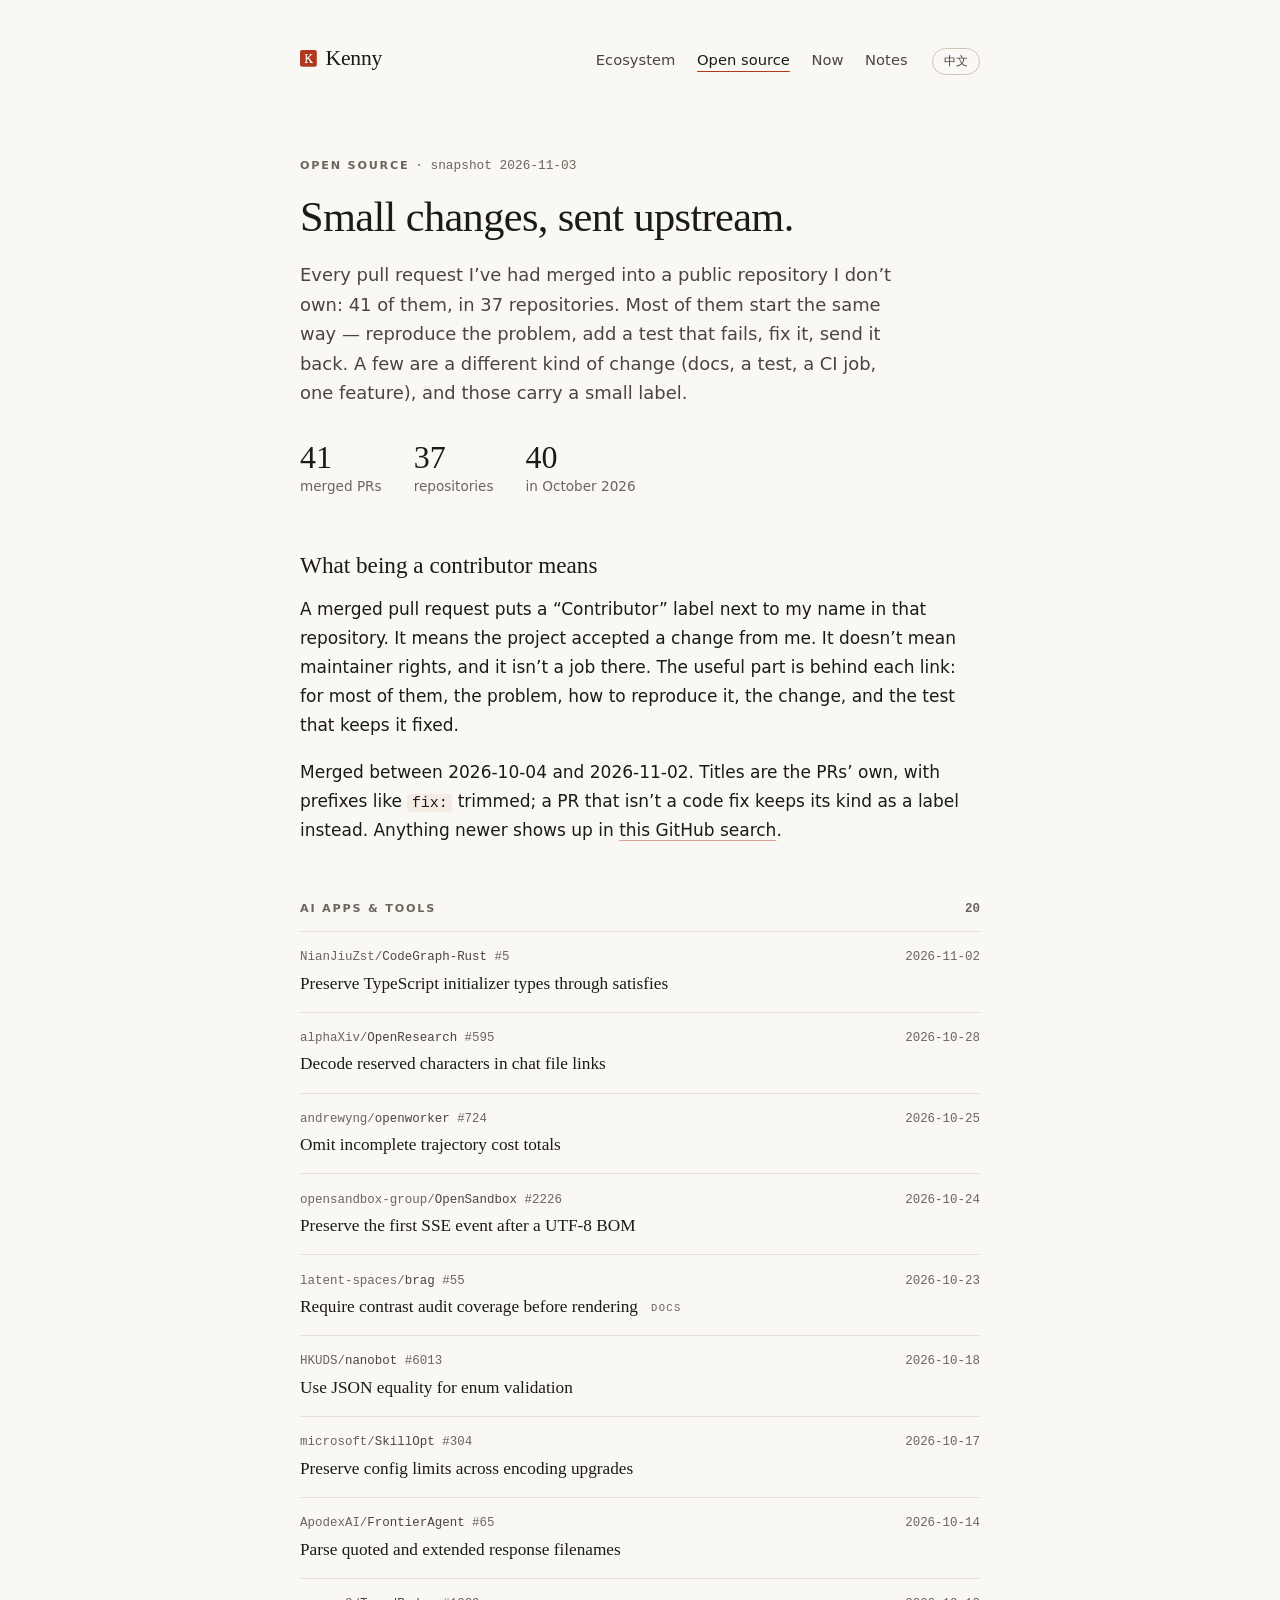
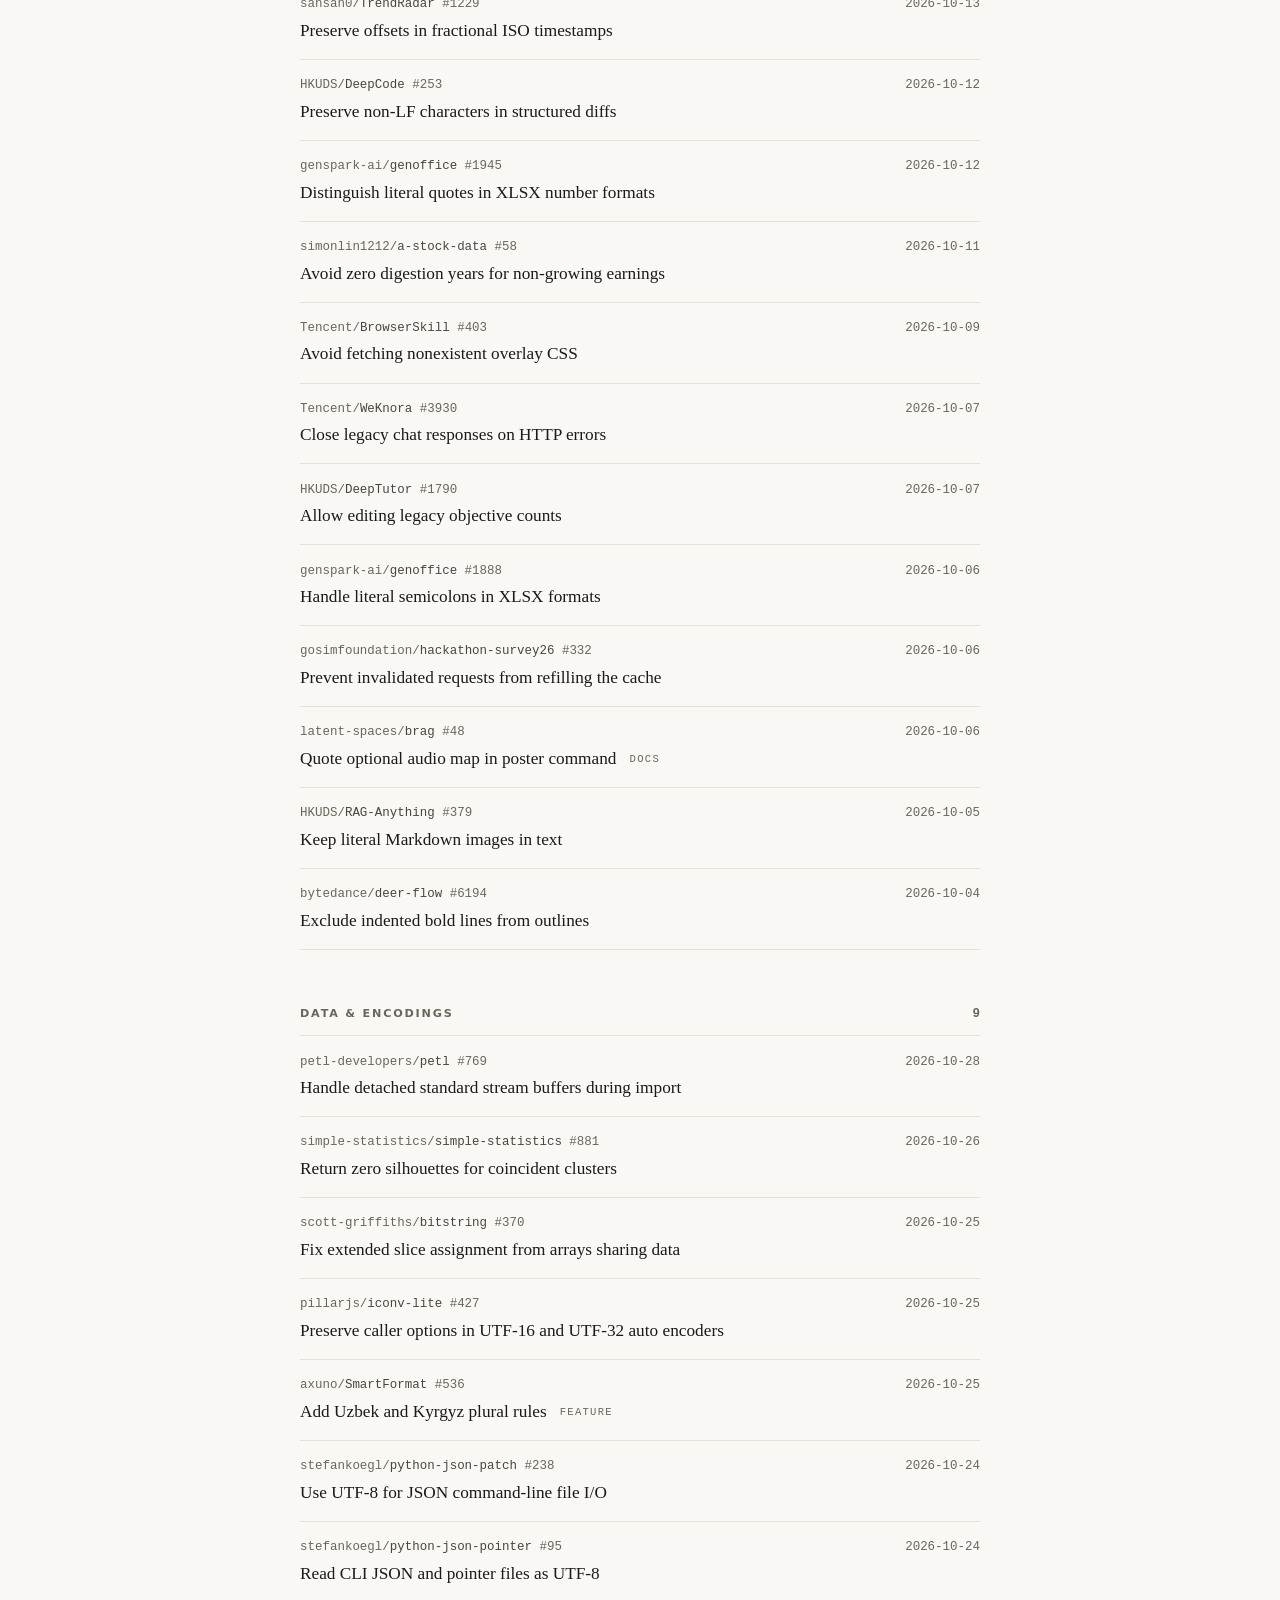
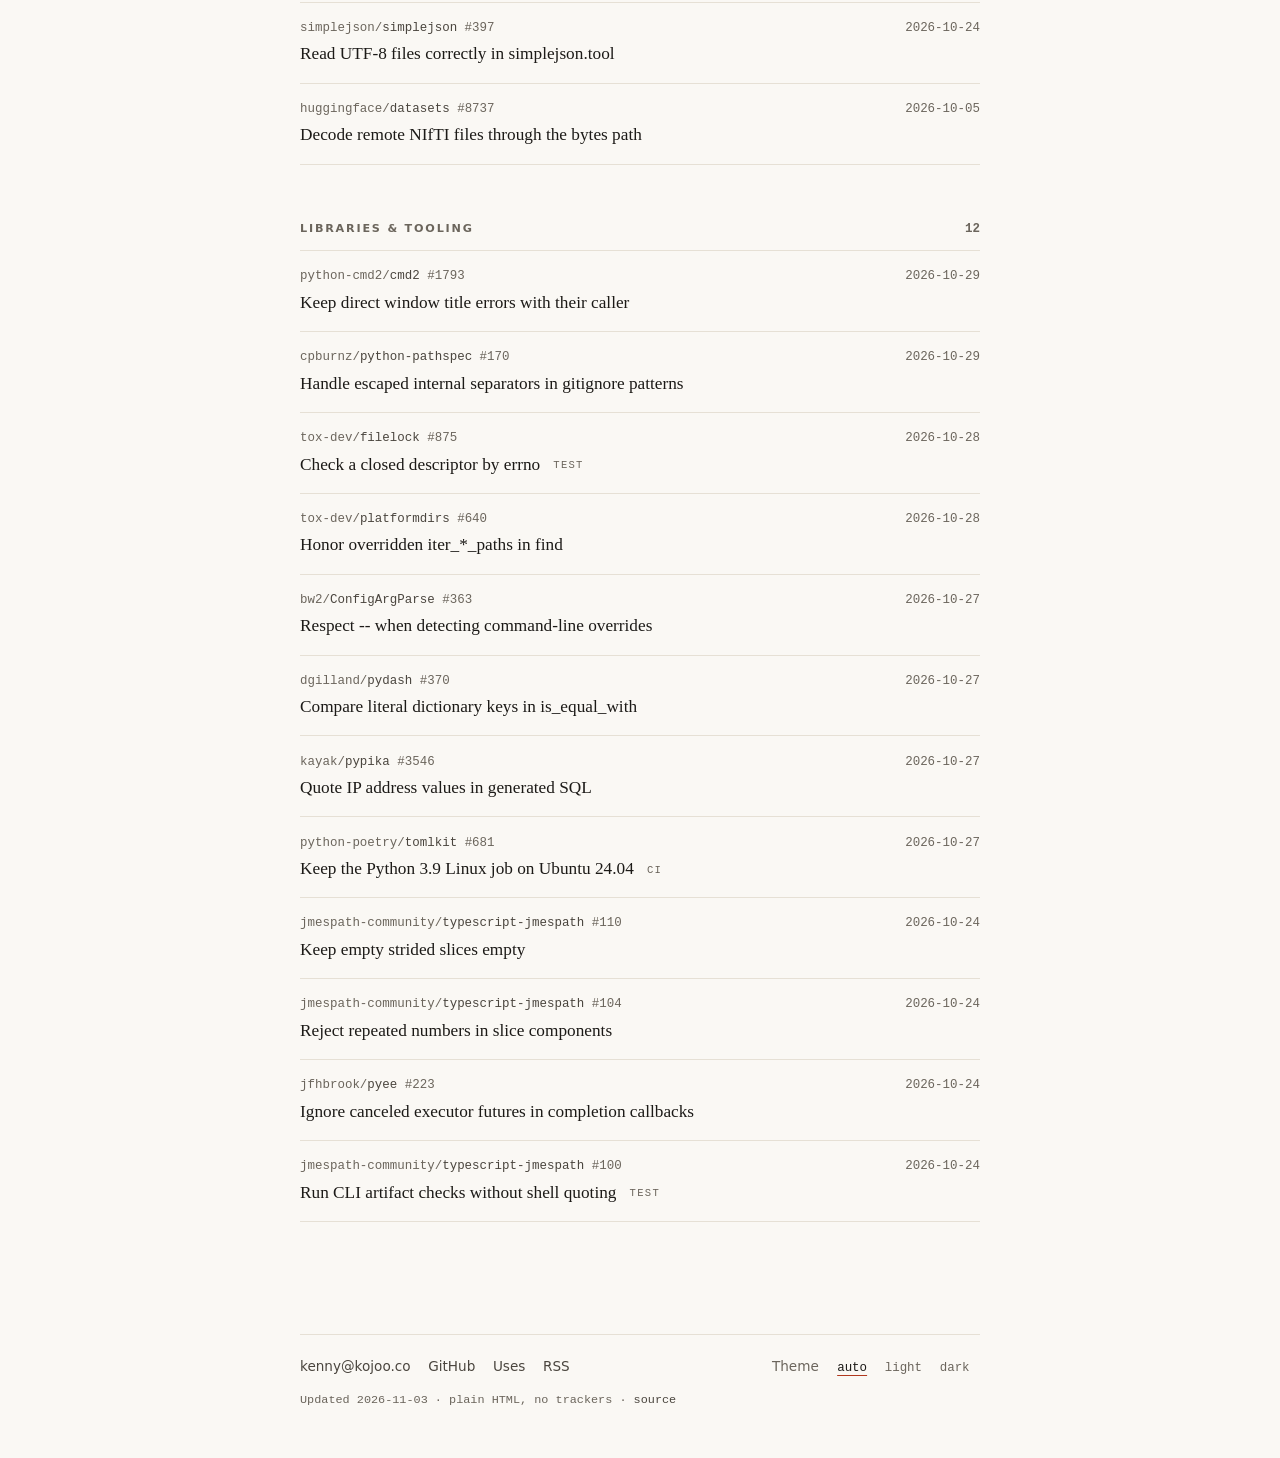
==== contributions/index.html @ fd272b8c "Say what the PRs are, keep the institution out of the day, forward live links - Contributions: "most" ====
<!doctype html>
<html lang="en" data-lang="en" data-title-en="Open source · Kenny" data-title-zh="开源 · Kenny">
<head>
  <meta charset="utf-8">
  <meta name="viewport" content="width=device-width, initial-scale=1">
  <title>Open source · Kenny</title>
  <meta name="description" content="Every merged upstream pull request: 41 across 37 public repositories, each checked against the GitHub API (snapshot 2026-11-03). 全部已合并的上游 PR。">
  <meta name="color-scheme" content="light dark">
  <meta name="theme-color" content="#faf8f4" media="(prefers-color-scheme: light)">
  <meta name="theme-color" content="#171513" media="(prefers-color-scheme: dark)">
  <link rel="canonical" href="https://kennymcsimpson.github.io/contributions/">
  <meta property="og:type" content="website">
  <meta property="og:title" content="Open source · Kenny">
  <meta property="og:description" content="Every merged upstream pull request: 41 across 37 public repositories, each checked against the GitHub API (snapshot 2026-11-03). 全部已合并的上游 PR。">
  <meta property="og:url" content="https://kennymcsimpson.github.io/contributions/">
  <link rel="icon" href="/assets/favicon.svg" type="image/svg+xml">
  <link rel="alternate" type="application/rss+xml" title="Kenny — Notes" href="/feed.xml">
  <script src="/prefs.js"></script>
  <link rel="stylesheet" href="/styles.css">
  <script src="/site.js" defer></script>
</head>
<body>
  <a class="skip" href="#main"><span data-l="en">Skip to content</span><span data-l="zh" lang="zh-CN">跳到正文</span></a>
  <header class="site-head col">
    <a class="wordmark" href="/"><svg class="seal" viewBox="4 4 56 56" aria-hidden="true"><rect x="4" y="4" width="56" height="56" rx="7"/><path d="M20 17h10v1.8l-3 .6v11.3l11.6-11.2-2.6-.7V17h10v1.8l-2.6.6-10.1 9.7 11 15.3 2.6.7V47H36.7v-1.8l2-.6-8.4-11.9-3.3 3.1v8.8l3 .6V47H20v-1.8l3-.6V19.4l-3-.6z"/></svg>Kenny</a>
    <nav class="site-nav" aria-label="Site">
      <a href="/ecosystem/">Ecosystem</a>
      <a href="/contributions/" aria-current="page"><span data-l="en">Open source</span><span data-l="zh" lang="zh-CN">开源</span></a>
      <a href="/now/"><span data-l="en">Now</span><span data-l="zh" lang="zh-CN">此刻</span></a>
      <a href="/notes/"><span data-l="en">Notes</span><span data-l="zh" lang="zh-CN">手记</span></a>
    </nav>
    <button class="lang" type="button" data-lang-toggle aria-label="切换到中文"><span data-l="en" lang="zh-CN">中文</span><span data-l="zh" lang="en">EN</span></button>
  </header>

  <main id="main" class="col">
    <header class="page-head">
      <p class="kicker"><span data-l="en">Open source</span><span data-l="zh" lang="zh-CN">开源</span> <span class="mono">· <span data-l="en">snapshot</span><span data-l="zh" lang="zh-CN">快照</span> 2026-11-03</span></p>
      <h1 class="title"><span data-l="en">Small changes, sent upstream.</span><span data-l="zh" lang="zh-CN">小改动，交回上游。</span></h1>
      <p class="lede" data-l="en">Every pull request I’ve had merged into a public repository I don’t own: 41 of them, in 37 repositories. Most of them start the same way — reproduce the problem, add a test that fails, fix it, send it back. A few are a different kind of change (docs, a test, a CI job, one feature), and those carry a small label.</p><p class="lede" data-l="zh" lang="zh-CN">合并进别人公开仓库的 PR，全部在这里：41 个，37 个仓库。大多数的做法都一样——先复现问题，补一个会失败的测试，修好，交回去。也有几个是别的改动（文档、测试、CI、一个新功能），条目旁边标了出来。</p>
      <ul class="facts">
        <li><strong>41</strong><span><span data-l="en">merged PRs</span><span data-l="zh" lang="zh-CN">已合并 PR</span></span></li>
        <li><strong>37</strong><span><span data-l="en">repositories</span><span data-l="zh" lang="zh-CN">个仓库</span></span></li>
        <li><strong>40</strong><span><span data-l="en">in October 2026</span><span data-l="zh" lang="zh-CN">在 2026 年 10 月</span></span></li>
      </ul>
    </header>

    <section class="part prose first" aria-labelledby="contrib-h">
      <h2 id="contrib-h"><span data-l="en">What being a contributor means</span><span data-l="zh" lang="zh-CN">“Contributor” 意味着什么</span></h2>
      <p data-l="en">A merged pull request puts a “Contributor” label next to my name in that repository. It means the project accepted a change from me. It doesn’t mean maintainer rights, and it isn’t a job there. The useful part is behind each link: for most of them, the problem, how to reproduce it, the change, and the test that keeps it fixed.</p><p data-l="zh" lang="zh-CN">PR 被合并后，我在那个仓库里会带上 “Contributor” 的标记。它说明项目接收了我的一次改动，不代表维护权限，也不是在那里任职。真正有用的在每条链接后面；大多数都写清了问题是什么、怎么复现、改了什么、哪个测试让它不再坏掉。</p>
      <p data-l="en">Merged between 2026-10-04 and 2026-11-02. Titles are the PRs’ own, with prefixes like <code>fix:</code> trimmed; a PR that isn’t a code fix keeps its kind as a label instead. Anything newer shows up in <a href="https://github.com/search?q=author%3AKennyMcSimpson+is%3Apr+is%3Amerged+is%3Apublic+-user%3AKennyMcSimpson&amp;type=pullrequests" rel="noopener">this GitHub search</a>.</p><p data-l="zh" lang="zh-CN">合并时间在 2026-10-04 到 2026-11-02 之间。标题沿用 PR 原文（英文），只去掉了 <code>fix:</code> 这类前缀；不是代码修复的 PR，用小标签注明类别。之后的新 PR 可以在 <a href="https://github.com/search?q=author%3AKennyMcSimpson+is%3Apr+is%3Amerged+is%3Apublic+-user%3AKennyMcSimpson&amp;type=pullrequests" rel="noopener">GitHub 检索</a>里看到。</p>
    </section>

    <section class="group" aria-labelledby="g-apps">
      <h2 class="label" id="g-apps"><span data-l="en">AI apps &amp; tools</span><span data-l="zh" lang="zh-CN">AI 应用与工具</span><span class="count">20</span></h2>
      <ol class="rows">
        <li><a class="row" href="https://github.com/NianJiuZst/CodeGraph-Rust/pull/5" rel="noopener">
          <span class="where">NianJiuZst/<b>CodeGraph-Rust</b> #5</span>
          <time datetime="2026-11-02">2026-11-02</time>
          <span class="what"><span lang="en">Preserve TypeScript initializer types through satisfies</span></span>
        </a></li>
        <li><a class="row" href="https://github.com/alphaXiv/OpenResearch/pull/595" rel="noopener">
          <span class="where">alphaXiv/<b>OpenResearch</b> #595</span>
          <time datetime="2026-10-28">2026-10-28</time>
          <span class="what"><span lang="en">Decode reserved characters in chat file links</span></span>
        </a></li>
        <li><a class="row" href="https://github.com/andrewyng/openworker/pull/724" rel="noopener">
          <span class="where">andrewyng/<b>openworker</b> #724</span>
          <time datetime="2026-10-25">2026-10-25</time>
          <span class="what"><span lang="en">Omit incomplete trajectory cost totals</span></span>
        </a></li>
        <li><a class="row" href="https://github.com/opensandbox-group/OpenSandbox/pull/2226" rel="noopener">
          <span class="where">opensandbox-group/<b>OpenSandbox</b> #2226</span>
          <time datetime="2026-10-24">2026-10-24</time>
          <span class="what"><span lang="en">Preserve the first SSE event after a UTF-8 BOM</span></span>
        </a></li>
        <li><a class="row" href="https://github.com/latent-spaces/brag/pull/55" rel="noopener">
          <span class="where">latent-spaces/<b>brag</b> #55</span>
          <time datetime="2026-10-23">2026-10-23</time>
          <span class="what"><span lang="en">Require contrast audit coverage before rendering</span> <span class="kind"><span data-l="en">docs</span><span data-l="zh" lang="zh-CN">文档</span></span></span>
        </a></li>
        <li><a class="row" href="https://github.com/HKUDS/nanobot/pull/6013" rel="noopener">
          <span class="where">HKUDS/<b>nanobot</b> #6013</span>
          <time datetime="2026-10-18">2026-10-18</time>
          <span class="what"><span lang="en">Use JSON equality for enum validation</span></span>
        </a></li>
        <li><a class="row" href="https://github.com/microsoft/SkillOpt/pull/304" rel="noopener">
          <span class="where">microsoft/<b>SkillOpt</b> #304</span>
          <time datetime="2026-10-17">2026-10-17</time>
          <span class="what"><span lang="en">Preserve config limits across encoding upgrades</span></span>
        </a></li>
        <li><a class="row" href="https://github.com/ApodexAI/FrontierAgent/pull/65" rel="noopener">
          <span class="where">ApodexAI/<b>FrontierAgent</b> #65</span>
          <time datetime="2026-10-14">2026-10-14</time>
          <span class="what"><span lang="en">Parse quoted and extended response filenames</span></span>
        </a></li>
        <li><a class="row" href="https://github.com/sansan0/TrendRadar/pull/1229" rel="noopener">
          <span class="where">sansan0/<b>TrendRadar</b> #1229</span>
          <time datetime="2026-10-13">2026-10-13</time>
          <span class="what"><span lang="en">Preserve offsets in fractional ISO timestamps</span></span>
        </a></li>
        <li><a class="row" href="https://github.com/HKUDS/DeepCode/pull/253" rel="noopener">
          <span class="where">HKUDS/<b>DeepCode</b> #253</span>
          <time datetime="2026-10-12">2026-10-12</time>
          <span class="what"><span lang="en">Preserve non-LF characters in structured diffs</span></span>
        </a></li>
        <li><a class="row" href="https://github.com/genspark-ai/genoffice/pull/1945" rel="noopener">
          <span class="where">genspark-ai/<b>genoffice</b> #1945</span>
          <time datetime="2026-10-12">2026-10-12</time>
          <span class="what"><span lang="en">Distinguish literal quotes in XLSX number formats</span></span>
        </a></li>
        <li><a class="row" href="https://github.com/simonlin1212/a-stock-data/pull/58" rel="noopener">
          <span class="where">simonlin1212/<b>a-stock-data</b> #58</span>
          <time datetime="2026-10-11">2026-10-11</time>
          <span class="what"><span lang="en">Avoid zero digestion years for non-growing earnings</span></span>
        </a></li>
        <li><a class="row" href="https://github.com/Tencent/BrowserSkill/pull/403" rel="noopener">
          <span class="where">Tencent/<b>BrowserSkill</b> #403</span>
          <time datetime="2026-10-09">2026-10-09</time>
          <span class="what"><span lang="en">Avoid fetching nonexistent overlay CSS</span></span>
        </a></li>
        <li><a class="row" href="https://github.com/Tencent/WeKnora/pull/3930" rel="noopener">
          <span class="where">Tencent/<b>WeKnora</b> #3930</span>
          <time datetime="2026-10-07">2026-10-07</time>
          <span class="what"><span lang="en">Close legacy chat responses on HTTP errors</span></span>
        </a></li>
        <li><a class="row" href="https://github.com/HKUDS/DeepTutor/pull/1790" rel="noopener">
          <span class="where">HKUDS/<b>DeepTutor</b> #1790</span>
          <time datetime="2026-10-07">2026-10-07</time>
          <span class="what"><span lang="en">Allow editing legacy objective counts</span></span>
        </a></li>
        <li><a class="row" href="https://github.com/genspark-ai/genoffice/pull/1888" rel="noopener">
          <span class="where">genspark-ai/<b>genoffice</b> #1888</span>
          <time datetime="2026-10-06">2026-10-06</time>
          <span class="what"><span lang="en">Handle literal semicolons in XLSX formats</span></span>
        </a></li>
        <li><a class="row" href="https://github.com/gosimfoundation/hackathon-survey26/pull/332" rel="noopener">
          <span class="where">gosimfoundation/<b>hackathon-survey26</b> #332</span>
          <time datetime="2026-10-06">2026-10-06</time>
          <span class="what"><span lang="en">Prevent invalidated requests from refilling the cache</span></span>
        </a></li>
        <li><a class="row" href="https://github.com/latent-spaces/brag/pull/48" rel="noopener">
          <span class="where">latent-spaces/<b>brag</b> #48</span>
          <time datetime="2026-10-06">2026-10-06</time>
          <span class="what"><span lang="en">Quote optional audio map in poster command</span> <span class="kind"><span data-l="en">docs</span><span data-l="zh" lang="zh-CN">文档</span></span></span>
        </a></li>
        <li><a class="row" href="https://github.com/HKUDS/RAG-Anything/pull/379" rel="noopener">
          <span class="where">HKUDS/<b>RAG-Anything</b> #379</span>
          <time datetime="2026-10-05">2026-10-05</time>
          <span class="what"><span lang="en">Keep literal Markdown images in text</span></span>
        </a></li>
        <li><a class="row" href="https://github.com/bytedance/deer-flow/pull/6194" rel="noopener">
          <span class="where">bytedance/<b>deer-flow</b> #6194</span>
          <time datetime="2026-10-04">2026-10-04</time>
          <span class="what"><span lang="en">Exclude indented bold lines from outlines</span></span>
        </a></li>
      </ol>
    </section>

    <section class="group" aria-labelledby="g-data">
      <h2 class="label" id="g-data"><span data-l="en">Data &amp; encodings</span><span data-l="zh" lang="zh-CN">数据与编码</span><span class="count">9</span></h2>
      <ol class="rows">
        <li><a class="row" href="https://github.com/petl-developers/petl/pull/769" rel="noopener">
          <span class="where">petl-developers/<b>petl</b> #769</span>
          <time datetime="2026-10-28">2026-10-28</time>
          <span class="what"><span lang="en">Handle detached standard stream buffers during import</span></span>
        </a></li>
        <li><a class="row" href="https://github.com/simple-statistics/simple-statistics/pull/881" rel="noopener">
          <span class="where">simple-statistics/<b>simple-statistics</b> #881</span>
          <time datetime="2026-10-26">2026-10-26</time>
          <span class="what"><span lang="en">Return zero silhouettes for coincident clusters</span></span>
        </a></li>
        <li><a class="row" href="https://github.com/scott-griffiths/bitstring/pull/370" rel="noopener">
          <span class="where">scott-griffiths/<b>bitstring</b> #370</span>
          <time datetime="2026-10-25">2026-10-25</time>
          <span class="what"><span lang="en">Fix extended slice assignment from arrays sharing data</span></span>
        </a></li>
        <li><a class="row" href="https://github.com/pillarjs/iconv-lite/pull/427" rel="noopener">
          <span class="where">pillarjs/<b>iconv-lite</b> #427</span>
          <time datetime="2026-10-25">2026-10-25</time>
          <span class="what"><span lang="en">Preserve caller options in UTF-16 and UTF-32 auto encoders</span></span>
        </a></li>
        <li><a class="row" href="https://github.com/axuno/SmartFormat/pull/536" rel="noopener">
          <span class="where">axuno/<b>SmartFormat</b> #536</span>
          <time datetime="2026-10-25">2026-10-25</time>
          <span class="what"><span lang="en">Add Uzbek and Kyrgyz plural rules</span> <span class="kind"><span data-l="en">feature</span><span data-l="zh" lang="zh-CN">新功能</span></span></span>
        </a></li>
        <li><a class="row" href="https://github.com/stefankoegl/python-json-patch/pull/238" rel="noopener">
          <span class="where">stefankoegl/<b>python-json-patch</b> #238</span>
          <time datetime="2026-10-24">2026-10-24</time>
          <span class="what"><span lang="en">Use UTF-8 for JSON command-line file I/O</span></span>
        </a></li>
        <li><a class="row" href="https://github.com/stefankoegl/python-json-pointer/pull/95" rel="noopener">
          <span class="where">stefankoegl/<b>python-json-pointer</b> #95</span>
          <time datetime="2026-10-24">2026-10-24</time>
          <span class="what"><span lang="en">Read CLI JSON and pointer files as UTF-8</span></span>
        </a></li>
        <li><a class="row" href="https://github.com/simplejson/simplejson/pull/397" rel="noopener">
          <span class="where">simplejson/<b>simplejson</b> #397</span>
          <time datetime="2026-10-24">2026-10-24</time>
          <span class="what"><span lang="en">Read UTF-8 files correctly in simplejson.tool</span></span>
        </a></li>
        <li><a class="row" href="https://github.com/huggingface/datasets/pull/8737" rel="noopener">
          <span class="where">huggingface/<b>datasets</b> #8737</span>
          <time datetime="2026-10-05">2026-10-05</time>
          <span class="what"><span lang="en">Decode remote NIfTI files through the bytes path</span></span>
        </a></li>
      </ol>
    </section>

    <section class="group" aria-labelledby="g-libs">
      <h2 class="label" id="g-libs"><span data-l="en">Libraries &amp; tooling</span><span data-l="zh" lang="zh-CN">库与开发工具</span><span class="count">12</span></h2>
      <ol class="rows">
        <li><a class="row" href="https://github.com/python-cmd2/cmd2/pull/1793" rel="noopener">
          <span class="where">python-cmd2/<b>cmd2</b> #1793</span>
          <time datetime="2026-10-29">2026-10-29</time>
          <span class="what"><span lang="en">Keep direct window title errors with their caller</span></span>
        </a></li>
        <li><a class="row" href="https://github.com/cpburnz/python-pathspec/pull/170" rel="noopener">
          <span class="where">cpburnz/<b>python-pathspec</b> #170</span>
          <time datetime="2026-10-29">2026-10-29</time>
          <span class="what"><span lang="en">Handle escaped internal separators in gitignore patterns</span></span>
        </a></li>
        <li><a class="row" href="https://github.com/tox-dev/filelock/pull/875" rel="noopener">
          <span class="where">tox-dev/<b>filelock</b> #875</span>
          <time datetime="2026-10-28">2026-10-28</time>
          <span class="what"><span lang="en">Check a closed descriptor by errno</span> <span class="kind"><span data-l="en">test</span><span data-l="zh" lang="zh-CN">测试</span></span></span>
        </a></li>
        <li><a class="row" href="https://github.com/tox-dev/platformdirs/pull/640" rel="noopener">
          <span class="where">tox-dev/<b>platformdirs</b> #640</span>
          <time datetime="2026-10-28">2026-10-28</time>
          <span class="what"><span lang="en">Honor overridden iter_*_paths in find</span></span>
        </a></li>
        <li><a class="row" href="https://github.com/bw2/ConfigArgParse/pull/363" rel="noopener">
          <span class="where">bw2/<b>ConfigArgParse</b> #363</span>
          <time datetime="2026-10-27">2026-10-27</time>
          <span class="what"><span lang="en">Respect -- when detecting command-line overrides</span></span>
        </a></li>
        <li><a class="row" href="https://github.com/dgilland/pydash/pull/370" rel="noopener">
          <span class="where">dgilland/<b>pydash</b> #370</span>
          <time datetime="2026-10-27">2026-10-27</time>
          <span class="what"><span lang="en">Compare literal dictionary keys in is_equal_with</span></span>
        </a></li>
        <li><a class="row" href="https://github.com/kayak/pypika/pull/3546" rel="noopener">
          <span class="where">kayak/<b>pypika</b> #3546</span>
          <time datetime="2026-10-27">2026-10-27</time>
          <span class="what"><span lang="en">Quote IP address values in generated SQL</span></span>
        </a></li>
        <li><a class="row" href="https://github.com/python-poetry/tomlkit/pull/681" rel="noopener">
          <span class="where">python-poetry/<b>tomlkit</b> #681</span>
          <time datetime="2026-10-27">2026-10-27</time>
          <span class="what"><span lang="en">Keep the Python 3.9 Linux job on Ubuntu 24.04</span> <span class="kind"><span data-l="en">CI</span><span data-l="zh" lang="zh-CN">CI</span></span></span>
        </a></li>
        <li><a class="row" href="https://github.com/jmespath-community/typescript-jmespath/pull/110" rel="noopener">
          <span class="where">jmespath-community/<b>typescript-jmespath</b> #110</span>
          <time datetime="2026-10-24">2026-10-24</time>
          <span class="what"><span lang="en">Keep empty strided slices empty</span></span>
        </a></li>
        <li><a class="row" href="https://github.com/jmespath-community/typescript-jmespath/pull/104" rel="noopener">
          <span class="where">jmespath-community/<b>typescript-jmespath</b> #104</span>
          <time datetime="2026-10-24">2026-10-24</time>
          <span class="what"><span lang="en">Reject repeated numbers in slice components</span></span>
        </a></li>
        <li><a class="row" href="https://github.com/jfhbrook/pyee/pull/223" rel="noopener">
          <span class="where">jfhbrook/<b>pyee</b> #223</span>
          <time datetime="2026-10-24">2026-10-24</time>
          <span class="what"><span lang="en">Ignore canceled executor futures in completion callbacks</span></span>
        </a></li>
        <li><a class="row" href="https://github.com/jmespath-community/typescript-jmespath/pull/100" rel="noopener">
          <span class="where">jmespath-community/<b>typescript-jmespath</b> #100</span>
          <time datetime="2026-10-24">2026-10-24</time>
          <span class="what"><span lang="en">Run CLI artifact checks without shell quoting</span> <span class="kind"><span data-l="en">test</span><span data-l="zh" lang="zh-CN">测试</span></span></span>
        </a></li>
      </ol>
    </section>
  </main>

  <footer class="site-foot col">
    <div class="inner">
      <nav aria-label="Elsewhere">
        <a href="mailto:kenny@kojoo.co">kenny@kojoo.co</a>
        <a href="https://github.com/KennyMcSimpson" rel="me noopener">GitHub</a>
        <a href="/uses/"><span data-l="en">Uses</span><span data-l="zh" lang="zh-CN">工具</span></a>
        <a href="/feed.xml">RSS</a>
      </nav>
      <div class="theme" role="group" aria-label="Theme">
        <span><span data-l="en">Theme</span><span data-l="zh" lang="zh-CN">主题</span></span>
        <button type="button" data-theme-set="auto" aria-pressed="true"><span data-l="en">auto</span><span data-l="zh" lang="zh-CN">自动</span></button>
        <button type="button" data-theme-set="light" aria-pressed="false"><span data-l="en">light</span><span data-l="zh" lang="zh-CN">浅色</span></button>
        <button type="button" data-theme-set="dark" aria-pressed="false"><span data-l="en">dark</span><span data-l="zh" lang="zh-CN">深色</span></button>
      </div>
      <p class="meta-line"><span data-l="en">Updated 2026-11-03 · plain HTML, no trackers · <a href="https://github.com/KennyMcSimpson/kennymcsimpson.github.io" rel="noopener">source</a></span><span data-l="zh" lang="zh-CN">更新于 2026-11-03 · 纯 HTML，无统计 · <a href="https://github.com/KennyMcSimpson/kennymcsimpson.github.io" rel="noopener">源码</a></span></p>
    </div>
  </footer>
</body>
</html>
---- styles.css ----
/* Kenny — one stylesheet.
   A single reading column on warm paper, serif headings, sans text, mono for dates.
   One accent (vermilion, like a seal), hairline rules, system fonts only. */

:root {
  color-scheme: light;
  --paper: #faf8f4;
  --ink: #1c1a17;
  --ink-2: #4a453e;
  --ink-3: #6b655c;
  --rule: #e6e0d5;
  --rule-2: #cdc5b6;
  --line: #8e877b; /* lines that carry meaning in a drawing: ≥ 3:1 on paper */
  --accent: #b1381e;
  --seal: #b1381e;
  --wash: rgb(177 56 30 / 0.07);

  --serif: ui-serif, "Iowan Old Style", "Sitka Text", Charter, Georgia, "Noto Serif SC", "Songti SC", "Source Han Serif SC", "Noto Serif CJK SC", serif;
  --sans: system-ui, -apple-system, "Segoe UI", "PingFang SC", "Hiragino Sans GB", "Microsoft YaHei", "Noto Sans SC", "Noto Sans CJK SC", sans-serif;
  --mono: ui-monospace, "SF Mono", "Cascadia Mono", "Cascadia Code", Consolas, Menlo, monospace;

  --measure: 42.5rem;
  --gutter: 20px;
}

@media (min-width: 640px) {
  :root { --gutter: 32px; }
}

@media (prefers-color-scheme: dark) {
  :root:not([data-theme="light"]) {
    color-scheme: dark;
    --paper: #171513;
    --ink: #ece6dc;
    --ink-2: #c2baad;
    --ink-3: #978f83;
    --rule: #2b2824;
    --rule-2: #46403a;
    --line: #756d63;
    --accent: #e8876b;
    --seal: #c4442a;
    --wash: rgb(232 135 107 / 0.09);
  }
}

:root[data-theme="dark"] {
  color-scheme: dark;
  --paper: #171513;
  --ink: #ece6dc;
  --ink-2: #c2baad;
  --ink-3: #978f83;
  --rule: #2b2824;
  --rule-2: #46403a;
  --line: #756d63;
  --accent: #e8876b;
  --seal: #c4442a;
  --wash: rgb(232 135 107 / 0.09);
}

/* Language: both halves live in the page; the one that doesn't match is hidden. */
html[data-lang="en"] [data-l="zh"],
html[data-lang="zh"] [data-l="en"] { display: none !important; }

*, *::before, *::after { box-sizing: border-box; }

html {
  -webkit-text-size-adjust: 100%;
  text-size-adjust: 100%;
  scroll-padding-top: 1.5rem;
}

body {
  margin: 0;
  background: var(--paper);
  color: var(--ink);
  font: 400 1.0625rem/1.7 var(--sans);
  -webkit-font-smoothing: antialiased;
  text-rendering: optimizeLegibility;
  font-kerning: normal;
}

html[data-lang="zh"] body { line-height: 1.8; }

::selection { background: var(--wash); color: inherit; }
@supports (color: color-mix(in srgb, red, blue)) {
  ::selection { background: color-mix(in srgb, var(--accent) 22%, transparent); }
}

img, svg { max-width: 100%; }

a {
  color: inherit;
  text-decoration-line: underline;
  text-decoration-thickness: 1px;
  text-underline-offset: 0.22em;
  text-decoration-color: var(--rule-2);
  transition: text-decoration-color 0.15s ease, color 0.15s ease;
}
a:hover { text-decoration-color: var(--accent); }

:focus-visible {
  outline: 2px solid var(--accent);
  outline-offset: 3px;
  border-radius: 2px;
}

.skip {
  position: absolute;
  left: var(--gutter);
  top: -4rem;
  z-index: 10;
  padding: 0.5rem 0.75rem;
  background: var(--ink);
  color: var(--paper);
  font-size: 0.9rem;
  text-decoration: none;
}
.skip:focus { top: 0.75rem; }

.col {
  width: 100%;
  max-width: calc(var(--measure) + 2 * var(--gutter));
  margin-inline: auto;
  padding-inline: var(--gutter);
}

/* ---------- Header ---------- */

.site-head {
  display: flex;
  flex-wrap: wrap;
  align-items: baseline;
  gap: 0.6rem 1.5rem;
  padding-top: 1.75rem;
}

.wordmark {
  margin-right: auto;
  font-family: var(--serif);
  font-size: 1.35rem;
  letter-spacing: -0.01em;
  color: var(--ink);
  text-decoration: none;
}
.wordmark .seal {
  width: 1.05rem;
  height: 1.05rem;
  margin-right: 0.55rem;
  vertical-align: -0.08em;
}
.wordmark .seal rect { fill: var(--seal); }
.wordmark .seal path { fill: #faf8f4; }
.wordmark:hover { color: var(--accent); }

.site-nav {
  order: 3;
  width: 100%;
  display: flex;
  flex-wrap: wrap;
  gap: 0.25rem 1.35rem;
  font-size: 0.92rem;
}
.site-nav a {
  color: var(--ink-2);
  text-decoration: none;
  padding-block: 0.15rem;
}
.site-nav a:hover { color: var(--ink); }
.site-nav a[aria-current="page"] {
  color: var(--ink);
  text-decoration: underline;
  text-decoration-color: var(--accent);
  text-decoration-thickness: 1px;
  text-underline-offset: 0.4em;
}

.lang {
  order: 2;
  font: 500 0.78rem/1 var(--sans);
  color: var(--ink-2);
  background: none;
  border: 1px solid var(--rule-2);
  border-radius: 999px;
  padding: 0.38rem 0.7rem;
  cursor: pointer;
  transition: border-color 0.15s ease, color 0.15s ease;
}
.lang:hover { border-color: var(--accent); color: var(--ink); }
html:not(.js) .lang,
html:not(.js) .theme { display: none; }

@media (min-width: 640px) {
  .site-head { padding-top: 2.5rem; }
  .site-nav { order: 2; width: auto; }
  .lang { order: 3; }
}

/* ---------- Main ---------- */

main {
  display: block;
  padding-top: 3.25rem;
  padding-bottom: 2rem;
}
@media (min-width: 640px) {
  main { padding-top: 5rem; }
}

h1, h2, h3 {
  font-family: var(--serif);
  font-weight: 400;
  color: var(--ink);
  margin: 0;
}

.title {
  font-size: clamp(1.95rem, 1.45rem + 2.2vw, 2.65rem);
  line-height: 1.22;
  letter-spacing: -0.015em;
  text-wrap: balance;
  margin-bottom: 1.1rem;
}
html[data-lang="zh"] .title {
  font-size: clamp(1.7rem, 1.2rem + 2.4vw, 2.5rem);
  line-height: 1.4;
  letter-spacing: 0.01em;
  text-wrap: pretty;
}
/* Chinese headings break after punctuation, not in the middle of a phrase. */
html[data-lang="zh"] :is(h1, h2, h3, .what) { word-break: keep-all; overflow-wrap: break-word; }

.lede {
  margin: 0;
  font-size: 1.12rem;
  line-height: 1.65;
  color: var(--ink-2);
  max-width: 37rem;
  text-wrap: pretty;
}
html[data-lang="zh"] .lede { line-height: 1.85; }

.kicker,
.label {
  font: 600 0.7rem/1.4 var(--sans);
  letter-spacing: 0.16em;
  text-transform: uppercase;
  color: var(--ink-3);
}
html[data-lang="zh"] .kicker,
html[data-lang="zh"] .label { letter-spacing: 0.22em; font-weight: 500; font-size: 0.74rem; }

.kicker { margin: 0 0 1rem; }
.kicker .mono, .label .mono {
  white-space: nowrap;
  font-family: var(--mono);
  font-weight: 400;
  letter-spacing: 0;
  text-transform: none;
}

.mono {
  font-family: var(--mono);
  font-size: 0.8rem;
  font-variant-numeric: tabular-nums;
  color: var(--ink-3);
}

/* A section on the home page: hairline, label, content. */
.sec {
  margin-top: 4rem;
  padding-top: 1rem;
  border-top: 1px solid var(--rule);
}
@media (min-width: 640px) {
  .sec { margin-top: 5rem; }
}
.sec > .label {
  display: flex;
  flex-wrap: wrap;
  justify-content: space-between;
  align-items: baseline;
  gap: 1rem;
  margin: 0 0 1.75rem;
}

.sec-title {
  font-size: 1.55rem;
  line-height: 1.3;
  margin-bottom: 0.75rem;
}

p { margin: 0 0 1.1em; }

.more {
  display: inline-flex;
  gap: 0.4rem;
  margin-top: 1.5rem;
  font-size: 0.92rem;
  color: var(--ink);
  text-decoration: none;
}
.more::after {
  content: "→";
  color: var(--accent);
  transition: transform 0.15s ease;
}
.more:hover { text-decoration: underline; text-decoration-color: var(--accent); text-underline-offset: 0.3em; }
.more:hover::after { transform: translateX(2px); }

/* Home intro */
.intro .title { max-width: 36rem; }
.status {
  display: flex;
  gap: 0.6rem;
  align-items: baseline;
  margin: 2rem 0 0;
  font-size: 0.9rem;
  color: var(--ink-2);
}
.status a { text-decoration-color: var(--rule-2); white-space: nowrap; }
.status a:hover { text-decoration-color: var(--accent); }
.dot {
  flex: none;
  width: 0.45rem;
  height: 0.45rem;
  border-radius: 50%;
  background: var(--accent);
  transform: translateY(-0.08em);
}

/* ---------- Index rows (definition style) ---------- */

.index {
  margin: 1.75rem 0 0;
  padding: 0;
  border-top: 1px solid var(--rule);
}
.index > div {
  display: grid;
  grid-template-columns: 1fr;
  gap: 0.1rem 1.5rem;
  padding: 0.7rem 0;
  border-bottom: 1px solid var(--rule);
}
.index dt {
  font-family: var(--serif);
  font-size: 1.05rem;
  color: var(--ink);
}
.index dd {
  margin: 0;
  color: var(--ink-2);
  font-size: 0.97rem;
}
.index .tag {
  font-family: var(--mono);
  font-size: 0.74rem;
  color: var(--accent);
  margin-left: 0.4rem;
  white-space: nowrap;
}
@media (min-width: 560px) {
  .index > div { grid-template-columns: 8.5rem 1fr; align-items: baseline; }
}

.note {
  margin-top: 1.5rem;
  font-size: 0.95rem;
  color: var(--ink-2);
}
.note strong { font-weight: 600; color: var(--ink); }

/* ---------- Rows (contributions, notes) ---------- */

.rows {
  list-style: none;
  margin: 0;
  padding: 0;
}
.rows > li { border-bottom: 1px solid var(--rule); }
.rows > li:first-child { border-top: 1px solid var(--rule); }
.sec > .rows > li:first-child { border-top: 0; }
.sec > .rows > li:first-child > a { padding-top: 0.25rem; }

.row {
  display: grid;
  grid-template-columns: 1fr auto;
  gap: 0.15rem 1.25rem;
  padding: 0.95rem 0;
  color: inherit;
  text-decoration: none;
}
.row .where {
  font-family: var(--mono);
  font-size: 0.78rem;
  color: var(--ink-3);
  min-width: 0;
  overflow-wrap: anywhere;
}
.row .where b { font-weight: 400; color: var(--ink-2); }
.row time {
  font-family: var(--mono);
  font-size: 0.78rem;
  color: var(--ink-3);
  font-variant-numeric: tabular-nums;
  white-space: nowrap;
}
.row .what {
  grid-column: 1 / -1;
  font-family: var(--serif);
  font-size: 1.08rem;
  line-height: 1.5;
  color: var(--ink);
  text-wrap: pretty;
}
.row .why {
  grid-column: 1 / -1;
  font-size: 0.95rem;
  color: var(--ink-2);
}
.row:hover .what {
  text-decoration: underline;
  text-decoration-thickness: 1px;
  text-underline-offset: 0.22em;
  text-decoration-color: var(--accent);
}
.row .kind {
  display: inline-block; /* keeps the hover underline off the label */
  margin-left: 0.55rem;
  font-family: var(--mono);
  font-size: 0.66rem;
  letter-spacing: 0.12em;
  text-transform: uppercase;
  color: var(--ink-3);
  vertical-align: 0.14em;
  white-space: nowrap;
}
.row .kind :lang(zh-CN) { font-family: var(--sans); font-size: 0.74rem; letter-spacing: 0.06em; }
.row:focus-visible { outline-offset: 2px; }

/* Notes rows: date in a left column on wide screens */
.rows.dated .row { grid-template-columns: 1fr; }
.rows.dated .row time { grid-row: 1; }
@media (min-width: 560px) {
  .rows.dated .row { grid-template-columns: 7.5rem 1fr; }
  .rows.dated .row time { grid-column: 1; padding-top: 0.32rem; }
  .rows.dated .row .what,
  .rows.dated .row .why { grid-column: 2; }
}

/* ---------- Now list (home) ---------- */

.items {
  list-style: none;
  margin: 0;
  padding: 0;
  display: grid;
  gap: 1.5rem;
}
.items h3 {
  font-size: 1.12rem;
  line-height: 1.4;
  margin-bottom: 0.3rem;
}
.items p { margin: 0; color: var(--ink-2); }

/* Elsewhere */
.links { margin: 0; }
.links > div {
  display: grid;
  grid-template-columns: 5.5rem 1fr;
  gap: 1rem;
  padding: 0.45rem 0;
  align-items: baseline;
}
.links dt { font-size: 0.85rem; color: var(--ink-3); }
.links dd { margin: 0; }

/* ---------- Inner pages ---------- */

.page-head { margin-bottom: 3.25rem; }
.page-head .meta { margin-top: 1.25rem; }

.sr-only {
  position: absolute;
  width: 1px;
  height: 1px;
  overflow: hidden;
  clip: rect(0 0 0 0);
  white-space: nowrap;
}

.part {
  margin-top: 3.5rem;
}
.part.first,
.part.first > h2 { margin-top: 0; }

.next { margin-top: 3.5rem; padding-top: 1rem; border-top: 1px solid var(--rule); }
.next .kicker { display: block; margin-bottom: 0.4rem; }
.next .more { margin-top: 0; font-family: var(--serif); font-size: 1.1rem; }
.part > h2 {
  font-size: 1.55rem;
  line-height: 1.3;
  margin-bottom: 1rem;
}
.part > .label { margin: 0 0 0.6rem; }

.prose { max-width: var(--measure); }
.prose p, .prose li { color: var(--ink); }
.prose h2 {
  font-size: 1.45rem;
  line-height: 1.35;
  margin: 2.75rem 0 0.85rem;
}
.prose h3 {
  font-size: 1.15rem;
  margin: 2rem 0 0.4rem;
}
.prose ul, .prose ol { padding-left: 1.2rem; margin: 0 0 1.2em; }
.prose li { margin-bottom: 0.35em; }
.prose li::marker { color: var(--ink-3); }
.prose a { text-decoration-color: color-mix(in srgb, var(--accent) 45%, transparent); }
.prose a:hover { text-decoration-color: var(--accent); }
.prose strong { font-weight: 600; }
.prose code {
  font-family: var(--mono);
  font-size: 0.88em;
  background: var(--wash);
  padding: 0.05em 0.3em;
  border-radius: 3px;
}

/* A part on the Ecosystem page */
.piece {
  padding: 1.6rem 0;
  border-bottom: 1px solid var(--rule);
}
.piece:first-of-type { border-top: 1px solid var(--rule); }
.piece h3 {
  display: flex;
  flex-wrap: wrap;
  align-items: baseline;
  gap: 0.25rem 0.75rem;
  font-size: 1.3rem;
  line-height: 1.35;
  margin-bottom: 0.5rem;
}
.piece h3 .state {
  font-family: var(--mono);
  font-size: 0.74rem;
  color: var(--ink-3);
}
.piece h3 .state.building { color: var(--accent); }
.piece p { color: var(--ink-2); margin-bottom: 0.6rem; }
.piece ul {
  margin: 0;
  padding-left: 1.1rem;
  color: var(--ink-2);
}
.piece li { margin-bottom: 0.2rem; }
.piece li::marker { color: var(--rule-2); }

/* A day */
.day {
  list-style: none;
  margin: 0;
  padding: 0;
  border-top: 1px solid var(--rule);
}
.day > li {
  display: grid;
  grid-template-columns: 1fr;
  gap: 0.2rem 1.5rem;
  padding: 1.15rem 0;
  border-bottom: 1px solid var(--rule);
}
.day .when {
  font-family: var(--mono);
  font-size: 0.74rem;
  letter-spacing: 0.08em;
  text-transform: uppercase;
  color: var(--ink-3);
  padding-top: 0.2rem;
}
.day h3 { font-size: 1.1rem; line-height: 1.4; margin-bottom: 0.25rem; }
.day p { margin: 0; color: var(--ink-2); }
@media (min-width: 560px) {
  .day > li { grid-template-columns: 8rem 1fr; }
}

/* Rules */
.rules {
  margin: 0;
  padding: 0;
  list-style: none;
  counter-reset: rule;
}
.rules li {
  counter-increment: rule;
  position: relative;
  padding-left: 2.25rem;
  margin-bottom: 1rem;
  color: var(--ink-2);
}
.rules li::before {
  content: counter(rule);
  position: absolute;
  left: 0;
  top: 0.05rem;
  font-family: var(--serif);
  font-size: 1.2rem;
  line-height: 1.5;
  color: var(--accent);
}
.rules strong { font-weight: 600; color: var(--ink); }

/* Public / not public */
.split { margin: 0; border-top: 1px solid var(--rule); }
.split > div {
  display: grid;
  grid-template-columns: 1fr;
  gap: 0.25rem 1.5rem;
  padding: 1rem 0;
  border-bottom: 1px solid var(--rule);
}
.split dt { font-family: var(--serif); font-size: 1.1rem; }
.split dd { margin: 0; color: var(--ink-2); }
.split dd p { margin: 0 0 0.5rem; }
.split dd p:last-child { margin: 0; }
@media (min-width: 560px) {
  .split > div { grid-template-columns: 8rem 1fr; }
}

/* ---------- The Ecosystem figure ---------- */

.fig {
  margin: 0 0 1rem;
}
.fig-wide { display: none; }
@media (min-width: 640px) {
  .fig-wide { display: block; }
  .fig-list { display: none; }
  .fig {
    margin-inline: calc((100% - min(50rem, 100vw - 2 * var(--gutter))) / 2);
  }
}

.eco {
  display: block;
  width: 100%;
  height: auto;
  overflow: visible;
}
.eco .ring {
  fill: none;
  stroke: var(--line);
  stroke-width: 2;
  stroke-dasharray: 0.01 6; /* round dots */
  stroke-linecap: round;
}
.eco .spoke {
  fill: none;
  stroke: var(--line);
  stroke-width: 1;
  stroke-linecap: round;
  transition: stroke 0.2s ease;
}
.eco .spoke.dashed { stroke-dasharray: 3 5; }
.eco .spoke.is-on { stroke: var(--accent); }
.eco .pen {
  fill: none;
  stroke: var(--ink);
  stroke-width: 1.2;
  stroke-linecap: round;
  stroke-linejoin: round;
  transition: stroke 0.2s ease;
}
.eco .pen.faint { stroke: var(--ink-3); stroke-width: 0.8; opacity: 0.6; }
.eco .fill { fill: var(--paper); transition: fill 0.2s ease; }
.eco text {
  fill: var(--ink);
  font-family: var(--serif);
  font-size: 17px;
  paint-order: stroke;
  stroke: var(--paper);
  stroke-width: 6px;
  stroke-linejoin: round;
  transition: fill 0.2s ease;
}
.eco text.core { font-size: 30px; letter-spacing: 0.02em; }
.eco text.role {
  font-family: var(--mono);
  font-size: 10px;
  letter-spacing: 0.12em;
  fill: var(--ink-3);
}
.eco text.role:lang(zh-CN) { font-family: var(--sans); font-size: 11px; letter-spacing: 0.06em; }
.eco text.role.tiny { font-size: 9px; letter-spacing: 0.1em; }
.eco .node { cursor: pointer; text-decoration: none; }
.eco .node:focus { outline: none; }
.eco .hit { fill: transparent; stroke: none; }
.eco .node:focus-visible .hit {
  stroke: var(--accent);
  stroke-width: 1.2;
  stroke-dasharray: 2 3;
}
.eco .node:hover text:not(.role) { fill: var(--accent); }
.eco .node.is-on .pen { stroke: var(--accent); }
.eco .node.is-on .fill.dotfill { fill: var(--accent); }
.eco .node.is-on text:not(.role) { fill: var(--accent); }

.caption {
  margin: 0.5rem auto 0;
  max-width: var(--measure);
  min-height: 9.5rem;
  padding-top: 1rem;
  border-top: 1px solid var(--rule);
}
.caption .fig-no {
  font-family: var(--mono);
  font-size: 0.74rem;
  color: var(--ink-3);
  margin: 0 0 0.6rem;
}
.caption h3 {
  display: flex;
  flex-wrap: wrap;
  align-items: baseline;
  gap: 0.25rem 0.75rem;
  font-size: 1.3rem;
  margin-bottom: 0.4rem;
}
.caption p { margin: 0 0 0.4rem; color: var(--ink-2); }
.caption .state { font-family: var(--mono); font-size: 0.74rem; color: var(--ink-3); }
.caption .state.building { color: var(--accent); }
.caption a { font-size: 0.88rem; color: var(--ink-3); }

/* Narrow screens: the drawing becomes a vertical list hanging from PI,
   one bead per part on a single thread; tap a part to read about it. */
.fig-list {
  --spine: 0.45rem;
  --indent: 1.9rem;
  margin: 0;
  padding: 0;
  list-style: none;
}
.fig-list > li { position: relative; padding-left: var(--indent); }
.fig-list > li::before {
  content: "";
  position: absolute;
  left: var(--spine);
  top: 0;
  bottom: 0;
  border-left: 1px solid var(--line);
}
.fig-list > li:last-child::before { bottom: auto; height: 1.5rem; }
.fig-list > li.outside::before { border-left-style: dashed; }
.fig-list > li.root { padding-left: 0; }
.fig-list > li.root::before { top: 2.6rem; }
.fig-list details { border-bottom: 1px solid var(--rule); }
.fig-list li.root details { border-bottom: 0; }
.fig-list summary {
  list-style: none;
  display: flex;
  align-items: baseline;
  flex-wrap: wrap;
  gap: 0.1rem 0.75rem;
  padding: 0.85rem 0;
  cursor: pointer;
  position: relative;
}
.fig-list summary::-webkit-details-marker { display: none; }
.fig-list .bead {
  position: absolute;
  left: calc(var(--spine) - var(--indent) - 0.3rem);
  top: 1.3rem;
  width: 0.65rem;
  height: 0.65rem;
  border: 1px solid var(--ink);
  border-radius: 50%;
  background: var(--paper);
}
.fig-list li.root .bead { display: none; }
.fig-list li.outside .bead { border-style: dashed; }
.fig-list details[open] .bead { background: var(--accent); border-color: var(--accent); }
.fig-list .n { font-family: var(--serif); font-size: 1.12rem; color: var(--ink); }
.fig-list li.root .n { font-size: 1.6rem; line-height: 1.2; }
.fig-list .r { font-family: var(--mono); font-size: 0.72rem; color: var(--ink-3); }
.fig-list .r.building { color: var(--accent); }
.fig-list summary::after {
  content: "+";
  margin-left: auto;
  font-family: var(--mono);
  color: var(--ink-3);
}
.fig-list details[open] > summary::after { content: "−"; }
.fig-list details[open] .n { color: var(--accent); }
.fig-list .d { padding: 0 0 1rem; color: var(--ink-2); font-size: 0.97rem; }
.fig-list li.root .d { padding-left: var(--indent); }
.fig-list .d p { margin: 0 0 0.4rem; }
.fig-list .d a { font-size: 0.88rem; color: var(--ink-3); }
.fig-hint { margin: 0 0 1rem; font-size: 0.85rem; color: var(--ink-3); }
@media (min-width: 640px) { .fig-hint { display: none; } }

/* ---------- Contributions page ---------- */

.facts {
  display: flex;
  flex-wrap: wrap;
  gap: 0.5rem 2rem;
  margin: 2rem 0 0;
  padding: 0;
  list-style: none;
}
.facts li { display: flex; flex-direction: column; }
.facts strong {
  font-family: var(--serif);
  font-weight: 400;
  font-size: 2rem;
  line-height: 1.1;
  color: var(--ink);
  font-variant-numeric: lining-nums;
}
.facts span { font-size: 0.85rem; color: var(--ink-3); }

.group { margin-top: 3.5rem; }
.group > h2 {
  display: flex;
  justify-content: space-between;
  align-items: baseline;
  gap: 1rem;
  margin: 0 0 0.75rem;
}
.group > h2 .count { font-family: var(--mono); font-size: 0.78rem; letter-spacing: 0; color: var(--ink-3); }

/* ---------- Footer ---------- */

.site-foot {
  margin-top: 5rem;
  padding-bottom: 3rem;
}
.site-foot .inner {
  border-top: 1px solid var(--rule);
  padding-top: 1.25rem;
  display: flex;
  flex-wrap: wrap;
  justify-content: space-between;
  gap: 0.75rem 2rem;
  font-size: 0.85rem;
  color: var(--ink-3);
}
.site-foot p { margin: 0; }
.site-foot nav { display: flex; flex-wrap: wrap; gap: 0.3rem 1.1rem; }
.site-foot a { color: var(--ink-2); text-decoration: none; }
.site-foot a:hover { color: var(--ink); text-decoration: underline; text-decoration-color: var(--accent); }
.site-foot .meta-line { width: 100%; font-family: var(--mono); font-size: 0.74rem; }
.theme { display: flex; gap: 0.15rem; align-items: baseline; }
.theme span { margin-right: 0.35rem; }
.theme button {
  font: 0.78rem/1 var(--mono);
  color: var(--ink-3);
  background: none;
  border: 0;
  padding: 0.25rem 0.3rem;
  cursor: pointer;
  border-radius: 2px;
}
.theme button:hover { color: var(--ink); }
.theme button[aria-pressed="true"] {
  color: var(--ink);
  text-decoration: underline;
  text-decoration-color: var(--accent);
  text-underline-offset: 0.3em;
}

/* Reading progress: a hairline at the top of long pages. */
.progress {
  position: fixed;
  inset: 0 0 auto 0;
  height: 2px;
  background: var(--accent);
  transform-origin: 0 50%;
  transform: scaleX(0);
  z-index: 5;
  pointer-events: none;
  opacity: 0.85;
}

@media (prefers-reduced-motion: reduce) {
  *, *::before, *::after {
    transition: none !important;
    animation: none !important;
    scroll-behavior: auto !important;
  }
}

@media print {
  .site-nav, .lang, .theme, .progress, .skip { display: none !important; }
  body { background: #fff; color: #000; }
}
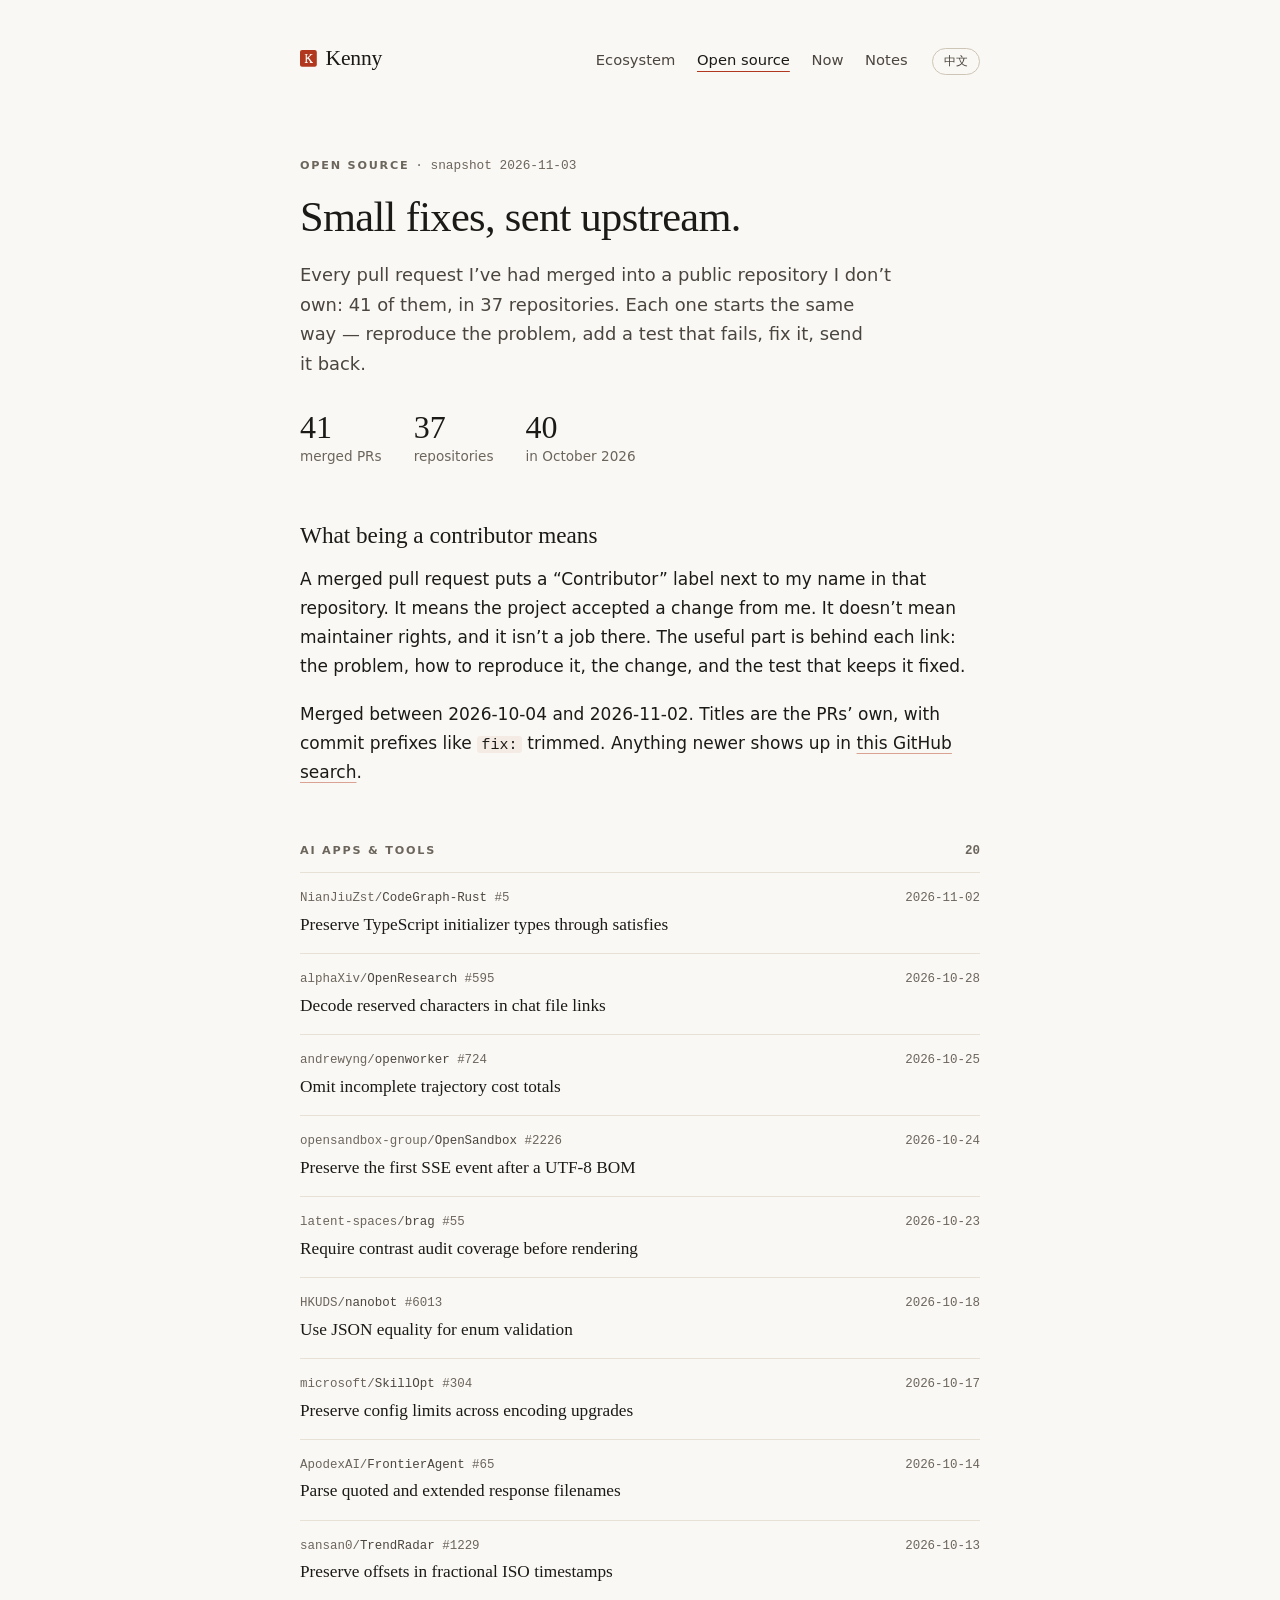
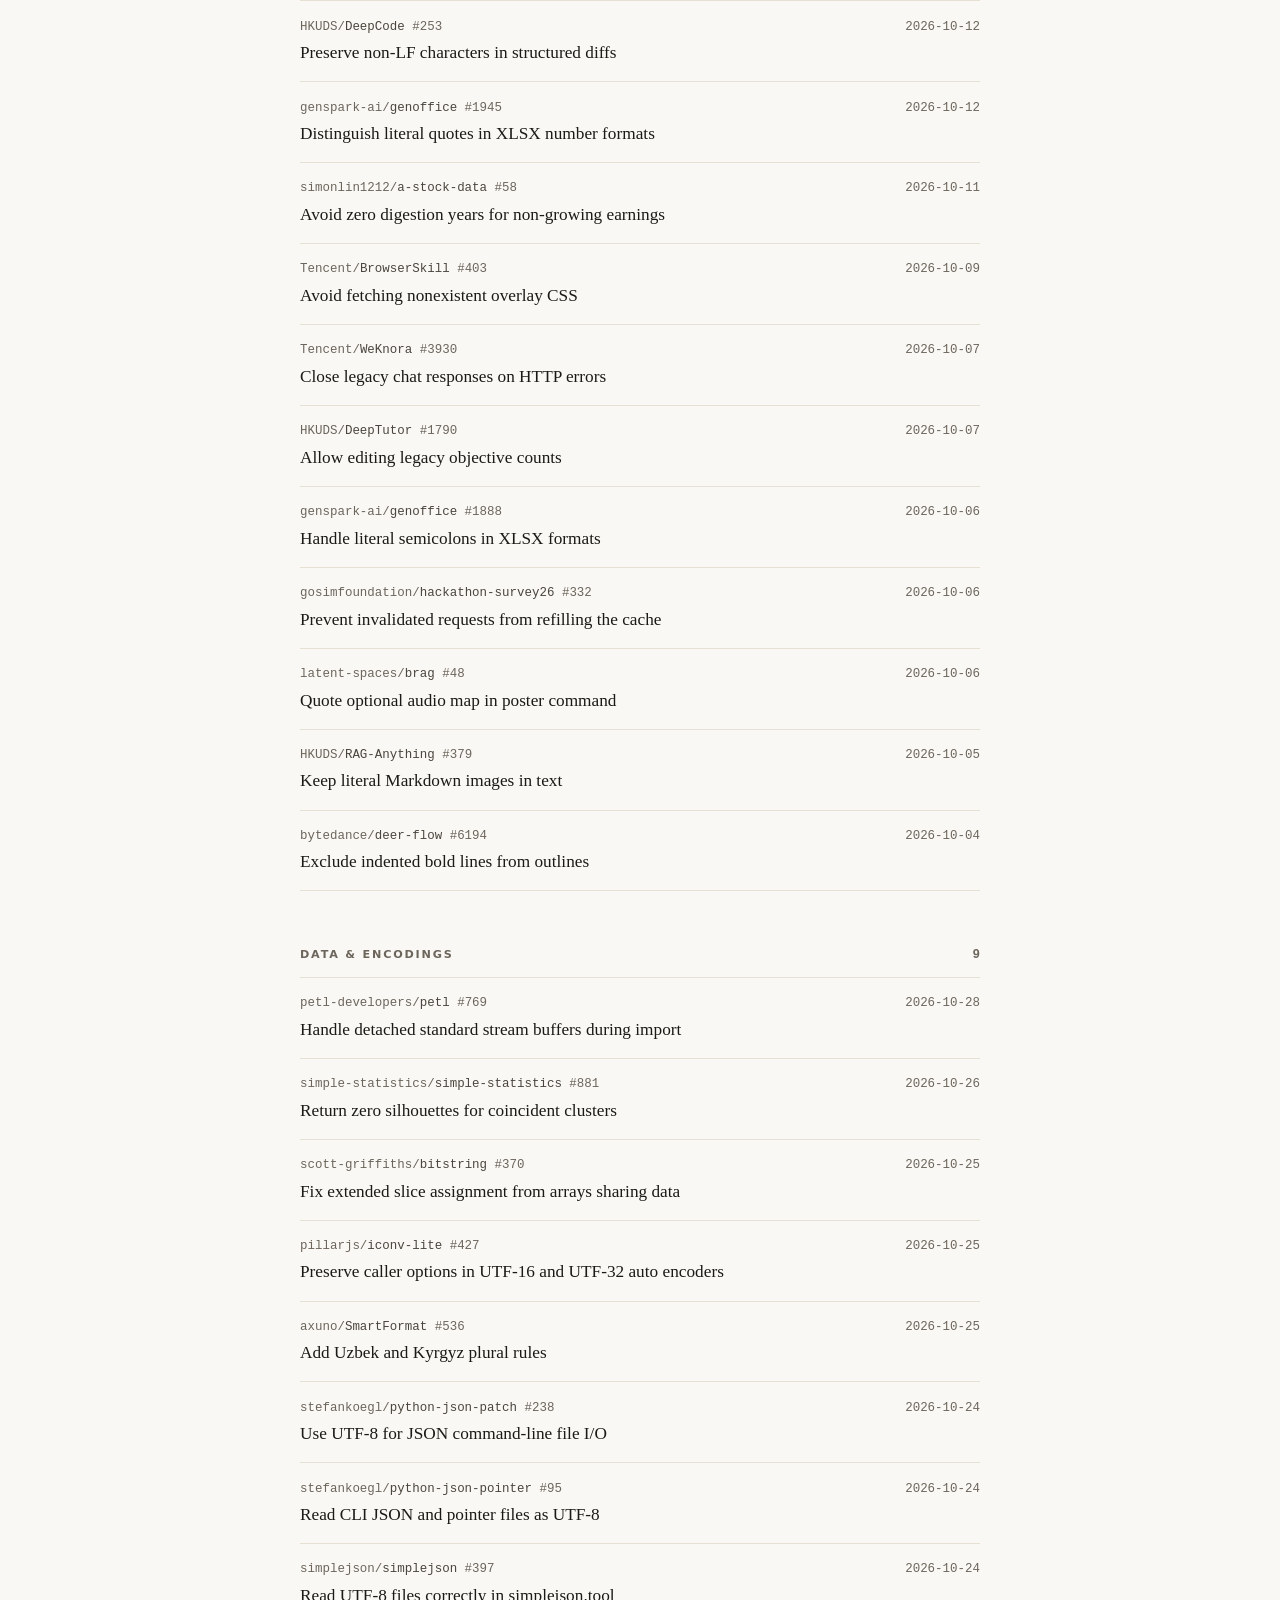
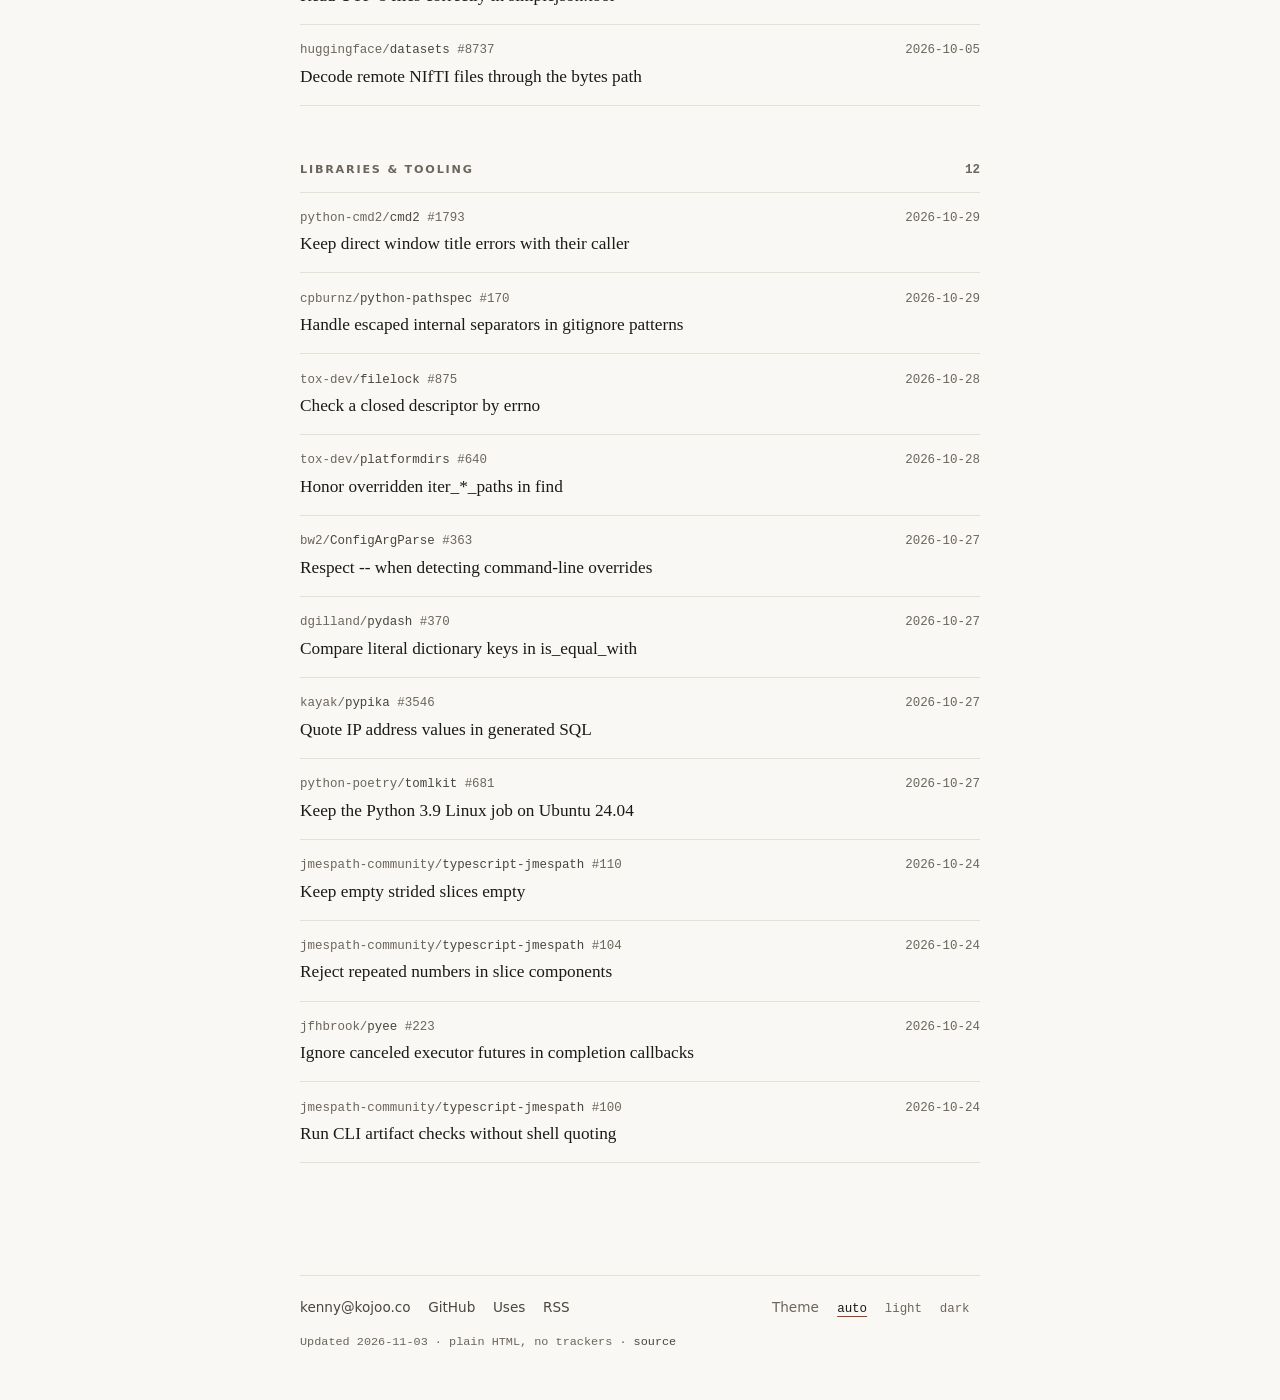
==== commit 651ae2dd: "Redesign the site as a quiet, typeset journal Rebuild the visual design from scratch; keep the verif" ====
--- a/contributions/index.html
+++ b/contributions/index.html
@@ -35,8 +35,8 @@
   <main id="main" class="col">
     <header class="page-head">
       <p class="kicker"><span data-l="en">Open source</span><span data-l="zh" lang="zh-CN">开源</span> <span class="mono">· <span data-l="en">snapshot</span><span data-l="zh" lang="zh-CN">快照</span> 2026-11-03</span></p>
-      <h1 class="title"><span data-l="en">Small changes, sent upstream.</span><span data-l="zh" lang="zh-CN">小改动，交回上游。</span></h1>
-      <p class="lede" data-l="en">Every pull request I’ve had merged into a public repository I don’t own: 41 of them, in 37 repositories. Most of them start the same way — reproduce the problem, add a test that fails, fix it, send it back. A few are a different kind of change (docs, a test, a CI job, one feature), and those carry a small label.</p><p class="lede" data-l="zh" lang="zh-CN">合并进别人公开仓库的 PR，全部在这里：41 个，37 个仓库。大多数的做法都一样——先复现问题，补一个会失败的测试，修好，交回去。也有几个是别的改动（文档、测试、CI、一个新功能），条目旁边标了出来。</p>
+      <h1 class="title"><span data-l="en">Small fixes, sent upstream.</span><span data-l="zh" lang="zh-CN">小修复，交回上游。</span></h1>
+      <p class="lede" data-l="en">Every pull request I’ve had merged into a public repository I don’t own: 41 of them, in 37 repositories. Each one starts the same way — reproduce the problem, add a test that fails, fix it, send it back.</p><p class="lede" data-l="zh" lang="zh-CN">合并进别人公开仓库的 PR，全部在这里：41 个，37 个仓库。每一个的做法都一样——先复现问题，补一个会失败的测试，修好，交回去。</p>
       <ul class="facts">
         <li><strong>41</strong><span><span data-l="en">merged PRs</span><span data-l="zh" lang="zh-CN">已合并 PR</span></span></li>
         <li><strong>37</strong><span><span data-l="en">repositories</span><span data-l="zh" lang="zh-CN">个仓库</span></span></li>
@@ -46,8 +46,8 @@
 
     <section class="part prose first" aria-labelledby="contrib-h">
       <h2 id="contrib-h"><span data-l="en">What being a contributor means</span><span data-l="zh" lang="zh-CN">“Contributor” 意味着什么</span></h2>
-      <p data-l="en">A merged pull request puts a “Contributor” label next to my name in that repository. It means the project accepted a change from me. It doesn’t mean maintainer rights, and it isn’t a job there. The useful part is behind each link: for most of them, the problem, how to reproduce it, the change, and the test that keeps it fixed.</p><p data-l="zh" lang="zh-CN">PR 被合并后，我在那个仓库里会带上 “Contributor” 的标记。它说明项目接收了我的一次改动，不代表维护权限，也不是在那里任职。真正有用的在每条链接后面；大多数都写清了问题是什么、怎么复现、改了什么、哪个测试让它不再坏掉。</p>
-      <p data-l="en">Merged between 2026-10-04 and 2026-11-02. Titles are the PRs’ own, with prefixes like <code>fix:</code> trimmed; a PR that isn’t a code fix keeps its kind as a label instead. Anything newer shows up in <a href="https://github.com/search?q=author%3AKennyMcSimpson+is%3Apr+is%3Amerged+is%3Apublic+-user%3AKennyMcSimpson&amp;type=pullrequests" rel="noopener">this GitHub search</a>.</p><p data-l="zh" lang="zh-CN">合并时间在 2026-10-04 到 2026-11-02 之间。标题沿用 PR 原文（英文），只去掉了 <code>fix:</code> 这类前缀；不是代码修复的 PR，用小标签注明类别。之后的新 PR 可以在 <a href="https://github.com/search?q=author%3AKennyMcSimpson+is%3Apr+is%3Amerged+is%3Apublic+-user%3AKennyMcSimpson&amp;type=pullrequests" rel="noopener">GitHub 检索</a>里看到。</p>
+      <p data-l="en">A merged pull request puts a “Contributor” label next to my name in that repository. It means the project accepted a change from me. It doesn’t mean maintainer rights, and it isn’t a job there. The useful part is behind each link: the problem, how to reproduce it, the change, and the test that keeps it fixed.</p><p data-l="zh" lang="zh-CN">PR 被合并后，我在那个仓库里会带上 “Contributor” 的标记。它说明项目接收了我的一次改动，不代表维护权限，也不是在那里任职。真正有用的在每条链接后面：问题是什么、怎么复现、改了什么、哪个测试让它不再坏掉。</p>
+      <p data-l="en">Merged between 2026-10-04 and 2026-11-02. Titles are the PRs’ own, with commit prefixes like <code>fix:</code> trimmed. Anything newer shows up in <a href="https://github.com/search?q=author%3AKennyMcSimpson+is%3Apr+is%3Amerged+is%3Apublic+-user%3AKennyMcSimpson&amp;type=pullrequests" rel="noopener">this GitHub search</a>.</p><p data-l="zh" lang="zh-CN">合并时间在 2026-10-04 到 2026-11-02 之间。标题沿用 PR 原文（英文），只去掉了 <code>fix:</code> 这类前缀。之后的新 PR 可以在 <a href="https://github.com/search?q=author%3AKennyMcSimpson+is%3Apr+is%3Amerged+is%3Apublic+-user%3AKennyMcSimpson&amp;type=pullrequests" rel="noopener">GitHub 检索</a>里看到。</p>
     </section>
 
     <section class="group" aria-labelledby="g-apps">
@@ -76,7 +76,7 @@
         <li><a class="row" href="https://github.com/latent-spaces/brag/pull/55" rel="noopener">
           <span class="where">latent-spaces/<b>brag</b> #55</span>
           <time datetime="2026-10-23">2026-10-23</time>
-          <span class="what"><span lang="en">Require contrast audit coverage before rendering</span> <span class="kind"><span data-l="en">docs</span><span data-l="zh" lang="zh-CN">文档</span></span></span>
+          <span class="what"><span lang="en">Require contrast audit coverage before rendering</span></span>
         </a></li>
         <li><a class="row" href="https://github.com/HKUDS/nanobot/pull/6013" rel="noopener">
           <span class="where">HKUDS/<b>nanobot</b> #6013</span>
@@ -141,7 +141,7 @@
         <li><a class="row" href="https://github.com/latent-spaces/brag/pull/48" rel="noopener">
           <span class="where">latent-spaces/<b>brag</b> #48</span>
           <time datetime="2026-10-06">2026-10-06</time>
-          <span class="what"><span lang="en">Quote optional audio map in poster command</span> <span class="kind"><span data-l="en">docs</span><span data-l="zh" lang="zh-CN">文档</span></span></span>
+          <span class="what"><span lang="en">Quote optional audio map in poster command</span></span>
         </a></li>
         <li><a class="row" href="https://github.com/HKUDS/RAG-Anything/pull/379" rel="noopener">
           <span class="where">HKUDS/<b>RAG-Anything</b> #379</span>
@@ -182,7 +182,7 @@
         <li><a class="row" href="https://github.com/axuno/SmartFormat/pull/536" rel="noopener">
           <span class="where">axuno/<b>SmartFormat</b> #536</span>
           <time datetime="2026-10-25">2026-10-25</time>
-          <span class="what"><span lang="en">Add Uzbek and Kyrgyz plural rules</span> <span class="kind"><span data-l="en">feature</span><span data-l="zh" lang="zh-CN">新功能</span></span></span>
+          <span class="what"><span lang="en">Add Uzbek and Kyrgyz plural rules</span></span>
         </a></li>
         <li><a class="row" href="https://github.com/stefankoegl/python-json-patch/pull/238" rel="noopener">
           <span class="where">stefankoegl/<b>python-json-patch</b> #238</span>
@@ -223,7 +223,7 @@
         <li><a class="row" href="https://github.com/tox-dev/filelock/pull/875" rel="noopener">
           <span class="where">tox-dev/<b>filelock</b> #875</span>
           <time datetime="2026-10-28">2026-10-28</time>
-          <span class="what"><span lang="en">Check a closed descriptor by errno</span> <span class="kind"><span data-l="en">test</span><span data-l="zh" lang="zh-CN">测试</span></span></span>
+          <span class="what"><span lang="en">Check a closed descriptor by errno</span></span>
         </a></li>
         <li><a class="row" href="https://github.com/tox-dev/platformdirs/pull/640" rel="noopener">
           <span class="where">tox-dev/<b>platformdirs</b> #640</span>
@@ -248,7 +248,7 @@
         <li><a class="row" href="https://github.com/python-poetry/tomlkit/pull/681" rel="noopener">
           <span class="where">python-poetry/<b>tomlkit</b> #681</span>
           <time datetime="2026-10-27">2026-10-27</time>
-          <span class="what"><span lang="en">Keep the Python 3.9 Linux job on Ubuntu 24.04</span> <span class="kind"><span data-l="en">CI</span><span data-l="zh" lang="zh-CN">CI</span></span></span>
+          <span class="what"><span lang="en">Keep the Python 3.9 Linux job on Ubuntu 24.04</span></span>
         </a></li>
         <li><a class="row" href="https://github.com/jmespath-community/typescript-jmespath/pull/110" rel="noopener">
           <span class="where">jmespath-community/<b>typescript-jmespath</b> #110</span>
@@ -268,7 +268,7 @@
         <li><a class="row" href="https://github.com/jmespath-community/typescript-jmespath/pull/100" rel="noopener">
           <span class="where">jmespath-community/<b>typescript-jmespath</b> #100</span>
           <time datetime="2026-10-24">2026-10-24</time>
-          <span class="what"><span lang="en">Run CLI artifact checks without shell quoting</span> <span class="kind"><span data-l="en">test</span><span data-l="zh" lang="zh-CN">测试</span></span></span>
+          <span class="what"><span lang="en">Run CLI artifact checks without shell quoting</span></span>
         </a></li>
       </ol>
     </section>
--- a/styles.css
+++ b/styles.css
@@ -10,7 +10,6 @@
   --ink-3: #6b655c;
   --rule: #e6e0d5;
   --rule-2: #cdc5b6;
-  --line: #8e877b; /* lines that carry meaning in a drawing: ≥ 3:1 on paper */
   --accent: #b1381e;
   --seal: #b1381e;
   --wash: rgb(177 56 30 / 0.07);
@@ -36,7 +35,6 @@
     --ink-3: #978f83;
     --rule: #2b2824;
     --rule-2: #46403a;
-    --line: #756d63;
     --accent: #e8876b;
     --seal: #c4442a;
     --wash: rgb(232 135 107 / 0.09);
@@ -51,7 +49,6 @@
   --ink-3: #978f83;
   --rule: #2b2824;
   --rule-2: #46403a;
-  --line: #756d63;
   --accent: #e8876b;
   --seal: #c4442a;
   --wash: rgb(232 135 107 / 0.09);
@@ -424,18 +421,6 @@
   text-underline-offset: 0.22em;
   text-decoration-color: var(--accent);
 }
-.row .kind {
-  display: inline-block; /* keeps the hover underline off the label */
-  margin-left: 0.55rem;
-  font-family: var(--mono);
-  font-size: 0.66rem;
-  letter-spacing: 0.12em;
-  text-transform: uppercase;
-  color: var(--ink-3);
-  vertical-align: 0.14em;
-  white-space: nowrap;
-}
-.row .kind :lang(zh-CN) { font-family: var(--sans); font-size: 0.74rem; letter-spacing: 0.06em; }
 .row:focus-visible { outline-offset: 2px; }
 
 /* Notes rows: date in a left column on wide screens */
@@ -654,20 +639,21 @@
 }
 .eco .ring {
   fill: none;
-  stroke: var(--line);
-  stroke-width: 2;
-  stroke-dasharray: 0.01 6; /* round dots */
+  stroke: var(--rule-2);
+  stroke-width: 1;
+  stroke-dasharray: 1.5 6;
   stroke-linecap: round;
 }
 .eco .spoke {
   fill: none;
-  stroke: var(--line);
+  stroke: var(--ink-3);
   stroke-width: 1;
   stroke-linecap: round;
-  transition: stroke 0.2s ease;
+  opacity: 0.55;
+  transition: stroke 0.2s ease, opacity 0.2s ease;
 }
 .eco .spoke.dashed { stroke-dasharray: 3 5; }
-.eco .spoke.is-on { stroke: var(--accent); }
+.eco .spoke.is-on { stroke: var(--accent); opacity: 1; }
 .eco .pen {
   fill: none;
   stroke: var(--ink);
@@ -752,7 +738,7 @@
   left: var(--spine);
   top: 0;
   bottom: 0;
-  border-left: 1px solid var(--line);
+  border-left: 1px solid var(--rule-2);
 }
 .fig-list > li:last-child::before { bottom: auto; height: 1.5rem; }
 .fig-list > li.outside::before { border-left-style: dashed; }
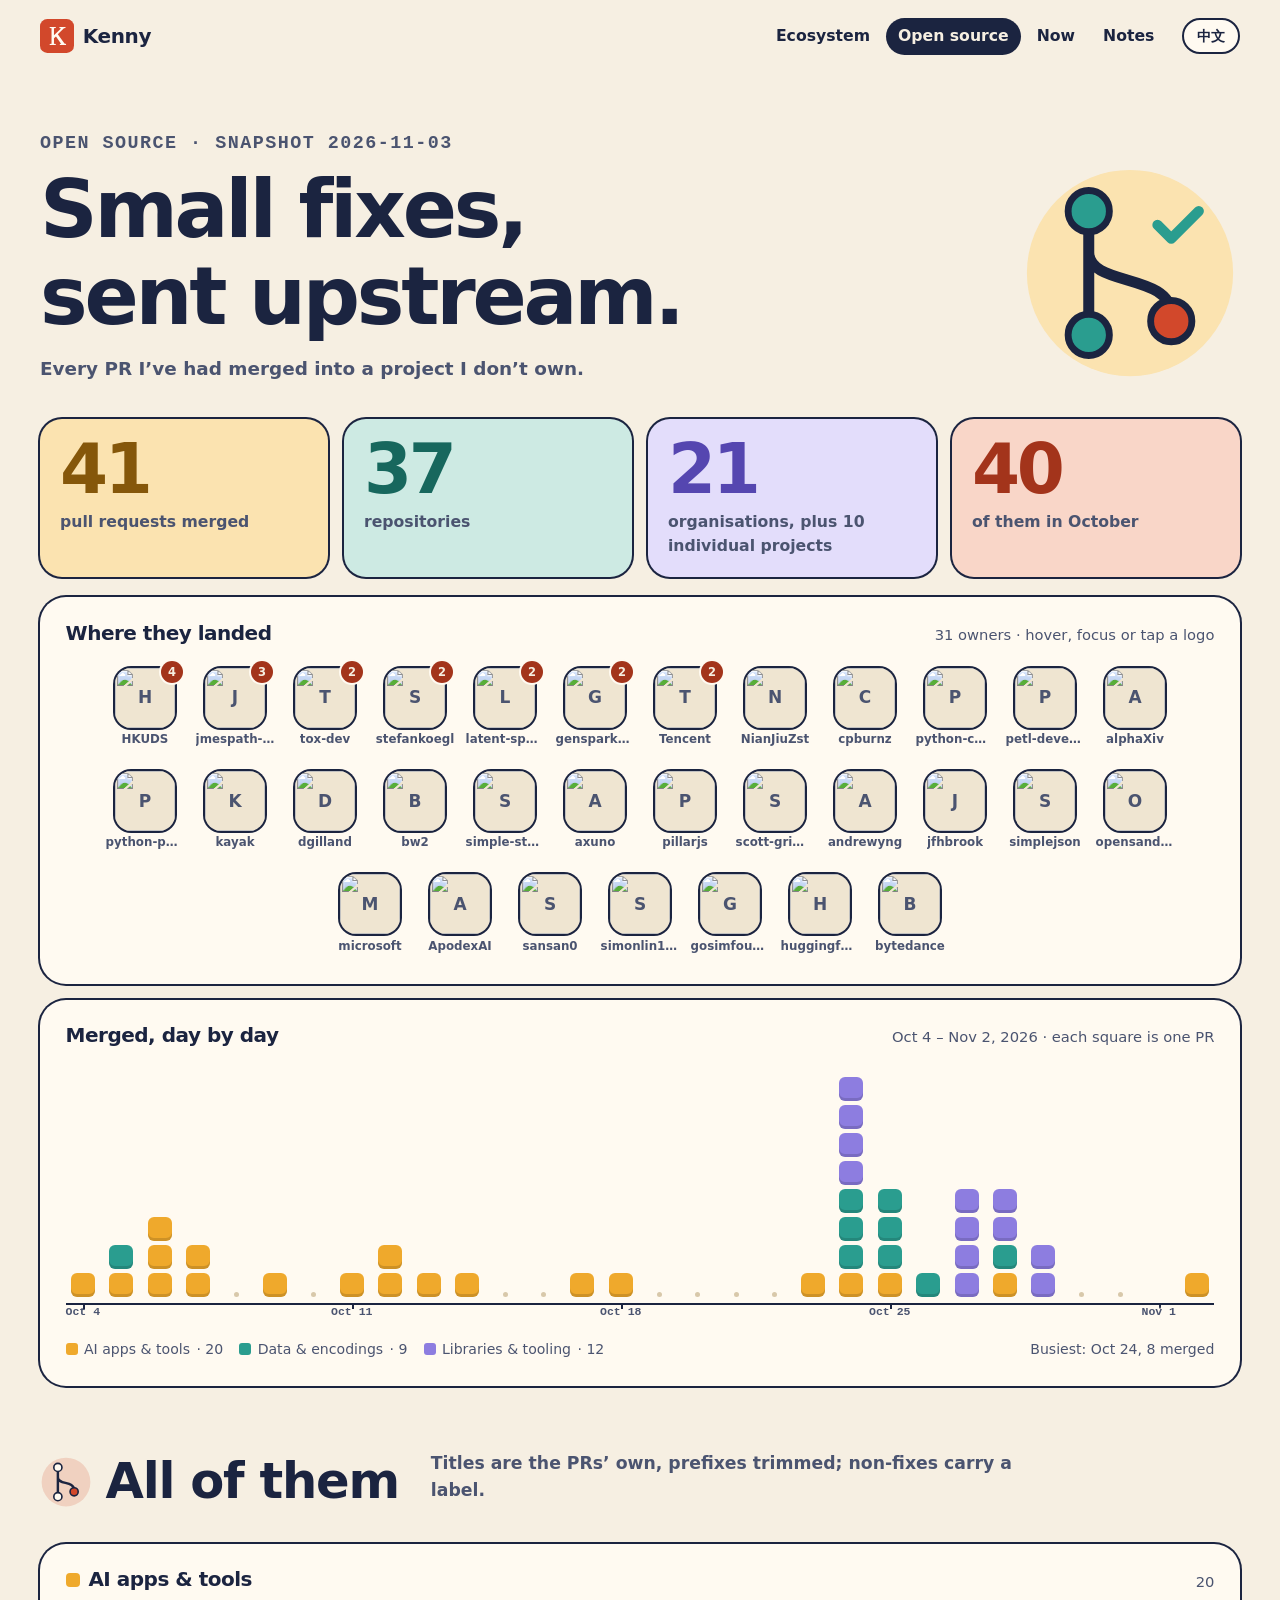
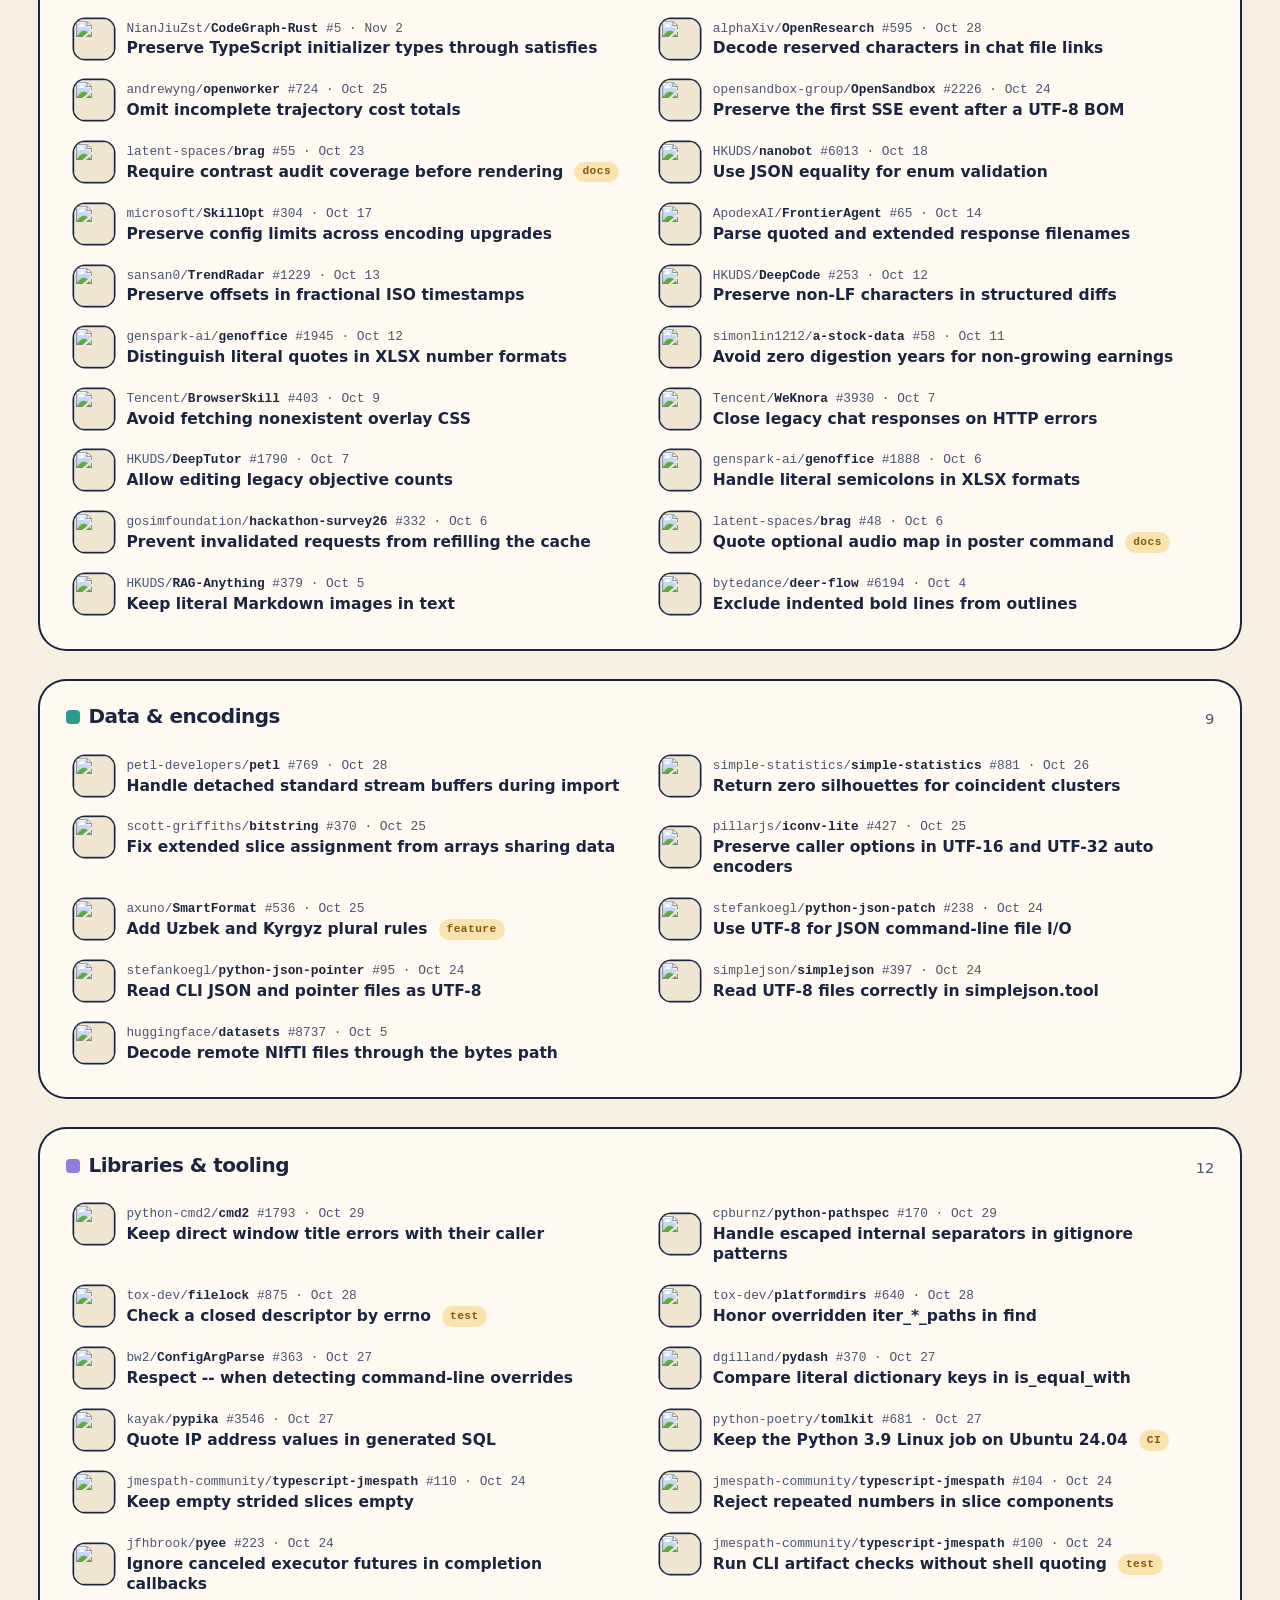
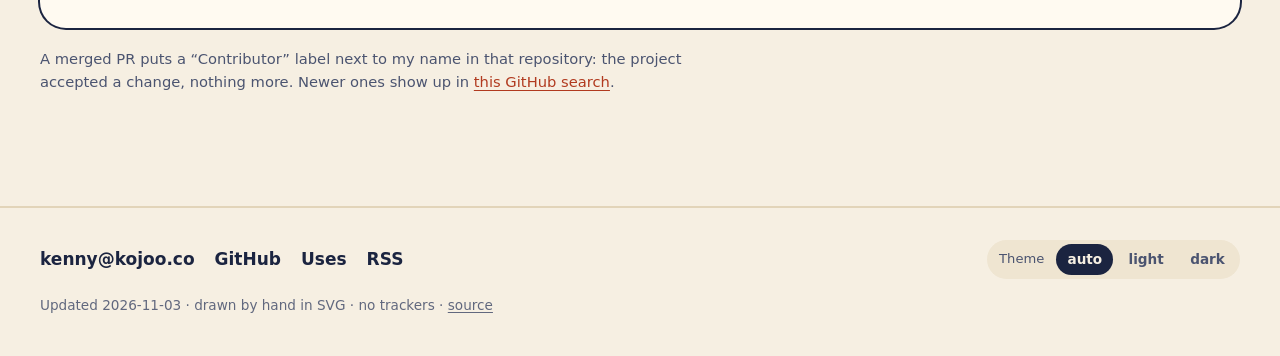
==== commit c2157b08: "Redraw the site as an illustrated workbench Co-Authored-By: Claude Opus 5.5 <noreply@anthropic.com>" ====
--- a/contributions/index.html
+++ b/contributions/index.html
@@ -4,14 +4,14 @@
   <meta charset="utf-8">
   <meta name="viewport" content="width=device-width, initial-scale=1">
   <title>Open source · Kenny</title>
-  <meta name="description" content="Every merged upstream pull request: 41 across 37 public repositories, each checked against the GitHub API (snapshot 2026-11-03). 全部已合并的上游 PR。">
+  <meta name="description" content="Every merged upstream pull request: 41 across 37 public repositories (snapshot 2026-11-03). 全部已合并的上游 PR。">
   <meta name="color-scheme" content="light dark">
-  <meta name="theme-color" content="#faf8f4" media="(prefers-color-scheme: light)">
-  <meta name="theme-color" content="#171513" media="(prefers-color-scheme: dark)">
+  <meta name="theme-color" content="#f6efe2" media="(prefers-color-scheme: light)">
+  <meta name="theme-color" content="#0d1628" media="(prefers-color-scheme: dark)">
   <link rel="canonical" href="https://kennymcsimpson.github.io/contributions/">
   <meta property="og:type" content="website">
   <meta property="og:title" content="Open source · Kenny">
-  <meta property="og:description" content="Every merged upstream pull request: 41 across 37 public repositories, each checked against the GitHub API (snapshot 2026-11-03). 全部已合并的上游 PR。">
+  <meta property="og:description" content="Every merged upstream pull request: 41 across 37 public repositories (snapshot 2026-11-03). 全部已合并的上游 PR。">
   <meta property="og:url" content="https://kennymcsimpson.github.io/contributions/">
   <link rel="icon" href="/assets/favicon.svg" type="image/svg+xml">
   <link rel="alternate" type="application/rss+xml" title="Kenny — Notes" href="/feed.xml">
@@ -21,8 +21,8 @@
 </head>
 <body>
   <a class="skip" href="#main"><span data-l="en">Skip to content</span><span data-l="zh" lang="zh-CN">跳到正文</span></a>
-  <header class="site-head col">
-    <a class="wordmark" href="/"><svg class="seal" viewBox="4 4 56 56" aria-hidden="true"><rect x="4" y="4" width="56" height="56" rx="7"/><path d="M20 17h10v1.8l-3 .6v11.3l11.6-11.2-2.6-.7V17h10v1.8l-2.6.6-10.1 9.7 11 15.3 2.6.7V47H36.7v-1.8l2-.6-8.4-11.9-3.3 3.1v8.8l3 .6V47H20v-1.8l3-.6V19.4l-3-.6z"/></svg>Kenny</a>
+  <header class="site-head wrap">
+    <a class="wordmark" href="/"><svg class="seal" viewBox="4 4 56 56" aria-hidden="true" focusable="false"><rect x="4" y="4" width="56" height="56" rx="12"/><path d="M20 17h10v1.8l-3 .6v11.3l11.6-11.2-2.6-.7V17h10v1.8l-2.6.6-10.1 9.7 11 15.3 2.6.7V47H36.7v-1.8l2-.6-8.4-11.9-3.3 3.1v8.8l3 .6V47H20v-1.8l3-.6V19.4l-3-.6z"/></svg>Kenny</a>
     <nav class="site-nav" aria-label="Site">
       <a href="/ecosystem/">Ecosystem</a>
       <a href="/contributions/" aria-current="page"><span data-l="en">Open source</span><span data-l="zh" lang="zh-CN">开源</span></a>
@@ -32,250 +32,227 @@
     <button class="lang" type="button" data-lang-toggle aria-label="切换到中文"><span data-l="en" lang="zh-CN">中文</span><span data-l="zh" lang="en">EN</span></button>
   </header>
 
-  <main id="main" class="col">
+  <main id="main" class="wrap">
     <header class="page-head">
-      <p class="kicker"><span data-l="en">Open source</span><span data-l="zh" lang="zh-CN">开源</span> <span class="mono">· <span data-l="en">snapshot</span><span data-l="zh" lang="zh-CN">快照</span> 2026-11-03</span></p>
-      <h1 class="title"><span data-l="en">Small fixes, sent upstream.</span><span data-l="zh" lang="zh-CN">小修复，交回上游。</span></h1>
-      <p class="lede" data-l="en">Every pull request I’ve had merged into a public repository I don’t own: 41 of them, in 37 repositories. Each one starts the same way — reproduce the problem, add a test that fails, fix it, send it back.</p><p class="lede" data-l="zh" lang="zh-CN">合并进别人公开仓库的 PR，全部在这里：41 个，37 个仓库。每一个的做法都一样——先复现问题，补一个会失败的测试，修好，交回去。</p>
-      <ul class="facts">
-        <li><strong>41</strong><span><span data-l="en">merged PRs</span><span data-l="zh" lang="zh-CN">已合并 PR</span></span></li>
-        <li><strong>37</strong><span><span data-l="en">repositories</span><span data-l="zh" lang="zh-CN">个仓库</span></span></li>
-        <li><strong>40</strong><span><span data-l="en">in October 2026</span><span data-l="zh" lang="zh-CN">在 2026 年 10 月</span></span></li>
+      <div>
+        <p class="kicker"><span data-l="en">Open source</span><span data-l="zh" lang="zh-CN">开源</span> · <span data-l="en">snapshot</span><span data-l="zh" lang="zh-CN">快照</span> 2026-11-03</p>
+        <h1><span data-l="en">Small fixes, sent upstream.</span><span data-l="zh" lang="zh-CN">小修复，交回上游。</span></h1>
+        <p data-l="en">Every PR I’ve had merged into a project I don’t own.</p><p data-l="zh" lang="zh-CN">合并进别人项目里的每一个 PR。</p>
+      </div>
+      <svg viewBox="0 0 64 64" class="art art" aria-hidden="true" focusable="false"><circle cx="32" cy="32" r="30" class="f-amber-soft"/><path d="M20 14v36M20 26c0 10 24 6 24 18" class="nf s-out" stroke-width="3.2" stroke-linecap="round"/><circle cx="20" cy="14" r="6" class="f-teal o2"/><circle cx="20" cy="50" r="6" class="f-teal o2"/><circle cx="44" cy="46" r="6" class="f-verm o2"/><path d="M40 18l4 4l8-8" class="nf s-teal" stroke-width="3" stroke-linecap="round" stroke-linejoin="round"/></svg>
+    </header>
+    <ul class="stats">
+        <li class="stat" style="--tone:var(--amber-soft);--tone-ink:var(--amber-ink)"><b>41</b><span><span data-l="en">pull requests merged</span><span data-l="zh" lang="zh-CN">个 PR 已合并</span></span></li>
+        <li class="stat" style="--tone:var(--teal-soft);--tone-ink:var(--teal-ink)"><b>37</b><span><span data-l="en">repositories</span><span data-l="zh" lang="zh-CN">个仓库</span></span></li>
+        <li class="stat" style="--tone:var(--lav-soft);--tone-ink:var(--lav-ink)"><b>21</b><span><span data-l="en">organisations, plus 10 individual projects</span><span data-l="zh" lang="zh-CN">个组织，另有 10 个个人项目</span></span></li>
+        <li class="stat" style="--tone:var(--verm-soft);--tone-ink:var(--verm-ink)"><b>40</b><span><span data-l="en">of them in October</span><span data-l="zh" lang="zh-CN">个在十月</span></span></li>
       </ul>
-    </header>
-
-    <section class="part prose first" aria-labelledby="contrib-h">
-      <h2 id="contrib-h"><span data-l="en">What being a contributor means</span><span data-l="zh" lang="zh-CN">“Contributor” 意味着什么</span></h2>
-      <p data-l="en">A merged pull request puts a “Contributor” label next to my name in that repository. It means the project accepted a change from me. It doesn’t mean maintainer rights, and it isn’t a job there. The useful part is behind each link: the problem, how to reproduce it, the change, and the test that keeps it fixed.</p><p data-l="zh" lang="zh-CN">PR 被合并后，我在那个仓库里会带上 “Contributor” 的标记。它说明项目接收了我的一次改动，不代表维护权限，也不是在那里任职。真正有用的在每条链接后面：问题是什么、怎么复现、改了什么、哪个测试让它不再坏掉。</p>
-      <p data-l="en">Merged between 2026-10-04 and 2026-11-02. Titles are the PRs’ own, with commit prefixes like <code>fix:</code> trimmed. Anything newer shows up in <a href="https://github.com/search?q=author%3AKennyMcSimpson+is%3Apr+is%3Amerged+is%3Apublic+-user%3AKennyMcSimpson&amp;type=pullrequests" rel="noopener">this GitHub search</a>.</p><p data-l="zh" lang="zh-CN">合并时间在 2026-10-04 到 2026-11-02 之间。标题沿用 PR 原文（英文），只去掉了 <code>fix:</code> 这类前缀。之后的新 PR 可以在 <a href="https://github.com/search?q=author%3AKennyMcSimpson+is%3Apr+is%3Amerged+is%3Apublic+-user%3AKennyMcSimpson&amp;type=pullrequests" rel="noopener">GitHub 检索</a>里看到。</p>
-    </section>
-
-    <section class="group" aria-labelledby="g-apps">
-      <h2 class="label" id="g-apps"><span data-l="en">AI apps &amp; tools</span><span data-l="zh" lang="zh-CN">AI 应用与工具</span><span class="count">20</span></h2>
-      <ol class="rows">
-        <li><a class="row" href="https://github.com/NianJiuZst/CodeGraph-Rust/pull/5" rel="noopener">
-          <span class="where">NianJiuZst/<b>CodeGraph-Rust</b> #5</span>
-          <time datetime="2026-11-02">2026-11-02</time>
-          <span class="what"><span lang="en">Preserve TypeScript initializer types through satisfies</span></span>
-        </a></li>
-        <li><a class="row" href="https://github.com/alphaXiv/OpenResearch/pull/595" rel="noopener">
-          <span class="where">alphaXiv/<b>OpenResearch</b> #595</span>
-          <time datetime="2026-10-28">2026-10-28</time>
-          <span class="what"><span lang="en">Decode reserved characters in chat file links</span></span>
-        </a></li>
-        <li><a class="row" href="https://github.com/andrewyng/openworker/pull/724" rel="noopener">
-          <span class="where">andrewyng/<b>openworker</b> #724</span>
-          <time datetime="2026-10-25">2026-10-25</time>
-          <span class="what"><span lang="en">Omit incomplete trajectory cost totals</span></span>
-        </a></li>
-        <li><a class="row" href="https://github.com/opensandbox-group/OpenSandbox/pull/2226" rel="noopener">
-          <span class="where">opensandbox-group/<b>OpenSandbox</b> #2226</span>
-          <time datetime="2026-10-24">2026-10-24</time>
-          <span class="what"><span lang="en">Preserve the first SSE event after a UTF-8 BOM</span></span>
-        </a></li>
-        <li><a class="row" href="https://github.com/latent-spaces/brag/pull/55" rel="noopener">
-          <span class="where">latent-spaces/<b>brag</b> #55</span>
-          <time datetime="2026-10-23">2026-10-23</time>
-          <span class="what"><span lang="en">Require contrast audit coverage before rendering</span></span>
-        </a></li>
-        <li><a class="row" href="https://github.com/HKUDS/nanobot/pull/6013" rel="noopener">
-          <span class="where">HKUDS/<b>nanobot</b> #6013</span>
-          <time datetime="2026-10-18">2026-10-18</time>
-          <span class="what"><span lang="en">Use JSON equality for enum validation</span></span>
-        </a></li>
-        <li><a class="row" href="https://github.com/microsoft/SkillOpt/pull/304" rel="noopener">
-          <span class="where">microsoft/<b>SkillOpt</b> #304</span>
-          <time datetime="2026-10-17">2026-10-17</time>
-          <span class="what"><span lang="en">Preserve config limits across encoding upgrades</span></span>
-        </a></li>
-        <li><a class="row" href="https://github.com/ApodexAI/FrontierAgent/pull/65" rel="noopener">
-          <span class="where">ApodexAI/<b>FrontierAgent</b> #65</span>
-          <time datetime="2026-10-14">2026-10-14</time>
-          <span class="what"><span lang="en">Parse quoted and extended response filenames</span></span>
-        </a></li>
-        <li><a class="row" href="https://github.com/sansan0/TrendRadar/pull/1229" rel="noopener">
-          <span class="where">sansan0/<b>TrendRadar</b> #1229</span>
-          <time datetime="2026-10-13">2026-10-13</time>
-          <span class="what"><span lang="en">Preserve offsets in fractional ISO timestamps</span></span>
-        </a></li>
-        <li><a class="row" href="https://github.com/HKUDS/DeepCode/pull/253" rel="noopener">
-          <span class="where">HKUDS/<b>DeepCode</b> #253</span>
-          <time datetime="2026-10-12">2026-10-12</time>
-          <span class="what"><span lang="en">Preserve non-LF characters in structured diffs</span></span>
-        </a></li>
-        <li><a class="row" href="https://github.com/genspark-ai/genoffice/pull/1945" rel="noopener">
-          <span class="where">genspark-ai/<b>genoffice</b> #1945</span>
-          <time datetime="2026-10-12">2026-10-12</time>
-          <span class="what"><span lang="en">Distinguish literal quotes in XLSX number formats</span></span>
-        </a></li>
-        <li><a class="row" href="https://github.com/simonlin1212/a-stock-data/pull/58" rel="noopener">
-          <span class="where">simonlin1212/<b>a-stock-data</b> #58</span>
-          <time datetime="2026-10-11">2026-10-11</time>
-          <span class="what"><span lang="en">Avoid zero digestion years for non-growing earnings</span></span>
-        </a></li>
-        <li><a class="row" href="https://github.com/Tencent/BrowserSkill/pull/403" rel="noopener">
-          <span class="where">Tencent/<b>BrowserSkill</b> #403</span>
-          <time datetime="2026-10-09">2026-10-09</time>
-          <span class="what"><span lang="en">Avoid fetching nonexistent overlay CSS</span></span>
-        </a></li>
-        <li><a class="row" href="https://github.com/Tencent/WeKnora/pull/3930" rel="noopener">
-          <span class="where">Tencent/<b>WeKnora</b> #3930</span>
-          <time datetime="2026-10-07">2026-10-07</time>
-          <span class="what"><span lang="en">Close legacy chat responses on HTTP errors</span></span>
-        </a></li>
-        <li><a class="row" href="https://github.com/HKUDS/DeepTutor/pull/1790" rel="noopener">
-          <span class="where">HKUDS/<b>DeepTutor</b> #1790</span>
-          <time datetime="2026-10-07">2026-10-07</time>
-          <span class="what"><span lang="en">Allow editing legacy objective counts</span></span>
-        </a></li>
-        <li><a class="row" href="https://github.com/genspark-ai/genoffice/pull/1888" rel="noopener">
-          <span class="where">genspark-ai/<b>genoffice</b> #1888</span>
-          <time datetime="2026-10-06">2026-10-06</time>
-          <span class="what"><span lang="en">Handle literal semicolons in XLSX formats</span></span>
-        </a></li>
-        <li><a class="row" href="https://github.com/gosimfoundation/hackathon-survey26/pull/332" rel="noopener">
-          <span class="where">gosimfoundation/<b>hackathon-survey26</b> #332</span>
-          <time datetime="2026-10-06">2026-10-06</time>
-          <span class="what"><span lang="en">Prevent invalidated requests from refilling the cache</span></span>
-        </a></li>
-        <li><a class="row" href="https://github.com/latent-spaces/brag/pull/48" rel="noopener">
-          <span class="where">latent-spaces/<b>brag</b> #48</span>
-          <time datetime="2026-10-06">2026-10-06</time>
-          <span class="what"><span lang="en">Quote optional audio map in poster command</span></span>
-        </a></li>
-        <li><a class="row" href="https://github.com/HKUDS/RAG-Anything/pull/379" rel="noopener">
-          <span class="where">HKUDS/<b>RAG-Anything</b> #379</span>
-          <time datetime="2026-10-05">2026-10-05</time>
-          <span class="what"><span lang="en">Keep literal Markdown images in text</span></span>
-        </a></li>
-        <li><a class="row" href="https://github.com/bytedance/deer-flow/pull/6194" rel="noopener">
-          <span class="where">bytedance/<b>deer-flow</b> #6194</span>
-          <time datetime="2026-10-04">2026-10-04</time>
-          <span class="what"><span lang="en">Exclude indented bold lines from outlines</span></span>
-        </a></li>
-      </ol>
-    </section>
-
-    <section class="group" aria-labelledby="g-data">
-      <h2 class="label" id="g-data"><span data-l="en">Data &amp; encodings</span><span data-l="zh" lang="zh-CN">数据与编码</span><span class="count">9</span></h2>
-      <ol class="rows">
-        <li><a class="row" href="https://github.com/petl-developers/petl/pull/769" rel="noopener">
-          <span class="where">petl-developers/<b>petl</b> #769</span>
-          <time datetime="2026-10-28">2026-10-28</time>
-          <span class="what"><span lang="en">Handle detached standard stream buffers during import</span></span>
-        </a></li>
-        <li><a class="row" href="https://github.com/simple-statistics/simple-statistics/pull/881" rel="noopener">
-          <span class="where">simple-statistics/<b>simple-statistics</b> #881</span>
-          <time datetime="2026-10-26">2026-10-26</time>
-          <span class="what"><span lang="en">Return zero silhouettes for coincident clusters</span></span>
-        </a></li>
-        <li><a class="row" href="https://github.com/scott-griffiths/bitstring/pull/370" rel="noopener">
-          <span class="where">scott-griffiths/<b>bitstring</b> #370</span>
-          <time datetime="2026-10-25">2026-10-25</time>
-          <span class="what"><span lang="en">Fix extended slice assignment from arrays sharing data</span></span>
-        </a></li>
-        <li><a class="row" href="https://github.com/pillarjs/iconv-lite/pull/427" rel="noopener">
-          <span class="where">pillarjs/<b>iconv-lite</b> #427</span>
-          <time datetime="2026-10-25">2026-10-25</time>
-          <span class="what"><span lang="en">Preserve caller options in UTF-16 and UTF-32 auto encoders</span></span>
-        </a></li>
-        <li><a class="row" href="https://github.com/axuno/SmartFormat/pull/536" rel="noopener">
-          <span class="where">axuno/<b>SmartFormat</b> #536</span>
-          <time datetime="2026-10-25">2026-10-25</time>
-          <span class="what"><span lang="en">Add Uzbek and Kyrgyz plural rules</span></span>
-        </a></li>
-        <li><a class="row" href="https://github.com/stefankoegl/python-json-patch/pull/238" rel="noopener">
-          <span class="where">stefankoegl/<b>python-json-patch</b> #238</span>
-          <time datetime="2026-10-24">2026-10-24</time>
-          <span class="what"><span lang="en">Use UTF-8 for JSON command-line file I/O</span></span>
-        </a></li>
-        <li><a class="row" href="https://github.com/stefankoegl/python-json-pointer/pull/95" rel="noopener">
-          <span class="where">stefankoegl/<b>python-json-pointer</b> #95</span>
-          <time datetime="2026-10-24">2026-10-24</time>
-          <span class="what"><span lang="en">Read CLI JSON and pointer files as UTF-8</span></span>
-        </a></li>
-        <li><a class="row" href="https://github.com/simplejson/simplejson/pull/397" rel="noopener">
-          <span class="where">simplejson/<b>simplejson</b> #397</span>
-          <time datetime="2026-10-24">2026-10-24</time>
-          <span class="what"><span lang="en">Read UTF-8 files correctly in simplejson.tool</span></span>
-        </a></li>
-        <li><a class="row" href="https://github.com/huggingface/datasets/pull/8737" rel="noopener">
-          <span class="where">huggingface/<b>datasets</b> #8737</span>
-          <time datetime="2026-10-05">2026-10-05</time>
-          <span class="what"><span lang="en">Decode remote NIfTI files through the bytes path</span></span>
-        </a></li>
-      </ol>
-    </section>
-
-    <section class="group" aria-labelledby="g-libs">
-      <h2 class="label" id="g-libs"><span data-l="en">Libraries &amp; tooling</span><span data-l="zh" lang="zh-CN">库与开发工具</span><span class="count">12</span></h2>
-      <ol class="rows">
-        <li><a class="row" href="https://github.com/python-cmd2/cmd2/pull/1793" rel="noopener">
-          <span class="where">python-cmd2/<b>cmd2</b> #1793</span>
-          <time datetime="2026-10-29">2026-10-29</time>
-          <span class="what"><span lang="en">Keep direct window title errors with their caller</span></span>
-        </a></li>
-        <li><a class="row" href="https://github.com/cpburnz/python-pathspec/pull/170" rel="noopener">
-          <span class="where">cpburnz/<b>python-pathspec</b> #170</span>
-          <time datetime="2026-10-29">2026-10-29</time>
-          <span class="what"><span lang="en">Handle escaped internal separators in gitignore patterns</span></span>
-        </a></li>
-        <li><a class="row" href="https://github.com/tox-dev/filelock/pull/875" rel="noopener">
-          <span class="where">tox-dev/<b>filelock</b> #875</span>
-          <time datetime="2026-10-28">2026-10-28</time>
-          <span class="what"><span lang="en">Check a closed descriptor by errno</span></span>
-        </a></li>
-        <li><a class="row" href="https://github.com/tox-dev/platformdirs/pull/640" rel="noopener">
-          <span class="where">tox-dev/<b>platformdirs</b> #640</span>
-          <time datetime="2026-10-28">2026-10-28</time>
-          <span class="what"><span lang="en">Honor overridden iter_*_paths in find</span></span>
-        </a></li>
-        <li><a class="row" href="https://github.com/bw2/ConfigArgParse/pull/363" rel="noopener">
-          <span class="where">bw2/<b>ConfigArgParse</b> #363</span>
-          <time datetime="2026-10-27">2026-10-27</time>
-          <span class="what"><span lang="en">Respect -- when detecting command-line overrides</span></span>
-        </a></li>
-        <li><a class="row" href="https://github.com/dgilland/pydash/pull/370" rel="noopener">
-          <span class="where">dgilland/<b>pydash</b> #370</span>
-          <time datetime="2026-10-27">2026-10-27</time>
-          <span class="what"><span lang="en">Compare literal dictionary keys in is_equal_with</span></span>
-        </a></li>
-        <li><a class="row" href="https://github.com/kayak/pypika/pull/3546" rel="noopener">
-          <span class="where">kayak/<b>pypika</b> #3546</span>
-          <time datetime="2026-10-27">2026-10-27</time>
-          <span class="what"><span lang="en">Quote IP address values in generated SQL</span></span>
-        </a></li>
-        <li><a class="row" href="https://github.com/python-poetry/tomlkit/pull/681" rel="noopener">
-          <span class="where">python-poetry/<b>tomlkit</b> #681</span>
-          <time datetime="2026-10-27">2026-10-27</time>
-          <span class="what"><span lang="en">Keep the Python 3.9 Linux job on Ubuntu 24.04</span></span>
-        </a></li>
-        <li><a class="row" href="https://github.com/jmespath-community/typescript-jmespath/pull/110" rel="noopener">
-          <span class="where">jmespath-community/<b>typescript-jmespath</b> #110</span>
-          <time datetime="2026-10-24">2026-10-24</time>
-          <span class="what"><span lang="en">Keep empty strided slices empty</span></span>
-        </a></li>
-        <li><a class="row" href="https://github.com/jmespath-community/typescript-jmespath/pull/104" rel="noopener">
-          <span class="where">jmespath-community/<b>typescript-jmespath</b> #104</span>
-          <time datetime="2026-10-24">2026-10-24</time>
-          <span class="what"><span lang="en">Reject repeated numbers in slice components</span></span>
-        </a></li>
-        <li><a class="row" href="https://github.com/jfhbrook/pyee/pull/223" rel="noopener">
-          <span class="where">jfhbrook/<b>pyee</b> #223</span>
-          <time datetime="2026-10-24">2026-10-24</time>
-          <span class="what"><span lang="en">Ignore canceled executor futures in completion callbacks</span></span>
-        </a></li>
-        <li><a class="row" href="https://github.com/jmespath-community/typescript-jmespath/pull/100" rel="noopener">
-          <span class="where">jmespath-community/<b>typescript-jmespath</b> #100</span>
-          <time datetime="2026-10-24">2026-10-24</time>
-          <span class="what"><span lang="en">Run CLI artifact checks without shell quoting</span></span>
-        </a></li>
-      </ol>
+    <div class="board">
+        <div class="board-head"><h3><span data-l="en">Where they landed</span><span data-l="zh" lang="zh-CN">落在了哪里</span></h3><p data-l="en">31 owners · hover, focus or tap a logo</p><p data-l="zh" lang="zh-CN">31 个所有者 · 悬停、聚焦或点按头像</p></div>
+        <ul class="wall">
+        <li class="logo">
+          <button type="button" aria-expanded="false"><span class="n" aria-hidden="true">4</span><span class="av" aria-hidden="true">H<img src="https://avatars.githubusercontent.com/u/118165258?s=120&v=4" alt="" width="60" height="60" decoding="async" style="position:absolute;inset:0"></span><span class="who">HKUDS</span><span class="sr-only"><span data-l="en">, 4 merged pull requests</span><span data-l="zh" lang="zh-CN">，4 个已合并 PR</span></span></button>
+          <div class="pop"><strong>HKUDS · Data Intelligence Lab@HKU</strong><ul><li><a href="https://github.com/HKUDS/nanobot/pull/6013" rel="noopener"><b>nanobot #6013</b><span>Use JSON equality for enum validation</span></a></li><li><a href="https://github.com/HKUDS/DeepCode/pull/253" rel="noopener"><b>DeepCode #253</b><span>Preserve non-LF characters in structured diffs</span></a></li><li><a href="https://github.com/HKUDS/DeepTutor/pull/1790" rel="noopener"><b>DeepTutor #1790</b><span>Allow editing legacy objective counts</span></a></li><li><a href="https://github.com/HKUDS/RAG-Anything/pull/379" rel="noopener"><b>RAG-Anything #379</b><span>Keep literal Markdown images in text</span></a></li></ul></div>
+        </li>
+        <li class="logo">
+          <button type="button" aria-expanded="false"><span class="n" aria-hidden="true">3</span><span class="av" aria-hidden="true">J<img src="https://avatars.githubusercontent.com/u/99960777?s=120&v=4" alt="" width="60" height="60" decoding="async" style="position:absolute;inset:0"></span><span class="who">jmespath-community</span><span class="sr-only"><span data-l="en">, 3 merged pull requests</span><span data-l="zh" lang="zh-CN">，3 个已合并 PR</span></span></button>
+          <div class="pop"><strong>jmespath-community</strong><ul><li><a href="https://github.com/jmespath-community/typescript-jmespath/pull/110" rel="noopener"><b>typescript-jmespath #110</b><span>Keep empty strided slices empty</span></a></li><li><a href="https://github.com/jmespath-community/typescript-jmespath/pull/104" rel="noopener"><b>typescript-jmespath #104</b><span>Reject repeated numbers in slice components</span></a></li><li><a href="https://github.com/jmespath-community/typescript-jmespath/pull/100" rel="noopener"><b>typescript-jmespath #100</b><span>Run CLI artifact checks without shell quoting</span></a></li></ul></div>
+        </li>
+        <li class="logo">
+          <button type="button" aria-expanded="false"><span class="n" aria-hidden="true">2</span><span class="av" aria-hidden="true">T<img src="https://avatars.githubusercontent.com/u/20345659?s=120&v=4" alt="" width="60" height="60" decoding="async" style="position:absolute;inset:0"></span><span class="who">tox-dev</span><span class="sr-only"><span data-l="en">, 2 merged pull requests</span><span data-l="zh" lang="zh-CN">，2 个已合并 PR</span></span></button>
+          <div class="pop"><strong>tox-dev · tox development team</strong><ul><li><a href="https://github.com/tox-dev/filelock/pull/875" rel="noopener"><b>filelock #875</b><span>Check a closed descriptor by errno</span></a></li><li><a href="https://github.com/tox-dev/platformdirs/pull/640" rel="noopener"><b>platformdirs #640</b><span>Honor overridden iter_*_paths in find</span></a></li></ul></div>
+        </li>
+        <li class="logo">
+          <button type="button" aria-expanded="false"><span class="n" aria-hidden="true">2</span><span class="av" aria-hidden="true">S<img src="https://avatars.githubusercontent.com/u/184196?s=120&v=4" alt="" width="60" height="60" decoding="async" style="position:absolute;inset:0"></span><span class="who">stefankoegl</span><span class="sr-only"><span data-l="en">, 2 merged pull requests</span><span data-l="zh" lang="zh-CN">，2 个已合并 PR</span></span></button>
+          <div class="pop"><strong>stefankoegl · Stefan Kögl</strong><ul><li><a href="https://github.com/stefankoegl/python-json-patch/pull/238" rel="noopener"><b>python-json-patch #238</b><span>Use UTF-8 for JSON command-line file I/O</span></a></li><li><a href="https://github.com/stefankoegl/python-json-pointer/pull/95" rel="noopener"><b>python-json-pointer #95</b><span>Read CLI JSON and pointer files as UTF-8</span></a></li></ul></div>
+        </li>
+        <li class="logo">
+          <button type="button" aria-expanded="false"><span class="n" aria-hidden="true">2</span><span class="av" aria-hidden="true">L<img src="https://avatars.githubusercontent.com/u/292754346?s=120&v=4" alt="" width="60" height="60" decoding="async" style="position:absolute;inset:0"></span><span class="who">latent-spaces</span><span class="sr-only"><span data-l="en">, 2 merged pull requests</span><span data-l="zh" lang="zh-CN">，2 个已合并 PR</span></span></button>
+          <div class="pop"><strong>latent-spaces · Latent Spaces</strong><ul><li><a href="https://github.com/latent-spaces/brag/pull/55" rel="noopener"><b>brag #55</b><span>Require contrast audit coverage before rendering</span></a></li><li><a href="https://github.com/latent-spaces/brag/pull/48" rel="noopener"><b>brag #48</b><span>Quote optional audio map in poster command</span></a></li></ul></div>
+        </li>
+        <li class="logo">
+          <button type="button" aria-expanded="false"><span class="n" aria-hidden="true">2</span><span class="av" aria-hidden="true">G<img src="https://avatars.githubusercontent.com/u/242390443?s=120&v=4" alt="" width="60" height="60" decoding="async" style="position:absolute;inset:0"></span><span class="who">genspark-ai</span><span class="sr-only"><span data-l="en">, 2 merged pull requests</span><span data-l="zh" lang="zh-CN">，2 个已合并 PR</span></span></button>
+          <div class="pop"><strong>genspark-ai</strong><ul><li><a href="https://github.com/genspark-ai/genoffice/pull/1945" rel="noopener"><b>genoffice #1945</b><span>Distinguish literal quotes in XLSX number formats</span></a></li><li><a href="https://github.com/genspark-ai/genoffice/pull/1888" rel="noopener"><b>genoffice #1888</b><span>Handle literal semicolons in XLSX formats</span></a></li></ul></div>
+        </li>
+        <li class="logo">
+          <button type="button" aria-expanded="false"><span class="n" aria-hidden="true">2</span><span class="av" aria-hidden="true">T<img src="https://avatars.githubusercontent.com/u/18461506?s=120&v=4" alt="" width="60" height="60" decoding="async" style="position:absolute;inset:0"></span><span class="who">Tencent</span><span class="sr-only"><span data-l="en">, 2 merged pull requests</span><span data-l="zh" lang="zh-CN">，2 个已合并 PR</span></span></button>
+          <div class="pop"><strong>Tencent</strong><ul><li><a href="https://github.com/Tencent/BrowserSkill/pull/403" rel="noopener"><b>BrowserSkill #403</b><span>Avoid fetching nonexistent overlay CSS</span></a></li><li><a href="https://github.com/Tencent/WeKnora/pull/3930" rel="noopener"><b>WeKnora #3930</b><span>Close legacy chat responses on HTTP errors</span></a></li></ul></div>
+        </li>
+        <li class="logo">
+          <button type="button" aria-expanded="false"><span class="av" aria-hidden="true">N<img src="https://avatars.githubusercontent.com/u/180004567?s=120&v=4" alt="" width="60" height="60" decoding="async" style="position:absolute;inset:0"></span><span class="who">NianJiuZst</span><span class="sr-only"><span data-l="en">, 1 merged pull request</span><span data-l="zh" lang="zh-CN">，1 个已合并 PR</span></span></button>
+          <div class="pop"><strong>NianJiuZst · NianJiu</strong><ul><li><a href="https://github.com/NianJiuZst/CodeGraph-Rust/pull/5" rel="noopener"><b>CodeGraph-Rust #5</b><span>Preserve TypeScript initializer types through satisfies</span></a></li></ul></div>
+        </li>
+        <li class="logo">
+          <button type="button" aria-expanded="false"><span class="av" aria-hidden="true">C<img src="https://avatars.githubusercontent.com/u/2126043?s=120&v=4" alt="" width="60" height="60" decoding="async" style="position:absolute;inset:0"></span><span class="who">cpburnz</span><span class="sr-only"><span data-l="en">, 1 merged pull request</span><span data-l="zh" lang="zh-CN">，1 个已合并 PR</span></span></button>
+          <div class="pop"><strong>cpburnz · Caleb P. Burns</strong><ul><li><a href="https://github.com/cpburnz/python-pathspec/pull/170" rel="noopener"><b>python-pathspec #170</b><span>Handle escaped internal separators in gitignore patterns</span></a></li></ul></div>
+        </li>
+        <li class="logo">
+          <button type="button" aria-expanded="false"><span class="av" aria-hidden="true">P<img src="https://avatars.githubusercontent.com/u/17161025?s=120&v=4" alt="" width="60" height="60" decoding="async" style="position:absolute;inset:0"></span><span class="who">python-cmd2</span><span class="sr-only"><span data-l="en">, 1 merged pull request</span><span data-l="zh" lang="zh-CN">，1 个已合并 PR</span></span></button>
+          <div class="pop"><strong>python-cmd2</strong><ul><li><a href="https://github.com/python-cmd2/cmd2/pull/1793" rel="noopener"><b>cmd2 #1793</b><span>Keep direct window title errors with their caller</span></a></li></ul></div>
+        </li>
+        <li class="logo">
+          <button type="button" aria-expanded="false"><span class="av" aria-hidden="true">P<img src="https://avatars.githubusercontent.com/u/41684996?s=120&v=4" alt="" width="60" height="60" decoding="async" style="position:absolute;inset:0"></span><span class="who">petl-developers</span><span class="sr-only"><span data-l="en">, 1 merged pull request</span><span data-l="zh" lang="zh-CN">，1 个已合并 PR</span></span></button>
+          <div class="pop"><strong>petl-developers · PETL developers</strong><ul><li><a href="https://github.com/petl-developers/petl/pull/769" rel="noopener"><b>petl #769</b><span>Handle detached standard stream buffers during import</span></a></li></ul></div>
+        </li>
+        <li class="logo">
+          <button type="button" aria-expanded="false"><span class="av" aria-hidden="true">A<img src="https://avatars.githubusercontent.com/u/153782766?s=120&v=4" alt="" width="60" height="60" decoding="async" style="position:absolute;inset:0"></span><span class="who">alphaXiv</span><span class="sr-only"><span data-l="en">, 1 merged pull request</span><span data-l="zh" lang="zh-CN">，1 个已合并 PR</span></span></button>
+          <div class="pop"><strong>alphaXiv</strong><ul><li><a href="https://github.com/alphaXiv/OpenResearch/pull/595" rel="noopener"><b>OpenResearch #595</b><span>Decode reserved characters in chat file links</span></a></li></ul></div>
+        </li>
+        <li class="logo">
+          <button type="button" aria-expanded="false"><span class="av" aria-hidden="true">P<img src="https://avatars.githubusercontent.com/u/48722593?s=120&v=4" alt="" width="60" height="60" decoding="async" style="position:absolute;inset:0"></span><span class="who">python-poetry</span><span class="sr-only"><span data-l="en">, 1 merged pull request</span><span data-l="zh" lang="zh-CN">，1 个已合并 PR</span></span></button>
+          <div class="pop"><strong>python-poetry · Poetry</strong><ul><li><a href="https://github.com/python-poetry/tomlkit/pull/681" rel="noopener"><b>tomlkit #681</b><span>Keep the Python 3.9 Linux job on Ubuntu 24.04</span></a></li></ul></div>
+        </li>
+        <li class="logo">
+          <button type="button" aria-expanded="false"><span class="av" aria-hidden="true">K<img src="https://avatars.githubusercontent.com/u/521891?s=120&v=4" alt="" width="60" height="60" decoding="async" style="position:absolute;inset:0"></span><span class="who">kayak</span><span class="sr-only"><span data-l="en">, 1 merged pull request</span><span data-l="zh" lang="zh-CN">，1 个已合并 PR</span></span></button>
+          <div class="pop"><strong>kayak · KAYAK</strong><ul><li><a href="https://github.com/kayak/pypika/pull/3546" rel="noopener"><b>pypika #3546</b><span>Quote IP address values in generated SQL</span></a></li></ul></div>
+        </li>
+        <li class="logo">
+          <button type="button" aria-expanded="false"><span class="av" aria-hidden="true">D<img src="https://avatars.githubusercontent.com/u/1251349?s=120&v=4" alt="" width="60" height="60" decoding="async" style="position:absolute;inset:0"></span><span class="who">dgilland</span><span class="sr-only"><span data-l="en">, 1 merged pull request</span><span data-l="zh" lang="zh-CN">，1 个已合并 PR</span></span></button>
+          <div class="pop"><strong>dgilland · Derrick Gilland</strong><ul><li><a href="https://github.com/dgilland/pydash/pull/370" rel="noopener"><b>pydash #370</b><span>Compare literal dictionary keys in is_equal_with</span></a></li></ul></div>
+        </li>
+        <li class="logo">
+          <button type="button" aria-expanded="false"><span class="av" aria-hidden="true">B<img src="https://avatars.githubusercontent.com/u/6240170?s=120&v=4" alt="" width="60" height="60" decoding="async" style="position:absolute;inset:0"></span><span class="who">bw2</span><span class="sr-only"><span data-l="en">, 1 merged pull request</span><span data-l="zh" lang="zh-CN">，1 个已合并 PR</span></span></button>
+          <div class="pop"><strong>bw2 · Ben Weisburd</strong><ul><li><a href="https://github.com/bw2/ConfigArgParse/pull/363" rel="noopener"><b>ConfigArgParse #363</b><span>Respect -- when detecting command-line overrides</span></a></li></ul></div>
+        </li>
+        <li class="logo">
+          <button type="button" aria-expanded="false"><span class="av" aria-hidden="true">S<img src="https://avatars.githubusercontent.com/u/13306152?s=120&v=4" alt="" width="60" height="60" decoding="async" style="position:absolute;inset:0"></span><span class="who">simple-statistics</span><span class="sr-only"><span data-l="en">, 1 merged pull request</span><span data-l="zh" lang="zh-CN">，1 个已合并 PR</span></span></button>
+          <div class="pop"><strong>simple-statistics · simple statistics</strong><ul><li><a href="https://github.com/simple-statistics/simple-statistics/pull/881" rel="noopener"><b>simple-statistics #881</b><span>Return zero silhouettes for coincident clusters</span></a></li></ul></div>
+        </li>
+        <li class="logo">
+          <button type="button" aria-expanded="false"><span class="av" aria-hidden="true">A<img src="https://avatars.githubusercontent.com/u/18664166?s=120&v=4" alt="" width="60" height="60" decoding="async" style="position:absolute;inset:0"></span><span class="who">axuno</span><span class="sr-only"><span data-l="en">, 1 merged pull request</span><span data-l="zh" lang="zh-CN">，1 个已合并 PR</span></span></button>
+          <div class="pop"><strong>axuno</strong><ul><li><a href="https://github.com/axuno/SmartFormat/pull/536" rel="noopener"><b>SmartFormat #536</b><span>Add Uzbek and Kyrgyz plural rules</span></a></li></ul></div>
+        </li>
+        <li class="logo">
+          <button type="button" aria-expanded="false"><span class="av" aria-hidden="true">P<img src="https://avatars.githubusercontent.com/u/8441312?s=120&v=4" alt="" width="60" height="60" decoding="async" style="position:absolute;inset:0"></span><span class="who">pillarjs</span><span class="sr-only"><span data-l="en">, 1 merged pull request</span><span data-l="zh" lang="zh-CN">，1 个已合并 PR</span></span></button>
+          <div class="pop"><strong>pillarjs</strong><ul><li><a href="https://github.com/pillarjs/iconv-lite/pull/427" rel="noopener"><b>iconv-lite #427</b><span>Preserve caller options in UTF-16 and UTF-32 auto encoders</span></a></li></ul></div>
+        </li>
+        <li class="logo">
+          <button type="button" aria-expanded="false"><span class="av" aria-hidden="true">S<img src="https://avatars.githubusercontent.com/u/11528142?s=120&v=4" alt="" width="60" height="60" decoding="async" style="position:absolute;inset:0"></span><span class="who">scott-griffiths</span><span class="sr-only"><span data-l="en">, 1 merged pull request</span><span data-l="zh" lang="zh-CN">，1 个已合并 PR</span></span></button>
+          <div class="pop"><strong>scott-griffiths · Scott Griffiths</strong><ul><li><a href="https://github.com/scott-griffiths/bitstring/pull/370" rel="noopener"><b>bitstring #370</b><span>Fix extended slice assignment from arrays sharing data</span></a></li></ul></div>
+        </li>
+        <li class="logo">
+          <button type="button" aria-expanded="false"><span class="av" aria-hidden="true">A<img src="https://avatars.githubusercontent.com/u/3710007?s=120&v=4" alt="" width="60" height="60" decoding="async" style="position:absolute;inset:0"></span><span class="who">andrewyng</span><span class="sr-only"><span data-l="en">, 1 merged pull request</span><span data-l="zh" lang="zh-CN">，1 个已合并 PR</span></span></button>
+          <div class="pop"><strong>andrewyng · Andrew Ng</strong><ul><li><a href="https://github.com/andrewyng/openworker/pull/724" rel="noopener"><b>openworker #724</b><span>Omit incomplete trajectory cost totals</span></a></li></ul></div>
+        </li>
+        <li class="logo">
+          <button type="button" aria-expanded="false"><span class="av" aria-hidden="true">J<img src="https://avatars.githubusercontent.com/u/57536?s=120&v=4" alt="" width="60" height="60" decoding="async" style="position:absolute;inset:0"></span><span class="who">jfhbrook</span><span class="sr-only"><span data-l="en">, 1 merged pull request</span><span data-l="zh" lang="zh-CN">，1 个已合并 PR</span></span></button>
+          <div class="pop"><strong>jfhbrook · Josh Holbrook</strong><ul><li><a href="https://github.com/jfhbrook/pyee/pull/223" rel="noopener"><b>pyee #223</b><span>Ignore canceled executor futures in completion callbacks</span></a></li></ul></div>
+        </li>
+        <li class="logo">
+          <button type="button" aria-expanded="false"><span class="av" aria-hidden="true">S<img src="https://avatars.githubusercontent.com/u/602889?s=120&v=4" alt="" width="60" height="60" decoding="async" style="position:absolute;inset:0"></span><span class="who">simplejson</span><span class="sr-only"><span data-l="en">, 1 merged pull request</span><span data-l="zh" lang="zh-CN">，1 个已合并 PR</span></span></button>
+          <div class="pop"><strong>simplejson</strong><ul><li><a href="https://github.com/simplejson/simplejson/pull/397" rel="noopener"><b>simplejson #397</b><span>Read UTF-8 files correctly in simplejson.tool</span></a></li></ul></div>
+        </li>
+        <li class="logo">
+          <button type="button" aria-expanded="false"><span class="av" aria-hidden="true">O<img src="https://avatars.githubusercontent.com/u/290567599?s=120&v=4" alt="" width="60" height="60" decoding="async" style="position:absolute;inset:0"></span><span class="who">opensandbox-group</span><span class="sr-only"><span data-l="en">, 1 merged pull request</span><span data-l="zh" lang="zh-CN">，1 个已合并 PR</span></span></button>
+          <div class="pop"><strong>opensandbox-group</strong><ul><li><a href="https://github.com/opensandbox-group/OpenSandbox/pull/2226" rel="noopener"><b>OpenSandbox #2226</b><span>Preserve the first SSE event after a UTF-8 BOM</span></a></li></ul></div>
+        </li>
+        <li class="logo">
+          <button type="button" aria-expanded="false"><span class="av" aria-hidden="true">M<img src="https://avatars.githubusercontent.com/u/6154722?s=120&v=4" alt="" width="60" height="60" decoding="async" style="position:absolute;inset:0"></span><span class="who">microsoft</span><span class="sr-only"><span data-l="en">, 1 merged pull request</span><span data-l="zh" lang="zh-CN">，1 个已合并 PR</span></span></button>
+          <div class="pop"><strong>microsoft · Microsoft</strong><ul><li><a href="https://github.com/microsoft/SkillOpt/pull/304" rel="noopener"><b>SkillOpt #304</b><span>Preserve config limits across encoding upgrades</span></a></li></ul></div>
+        </li>
+        <li class="logo">
+          <button type="button" aria-expanded="false"><span class="av" aria-hidden="true">A<img src="https://avatars.githubusercontent.com/u/276468590?s=120&v=4" alt="" width="60" height="60" decoding="async" style="position:absolute;inset:0"></span><span class="who">ApodexAI</span><span class="sr-only"><span data-l="en">, 1 merged pull request</span><span data-l="zh" lang="zh-CN">，1 个已合并 PR</span></span></button>
+          <div class="pop"><strong>ApodexAI · Apodex</strong><ul><li><a href="https://github.com/ApodexAI/FrontierAgent/pull/65" rel="noopener"><b>FrontierAgent #65</b><span>Parse quoted and extended response filenames</span></a></li></ul></div>
+        </li>
+        <li class="logo">
+          <button type="button" aria-expanded="false"><span class="av" aria-hidden="true">S<img src="https://avatars.githubusercontent.com/u/77180927?s=120&v=4" alt="" width="60" height="60" decoding="async" style="position:absolute;inset:0"></span><span class="who">sansan0</span><span class="sr-only"><span data-l="en">, 1 merged pull request</span><span data-l="zh" lang="zh-CN">，1 个已合并 PR</span></span></button>
+          <div class="pop"><strong>sansan0 · sansan</strong><ul><li><a href="https://github.com/sansan0/TrendRadar/pull/1229" rel="noopener"><b>TrendRadar #1229</b><span>Preserve offsets in fractional ISO timestamps</span></a></li></ul></div>
+        </li>
+        <li class="logo">
+          <button type="button" aria-expanded="false"><span class="av" aria-hidden="true">S<img src="https://avatars.githubusercontent.com/u/166034225?s=120&v=4" alt="" width="60" height="60" decoding="async" style="position:absolute;inset:0"></span><span class="who">simonlin1212</span><span class="sr-only"><span data-l="en">, 1 merged pull request</span><span data-l="zh" lang="zh-CN">，1 个已合并 PR</span></span></button>
+          <div class="pop"><strong>simonlin1212 · Simon Lin</strong><ul><li><a href="https://github.com/simonlin1212/a-stock-data/pull/58" rel="noopener"><b>a-stock-data #58</b><span>Avoid zero digestion years for non-growing earnings</span></a></li></ul></div>
+        </li>
+        <li class="logo">
+          <button type="button" aria-expanded="false"><span class="av" aria-hidden="true">G<img src="https://avatars.githubusercontent.com/u/169361500?s=120&v=4" alt="" width="60" height="60" decoding="async" style="position:absolute;inset:0"></span><span class="who">gosimfoundation</span><span class="sr-only"><span data-l="en">, 1 merged pull request</span><span data-l="zh" lang="zh-CN">，1 个已合并 PR</span></span></button>
+          <div class="pop"><strong>gosimfoundation · GOSIM Foundation</strong><ul><li><a href="https://github.com/gosimfoundation/hackathon-survey26/pull/332" rel="noopener"><b>hackathon-survey26 #332</b><span>Prevent invalidated requests from refilling the cache</span></a></li></ul></div>
+        </li>
+        <li class="logo">
+          <button type="button" aria-expanded="false"><span class="av" aria-hidden="true">H<img src="https://avatars.githubusercontent.com/u/25720743?s=120&v=4" alt="" width="60" height="60" decoding="async" style="position:absolute;inset:0"></span><span class="who">huggingface</span><span class="sr-only"><span data-l="en">, 1 merged pull request</span><span data-l="zh" lang="zh-CN">，1 个已合并 PR</span></span></button>
+          <div class="pop"><strong>huggingface · Hugging Face</strong><ul><li><a href="https://github.com/huggingface/datasets/pull/8737" rel="noopener"><b>datasets #8737</b><span>Decode remote NIfTI files through the bytes path</span></a></li></ul></div>
+        </li>
+        <li class="logo">
+          <button type="button" aria-expanded="false"><span class="av" aria-hidden="true">B<img src="https://avatars.githubusercontent.com/u/4158466?s=120&v=4" alt="" width="60" height="60" decoding="async" style="position:absolute;inset:0"></span><span class="who">bytedance</span><span class="sr-only"><span data-l="en">, 1 merged pull request</span><span data-l="zh" lang="zh-CN">，1 个已合并 PR</span></span></button>
+          <div class="pop"><strong>bytedance · Bytedance Inc.</strong><ul><li><a href="https://github.com/bytedance/deer-flow/pull/6194" rel="noopener"><b>deer-flow #6194</b><span>Exclude indented bold lines from outlines</span></a></li></ul></div>
+        </li>
+        </ul>
+      </div>
+    <div class="board">
+        <div class="board-head"><h3><span data-l="en">Merged, day by day</span><span data-l="zh" lang="zh-CN">按天合并</span></h3><p data-l="en">Oct 4 – Nov 2, 2026 · each square is one PR</p><p data-l="zh" lang="zh-CN">2026 年 10月4日 – 11月2日 · 一格一个 PR</p></div>
+        <p class="sr-only"><span data-l="en">41 pull requests merged between Oct 4 and Nov 2; the busiest day was Oct 24, with 8.</span><span data-l="zh" lang="zh-CN">10月4日 到 11月2日 合并了 41 个 PR；最多的一天是 10月24日，8 个。</span></p>
+        <ol class="tl" style="--days:30" aria-hidden="true"><li class="wk" data-en="Oct 4" data-zh="10月4日"><i style="--c:var(--amber)" title="bytedance/deer-flow #6194"></i></li><li><i style="--c:var(--amber)" title="HKUDS/RAG-Anything #379"></i><i style="--c:var(--teal)" title="huggingface/datasets #8737"></i></li><li><i style="--c:var(--amber)" title="genspark-ai/genoffice #1888"></i><i style="--c:var(--amber)" title="gosimfoundation/hackathon-survey26 #332"></i><i style="--c:var(--amber)" title="latent-spaces/brag #48"></i></li><li><i style="--c:var(--amber)" title="Tencent/WeKnora #3930"></i><i style="--c:var(--amber)" title="HKUDS/DeepTutor #1790"></i></li><li></li><li><i style="--c:var(--amber)" title="Tencent/BrowserSkill #403"></i></li><li></li><li class="wk" data-en="Oct 11" data-zh="10月11日"><i style="--c:var(--amber)" title="simonlin1212/a-stock-data #58"></i></li><li><i style="--c:var(--amber)" title="HKUDS/DeepCode #253"></i><i style="--c:var(--amber)" title="genspark-ai/genoffice #1945"></i></li><li><i style="--c:var(--amber)" title="sansan0/TrendRadar #1229"></i></li><li><i style="--c:var(--amber)" title="ApodexAI/FrontierAgent #65"></i></li><li></li><li></li><li><i style="--c:var(--amber)" title="microsoft/SkillOpt #304"></i></li><li class="wk" data-en="Oct 18" data-zh="10月18日"><i style="--c:var(--amber)" title="HKUDS/nanobot #6013"></i></li><li></li><li></li><li></li><li></li><li><i style="--c:var(--amber)" title="latent-spaces/brag #55"></i></li><li><i style="--c:var(--amber)" title="opensandbox-group/OpenSandbox #2226"></i><i style="--c:var(--teal)" title="stefankoegl/python-json-patch #238"></i><i style="--c:var(--teal)" title="stefankoegl/python-json-pointer #95"></i><i style="--c:var(--teal)" title="simplejson/simplejson #397"></i><i style="--c:var(--lav)" title="jmespath-community/typescript-jmespath #110"></i><i style="--c:var(--lav)" title="jmespath-community/typescript-jmespath #104"></i><i style="--c:var(--lav)" title="jfhbrook/pyee #223"></i><i style="--c:var(--lav)" title="jmespath-community/typescript-jmespath #100"></i></li><li class="wk" data-en="Oct 25" data-zh="10月25日"><i style="--c:var(--amber)" title="andrewyng/openworker #724"></i><i style="--c:var(--teal)" title="scott-griffiths/bitstring #370"></i><i style="--c:var(--teal)" title="pillarjs/iconv-lite #427"></i><i style="--c:var(--teal)" title="axuno/SmartFormat #536"></i></li><li><i style="--c:var(--teal)" title="simple-statistics/simple-statistics #881"></i></li><li><i style="--c:var(--lav)" title="bw2/ConfigArgParse #363"></i><i style="--c:var(--lav)" title="dgilland/pydash #370"></i><i style="--c:var(--lav)" title="kayak/pypika #3546"></i><i style="--c:var(--lav)" title="python-poetry/tomlkit #681"></i></li><li><i style="--c:var(--amber)" title="alphaXiv/OpenResearch #595"></i><i style="--c:var(--teal)" title="petl-developers/petl #769"></i><i style="--c:var(--lav)" title="tox-dev/filelock #875"></i><i style="--c:var(--lav)" title="tox-dev/platformdirs #640"></i></li><li><i style="--c:var(--lav)" title="python-cmd2/cmd2 #1793"></i><i style="--c:var(--lav)" title="cpburnz/python-pathspec #170"></i></li><li></li><li></li><li class="wk" data-en="Nov 1" data-zh="11月1日"></li><li><i style="--c:var(--amber)" title="NianJiuZst/CodeGraph-Rust #5"></i></li></ol>
+        <div class="tl-foot"><ul class="keys"><li style="--c:var(--amber)"><span data-l="en">AI apps &amp; tools</span><span data-l="zh" lang="zh-CN">AI 应用与工具</span> · 20</li><li style="--c:var(--teal)"><span data-l="en">Data &amp; encodings</span><span data-l="zh" lang="zh-CN">数据与编码</span> · 9</li><li style="--c:var(--lav)"><span data-l="en">Libraries &amp; tooling</span><span data-l="zh" lang="zh-CN">库与开发工具</span> · 12</li></ul><span><span data-l="en">Busiest: Oct 24, 8 merged</span><span data-l="zh" lang="zh-CN">最多的一天：10月24日，8 个</span></span></div>
+      </div>
+    <section class="sec" aria-labelledby="all-h" style="padding-top:clamp(2.5rem,6vw,4rem)">
+
+      <div class="sec-head">
+        <div class="t"><svg viewBox="0 0 64 64" class="art sticker" aria-hidden="true" focusable="false"><circle cx="32" cy="32" r="30" class="f-verm" opacity=".18"/><path d="M22 14v36M22 26c0 10 20 4 20 16" class="nf s-out" stroke-width="3" stroke-linecap="round"/><circle cx="22" cy="14" r="5" class="f-card o2"/><circle cx="22" cy="50" r="5" class="f-card o2"/><circle cx="42" cy="44" r="5" class="f-verm o2"/></svg><h2 id="all-h"><span data-l="en">All of them</span><span data-l="zh" lang="zh-CN">全部</span></h2></div>
+        <p data-l="en">Titles are the PRs’ own, prefixes trimmed; non-fixes carry a label.</p><p data-l="zh" lang="zh-CN">标题是 PR 自己的（去掉了 fix: 之类的前缀）；不是修 bug 的会带标签。</p>
+
+      </div>
+      <div class="groups">
+      <section class="board" id="g-apps" aria-labelledby="g-apps-h">
+        <div class="board-head"><h3 id="g-apps-h" style="display:flex;align-items:center;gap:.55rem"><span style="width:14px;height:14px;border-radius:4px;background:var(--amber);display:inline-block"></span><span data-l="en">AI apps &amp; tools</span><span data-l="zh" lang="zh-CN">AI 应用与工具</span></h3><p>20</p></div>
+        <ul class="prs">
+          <li><a class="pr" href="https://github.com/NianJiuZst/CodeGraph-Rust/pull/5" rel="noopener"><img src="https://avatars.githubusercontent.com/u/180004567?s=80&v=4" alt="" width="40" height="40" loading="lazy" decoding="async"><span class="r">NianJiuZst/<b>CodeGraph-Rust</b> #5 · <time datetime="2026-11-02"><span data-l="en">Nov 2</span><span data-l="zh" lang="zh-CN">11月2日</span></time></span><span class="ti" lang="en">Preserve TypeScript initializer types through satisfies</span></a></li>
+          <li><a class="pr" href="https://github.com/alphaXiv/OpenResearch/pull/595" rel="noopener"><img src="https://avatars.githubusercontent.com/u/153782766?s=80&v=4" alt="" width="40" height="40" loading="lazy" decoding="async"><span class="r">alphaXiv/<b>OpenResearch</b> #595 · <time datetime="2026-10-28"><span data-l="en">Oct 28</span><span data-l="zh" lang="zh-CN">10月28日</span></time></span><span class="ti" lang="en">Decode reserved characters in chat file links</span></a></li>
+          <li><a class="pr" href="https://github.com/andrewyng/openworker/pull/724" rel="noopener"><img src="https://avatars.githubusercontent.com/u/3710007?s=80&v=4" alt="" width="40" height="40" loading="lazy" decoding="async"><span class="r">andrewyng/<b>openworker</b> #724 · <time datetime="2026-10-25"><span data-l="en">Oct 25</span><span data-l="zh" lang="zh-CN">10月25日</span></time></span><span class="ti" lang="en">Omit incomplete trajectory cost totals</span></a></li>
+          <li><a class="pr" href="https://github.com/opensandbox-group/OpenSandbox/pull/2226" rel="noopener"><img src="https://avatars.githubusercontent.com/u/290567599?s=80&v=4" alt="" width="40" height="40" loading="lazy" decoding="async"><span class="r">opensandbox-group/<b>OpenSandbox</b> #2226 · <time datetime="2026-10-24"><span data-l="en">Oct 24</span><span data-l="zh" lang="zh-CN">10月24日</span></time></span><span class="ti" lang="en">Preserve the first SSE event after a UTF-8 BOM</span></a></li>
+          <li><a class="pr" href="https://github.com/latent-spaces/brag/pull/55" rel="noopener"><img src="https://avatars.githubusercontent.com/u/292754346?s=80&v=4" alt="" width="40" height="40" loading="lazy" decoding="async"><span class="r">latent-spaces/<b>brag</b> #55 · <time datetime="2026-10-23"><span data-l="en">Oct 23</span><span data-l="zh" lang="zh-CN">10月23日</span></time></span><span class="ti" lang="en">Require contrast audit coverage before rendering <span class="chip k"><span data-l="en">docs</span><span data-l="zh" lang="zh-CN">文档</span></span></span></a></li>
+          <li><a class="pr" href="https://github.com/HKUDS/nanobot/pull/6013" rel="noopener"><img src="https://avatars.githubusercontent.com/u/118165258?s=80&v=4" alt="" width="40" height="40" loading="lazy" decoding="async"><span class="r">HKUDS/<b>nanobot</b> #6013 · <time datetime="2026-10-18"><span data-l="en">Oct 18</span><span data-l="zh" lang="zh-CN">10月18日</span></time></span><span class="ti" lang="en">Use JSON equality for enum validation</span></a></li>
+          <li><a class="pr" href="https://github.com/microsoft/SkillOpt/pull/304" rel="noopener"><img src="https://avatars.githubusercontent.com/u/6154722?s=80&v=4" alt="" width="40" height="40" loading="lazy" decoding="async"><span class="r">microsoft/<b>SkillOpt</b> #304 · <time datetime="2026-10-17"><span data-l="en">Oct 17</span><span data-l="zh" lang="zh-CN">10月17日</span></time></span><span class="ti" lang="en">Preserve config limits across encoding upgrades</span></a></li>
+          <li><a class="pr" href="https://github.com/ApodexAI/FrontierAgent/pull/65" rel="noopener"><img src="https://avatars.githubusercontent.com/u/276468590?s=80&v=4" alt="" width="40" height="40" loading="lazy" decoding="async"><span class="r">ApodexAI/<b>FrontierAgent</b> #65 · <time datetime="2026-10-14"><span data-l="en">Oct 14</span><span data-l="zh" lang="zh-CN">10月14日</span></time></span><span class="ti" lang="en">Parse quoted and extended response filenames</span></a></li>
+          <li><a class="pr" href="https://github.com/sansan0/TrendRadar/pull/1229" rel="noopener"><img src="https://avatars.githubusercontent.com/u/77180927?s=80&v=4" alt="" width="40" height="40" loading="lazy" decoding="async"><span class="r">sansan0/<b>TrendRadar</b> #1229 · <time datetime="2026-10-13"><span data-l="en">Oct 13</span><span data-l="zh" lang="zh-CN">10月13日</span></time></span><span class="ti" lang="en">Preserve offsets in fractional ISO timestamps</span></a></li>
+          <li><a class="pr" href="https://github.com/HKUDS/DeepCode/pull/253" rel="noopener"><img src="https://avatars.githubusercontent.com/u/118165258?s=80&v=4" alt="" width="40" height="40" loading="lazy" decoding="async"><span class="r">HKUDS/<b>DeepCode</b> #253 · <time datetime="2026-10-12"><span data-l="en">Oct 12</span><span data-l="zh" lang="zh-CN">10月12日</span></time></span><span class="ti" lang="en">Preserve non-LF characters in structured diffs</span></a></li>
+          <li><a class="pr" href="https://github.com/genspark-ai/genoffice/pull/1945" rel="noopener"><img src="https://avatars.githubusercontent.com/u/242390443?s=80&v=4" alt="" width="40" height="40" loading="lazy" decoding="async"><span class="r">genspark-ai/<b>genoffice</b> #1945 · <time datetime="2026-10-12"><span data-l="en">Oct 12</span><span data-l="zh" lang="zh-CN">10月12日</span></time></span><span class="ti" lang="en">Distinguish literal quotes in XLSX number formats</span></a></li>
+          <li><a class="pr" href="https://github.com/simonlin1212/a-stock-data/pull/58" rel="noopener"><img src="https://avatars.githubusercontent.com/u/166034225?s=80&v=4" alt="" width="40" height="40" loading="lazy" decoding="async"><span class="r">simonlin1212/<b>a-stock-data</b> #58 · <time datetime="2026-10-11"><span data-l="en">Oct 11</span><span data-l="zh" lang="zh-CN">10月11日</span></time></span><span class="ti" lang="en">Avoid zero digestion years for non-growing earnings</span></a></li>
+          <li><a class="pr" href="https://github.com/Tencent/BrowserSkill/pull/403" rel="noopener"><img src="https://avatars.githubusercontent.com/u/18461506?s=80&v=4" alt="" width="40" height="40" loading="lazy" decoding="async"><span class="r">Tencent/<b>BrowserSkill</b> #403 · <time datetime="2026-10-09"><span data-l="en">Oct 9</span><span data-l="zh" lang="zh-CN">10月9日</span></time></span><span class="ti" lang="en">Avoid fetching nonexistent overlay CSS</span></a></li>
+          <li><a class="pr" href="https://github.com/Tencent/WeKnora/pull/3930" rel="noopener"><img src="https://avatars.githubusercontent.com/u/18461506?s=80&v=4" alt="" width="40" height="40" loading="lazy" decoding="async"><span class="r">Tencent/<b>WeKnora</b> #3930 · <time datetime="2026-10-07"><span data-l="en">Oct 7</span><span data-l="zh" lang="zh-CN">10月7日</span></time></span><span class="ti" lang="en">Close legacy chat responses on HTTP errors</span></a></li>
+          <li><a class="pr" href="https://github.com/HKUDS/DeepTutor/pull/1790" rel="noopener"><img src="https://avatars.githubusercontent.com/u/118165258?s=80&v=4" alt="" width="40" height="40" loading="lazy" decoding="async"><span class="r">HKUDS/<b>DeepTutor</b> #1790 · <time datetime="2026-10-07"><span data-l="en">Oct 7</span><span data-l="zh" lang="zh-CN">10月7日</span></time></span><span class="ti" lang="en">Allow editing legacy objective counts</span></a></li>
+          <li><a class="pr" href="https://github.com/genspark-ai/genoffice/pull/1888" rel="noopener"><img src="https://avatars.githubusercontent.com/u/242390443?s=80&v=4" alt="" width="40" height="40" loading="lazy" decoding="async"><span class="r">genspark-ai/<b>genoffice</b> #1888 · <time datetime="2026-10-06"><span data-l="en">Oct 6</span><span data-l="zh" lang="zh-CN">10月6日</span></time></span><span class="ti" lang="en">Handle literal semicolons in XLSX formats</span></a></li>
+          <li><a class="pr" href="https://github.com/gosimfoundation/hackathon-survey26/pull/332" rel="noopener"><img src="https://avatars.githubusercontent.com/u/169361500?s=80&v=4" alt="" width="40" height="40" loading="lazy" decoding="async"><span class="r">gosimfoundation/<b>hackathon-survey26</b> #332 · <time datetime="2026-10-06"><span data-l="en">Oct 6</span><span data-l="zh" lang="zh-CN">10月6日</span></time></span><span class="ti" lang="en">Prevent invalidated requests from refilling the cache</span></a></li>
+          <li><a class="pr" href="https://github.com/latent-spaces/brag/pull/48" rel="noopener"><img src="https://avatars.githubusercontent.com/u/292754346?s=80&v=4" alt="" width="40" height="40" loading="lazy" decoding="async"><span class="r">latent-spaces/<b>brag</b> #48 · <time datetime="2026-10-06"><span data-l="en">Oct 6</span><span data-l="zh" lang="zh-CN">10月6日</span></time></span><span class="ti" lang="en">Quote optional audio map in poster command <span class="chip k"><span data-l="en">docs</span><span data-l="zh" lang="zh-CN">文档</span></span></span></a></li>
+          <li><a class="pr" href="https://github.com/HKUDS/RAG-Anything/pull/379" rel="noopener"><img src="https://avatars.githubusercontent.com/u/118165258?s=80&v=4" alt="" width="40" height="40" loading="lazy" decoding="async"><span class="r">HKUDS/<b>RAG-Anything</b> #379 · <time datetime="2026-10-05"><span data-l="en">Oct 5</span><span data-l="zh" lang="zh-CN">10月5日</span></time></span><span class="ti" lang="en">Keep literal Markdown images in text</span></a></li>
+          <li><a class="pr" href="https://github.com/bytedance/deer-flow/pull/6194" rel="noopener"><img src="https://avatars.githubusercontent.com/u/4158466?s=80&v=4" alt="" width="40" height="40" loading="lazy" decoding="async"><span class="r">bytedance/<b>deer-flow</b> #6194 · <time datetime="2026-10-04"><span data-l="en">Oct 4</span><span data-l="zh" lang="zh-CN">10月4日</span></time></span><span class="ti" lang="en">Exclude indented bold lines from outlines</span></a></li>
+        </ul>
+      </section>
+      <section class="board" id="g-data" aria-labelledby="g-data-h">
+        <div class="board-head"><h3 id="g-data-h" style="display:flex;align-items:center;gap:.55rem"><span style="width:14px;height:14px;border-radius:4px;background:var(--teal);display:inline-block"></span><span data-l="en">Data &amp; encodings</span><span data-l="zh" lang="zh-CN">数据与编码</span></h3><p>9</p></div>
+        <ul class="prs">
+          <li><a class="pr" href="https://github.com/petl-developers/petl/pull/769" rel="noopener"><img src="https://avatars.githubusercontent.com/u/41684996?s=80&v=4" alt="" width="40" height="40" loading="lazy" decoding="async"><span class="r">petl-developers/<b>petl</b> #769 · <time datetime="2026-10-28"><span data-l="en">Oct 28</span><span data-l="zh" lang="zh-CN">10月28日</span></time></span><span class="ti" lang="en">Handle detached standard stream buffers during import</span></a></li>
+          <li><a class="pr" href="https://github.com/simple-statistics/simple-statistics/pull/881" rel="noopener"><img src="https://avatars.githubusercontent.com/u/13306152?s=80&v=4" alt="" width="40" height="40" loading="lazy" decoding="async"><span class="r">simple-statistics/<b>simple-statistics</b> #881 · <time datetime="2026-10-26"><span data-l="en">Oct 26</span><span data-l="zh" lang="zh-CN">10月26日</span></time></span><span class="ti" lang="en">Return zero silhouettes for coincident clusters</span></a></li>
+          <li><a class="pr" href="https://github.com/scott-griffiths/bitstring/pull/370" rel="noopener"><img src="https://avatars.githubusercontent.com/u/11528142?s=80&v=4" alt="" width="40" height="40" loading="lazy" decoding="async"><span class="r">scott-griffiths/<b>bitstring</b> #370 · <time datetime="2026-10-25"><span data-l="en">Oct 25</span><span data-l="zh" lang="zh-CN">10月25日</span></time></span><span class="ti" lang="en">Fix extended slice assignment from arrays sharing data</span></a></li>
+          <li><a class="pr" href="https://github.com/pillarjs/iconv-lite/pull/427" rel="noopener"><img src="https://avatars.githubusercontent.com/u/8441312?s=80&v=4" alt="" width="40" height="40" loading="lazy" decoding="async"><span class="r">pillarjs/<b>iconv-lite</b> #427 · <time datetime="2026-10-25"><span data-l="en">Oct 25</span><span data-l="zh" lang="zh-CN">10月25日</span></time></span><span class="ti" lang="en">Preserve caller options in UTF-16 and UTF-32 auto encoders</span></a></li>
+          <li><a class="pr" href="https://github.com/axuno/SmartFormat/pull/536" rel="noopener"><img src="https://avatars.githubusercontent.com/u/18664166?s=80&v=4" alt="" width="40" height="40" loading="lazy" decoding="async"><span class="r">axuno/<b>SmartFormat</b> #536 · <time datetime="2026-10-25"><span data-l="en">Oct 25</span><span data-l="zh" lang="zh-CN">10月25日</span></time></span><span class="ti" lang="en">Add Uzbek and Kyrgyz plural rules <span class="chip k"><span data-l="en">feature</span><span data-l="zh" lang="zh-CN">新功能</span></span></span></a></li>
+          <li><a class="pr" href="https://github.com/stefankoegl/python-json-patch/pull/238" rel="noopener"><img src="https://avatars.githubusercontent.com/u/184196?s=80&v=4" alt="" width="40" height="40" loading="lazy" decoding="async"><span class="r">stefankoegl/<b>python-json-patch</b> #238 · <time datetime="2026-10-24"><span data-l="en">Oct 24</span><span data-l="zh" lang="zh-CN">10月24日</span></time></span><span class="ti" lang="en">Use UTF-8 for JSON command-line file I/O</span></a></li>
+          <li><a class="pr" href="https://github.com/stefankoegl/python-json-pointer/pull/95" rel="noopener"><img src="https://avatars.githubusercontent.com/u/184196?s=80&v=4" alt="" width="40" height="40" loading="lazy" decoding="async"><span class="r">stefankoegl/<b>python-json-pointer</b> #95 · <time datetime="2026-10-24"><span data-l="en">Oct 24</span><span data-l="zh" lang="zh-CN">10月24日</span></time></span><span class="ti" lang="en">Read CLI JSON and pointer files as UTF-8</span></a></li>
+          <li><a class="pr" href="https://github.com/simplejson/simplejson/pull/397" rel="noopener"><img src="https://avatars.githubusercontent.com/u/602889?s=80&v=4" alt="" width="40" height="40" loading="lazy" decoding="async"><span class="r">simplejson/<b>simplejson</b> #397 · <time datetime="2026-10-24"><span data-l="en">Oct 24</span><span data-l="zh" lang="zh-CN">10月24日</span></time></span><span class="ti" lang="en">Read UTF-8 files correctly in simplejson.tool</span></a></li>
+          <li><a class="pr" href="https://github.com/huggingface/datasets/pull/8737" rel="noopener"><img src="https://avatars.githubusercontent.com/u/25720743?s=80&v=4" alt="" width="40" height="40" loading="lazy" decoding="async"><span class="r">huggingface/<b>datasets</b> #8737 · <time datetime="2026-10-05"><span data-l="en">Oct 5</span><span data-l="zh" lang="zh-CN">10月5日</span></time></span><span class="ti" lang="en">Decode remote NIfTI files through the bytes path</span></a></li>
+        </ul>
+      </section>
+      <section class="board" id="g-libs" aria-labelledby="g-libs-h">
+        <div class="board-head"><h3 id="g-libs-h" style="display:flex;align-items:center;gap:.55rem"><span style="width:14px;height:14px;border-radius:4px;background:var(--lav);display:inline-block"></span><span data-l="en">Libraries &amp; tooling</span><span data-l="zh" lang="zh-CN">库与开发工具</span></h3><p>12</p></div>
+        <ul class="prs">
+          <li><a class="pr" href="https://github.com/python-cmd2/cmd2/pull/1793" rel="noopener"><img src="https://avatars.githubusercontent.com/u/17161025?s=80&v=4" alt="" width="40" height="40" loading="lazy" decoding="async"><span class="r">python-cmd2/<b>cmd2</b> #1793 · <time datetime="2026-10-29"><span data-l="en">Oct 29</span><span data-l="zh" lang="zh-CN">10月29日</span></time></span><span class="ti" lang="en">Keep direct window title errors with their caller</span></a></li>
+          <li><a class="pr" href="https://github.com/cpburnz/python-pathspec/pull/170" rel="noopener"><img src="https://avatars.githubusercontent.com/u/2126043?s=80&v=4" alt="" width="40" height="40" loading="lazy" decoding="async"><span class="r">cpburnz/<b>python-pathspec</b> #170 · <time datetime="2026-10-29"><span data-l="en">Oct 29</span><span data-l="zh" lang="zh-CN">10月29日</span></time></span><span class="ti" lang="en">Handle escaped internal separators in gitignore patterns</span></a></li>
+          <li><a class="pr" href="https://github.com/tox-dev/filelock/pull/875" rel="noopener"><img src="https://avatars.githubusercontent.com/u/20345659?s=80&v=4" alt="" width="40" height="40" loading="lazy" decoding="async"><span class="r">tox-dev/<b>filelock</b> #875 · <time datetime="2026-10-28"><span data-l="en">Oct 28</span><span data-l="zh" lang="zh-CN">10月28日</span></time></span><span class="ti" lang="en">Check a closed descriptor by errno <span class="chip k"><span data-l="en">test</span><span data-l="zh" lang="zh-CN">测试</span></span></span></a></li>
+          <li><a class="pr" href="https://github.com/tox-dev/platformdirs/pull/640" rel="noopener"><img src="https://avatars.githubusercontent.com/u/20345659?s=80&v=4" alt="" width="40" height="40" loading="lazy" decoding="async"><span class="r">tox-dev/<b>platformdirs</b> #640 · <time datetime="2026-10-28"><span data-l="en">Oct 28</span><span data-l="zh" lang="zh-CN">10月28日</span></time></span><span class="ti" lang="en">Honor overridden iter_*_paths in find</span></a></li>
+          <li><a class="pr" href="https://github.com/bw2/ConfigArgParse/pull/363" rel="noopener"><img src="https://avatars.githubusercontent.com/u/6240170?s=80&v=4" alt="" width="40" height="40" loading="lazy" decoding="async"><span class="r">bw2/<b>ConfigArgParse</b> #363 · <time datetime="2026-10-27"><span data-l="en">Oct 27</span><span data-l="zh" lang="zh-CN">10月27日</span></time></span><span class="ti" lang="en">Respect -- when detecting command-line overrides</span></a></li>
+          <li><a class="pr" href="https://github.com/dgilland/pydash/pull/370" rel="noopener"><img src="https://avatars.githubusercontent.com/u/1251349?s=80&v=4" alt="" width="40" height="40" loading="lazy" decoding="async"><span class="r">dgilland/<b>pydash</b> #370 · <time datetime="2026-10-27"><span data-l="en">Oct 27</span><span data-l="zh" lang="zh-CN">10月27日</span></time></span><span class="ti" lang="en">Compare literal dictionary keys in is_equal_with</span></a></li>
+          <li><a class="pr" href="https://github.com/kayak/pypika/pull/3546" rel="noopener"><img src="https://avatars.githubusercontent.com/u/521891?s=80&v=4" alt="" width="40" height="40" loading="lazy" decoding="async"><span class="r">kayak/<b>pypika</b> #3546 · <time datetime="2026-10-27"><span data-l="en">Oct 27</span><span data-l="zh" lang="zh-CN">10月27日</span></time></span><span class="ti" lang="en">Quote IP address values in generated SQL</span></a></li>
+          <li><a class="pr" href="https://github.com/python-poetry/tomlkit/pull/681" rel="noopener"><img src="https://avatars.githubusercontent.com/u/48722593?s=80&v=4" alt="" width="40" height="40" loading="lazy" decoding="async"><span class="r">python-poetry/<b>tomlkit</b> #681 · <time datetime="2026-10-27"><span data-l="en">Oct 27</span><span data-l="zh" lang="zh-CN">10月27日</span></time></span><span class="ti" lang="en">Keep the Python 3.9 Linux job on Ubuntu 24.04 <span class="chip k"><span data-l="en">CI</span><span data-l="zh" lang="zh-CN">CI</span></span></span></a></li>
+          <li><a class="pr" href="https://github.com/jmespath-community/typescript-jmespath/pull/110" rel="noopener"><img src="https://avatars.githubusercontent.com/u/99960777?s=80&v=4" alt="" width="40" height="40" loading="lazy" decoding="async"><span class="r">jmespath-community/<b>typescript-jmespath</b> #110 · <time datetime="2026-10-24"><span data-l="en">Oct 24</span><span data-l="zh" lang="zh-CN">10月24日</span></time></span><span class="ti" lang="en">Keep empty strided slices empty</span></a></li>
+          <li><a class="pr" href="https://github.com/jmespath-community/typescript-jmespath/pull/104" rel="noopener"><img src="https://avatars.githubusercontent.com/u/99960777?s=80&v=4" alt="" width="40" height="40" loading="lazy" decoding="async"><span class="r">jmespath-community/<b>typescript-jmespath</b> #104 · <time datetime="2026-10-24"><span data-l="en">Oct 24</span><span data-l="zh" lang="zh-CN">10月24日</span></time></span><span class="ti" lang="en">Reject repeated numbers in slice components</span></a></li>
+          <li><a class="pr" href="https://github.com/jfhbrook/pyee/pull/223" rel="noopener"><img src="https://avatars.githubusercontent.com/u/57536?s=80&v=4" alt="" width="40" height="40" loading="lazy" decoding="async"><span class="r">jfhbrook/<b>pyee</b> #223 · <time datetime="2026-10-24"><span data-l="en">Oct 24</span><span data-l="zh" lang="zh-CN">10月24日</span></time></span><span class="ti" lang="en">Ignore canceled executor futures in completion callbacks</span></a></li>
+          <li><a class="pr" href="https://github.com/jmespath-community/typescript-jmespath/pull/100" rel="noopener"><img src="https://avatars.githubusercontent.com/u/99960777?s=80&v=4" alt="" width="40" height="40" loading="lazy" decoding="async"><span class="r">jmespath-community/<b>typescript-jmespath</b> #100 · <time datetime="2026-10-24"><span data-l="en">Oct 24</span><span data-l="zh" lang="zh-CN">10月24日</span></time></span><span class="ti" lang="en">Run CLI artifact checks without shell quoting <span class="chip k"><span data-l="en">test</span><span data-l="zh" lang="zh-CN">测试</span></span></span></a></li>
+        </ul>
+      </section>
+      </div>
+      <p class="foot-note" data-l="en">A merged PR puts a “Contributor” label next to my name in that repository: the project accepted a change, nothing more. Newer ones show up in <a href="https://github.com/search?q=author%3AKennyMcSimpson+is%3Apr+is%3Amerged&amp;type=pullrequests" rel="noopener">this GitHub search</a>.</p><p class="foot-note" data-l="zh" lang="zh-CN">PR 合并后，我在那个仓库的名字旁会有 “Contributor” 标签：意思是项目接受了一个改动，仅此而已。更新的 PR 见<a href="https://github.com/search?q=author%3AKennyMcSimpson+is%3Apr+is%3Amerged&amp;type=pullrequests" rel="noopener">这个 GitHub 搜索</a>。</p>
     </section>
   </main>
 
-  <footer class="site-foot col">
-    <div class="inner">
+  <footer class="site-foot">
+    <div class="inner wrap">
       <nav aria-label="Elsewhere">
         <a href="mailto:kenny@kojoo.co">kenny@kojoo.co</a>
         <a href="https://github.com/KennyMcSimpson" rel="me noopener">GitHub</a>
@@ -288,7 +265,7 @@
         <button type="button" data-theme-set="light" aria-pressed="false"><span data-l="en">light</span><span data-l="zh" lang="zh-CN">浅色</span></button>
         <button type="button" data-theme-set="dark" aria-pressed="false"><span data-l="en">dark</span><span data-l="zh" lang="zh-CN">深色</span></button>
       </div>
-      <p class="meta-line"><span data-l="en">Updated 2026-11-03 · plain HTML, no trackers · <a href="https://github.com/KennyMcSimpson/kennymcsimpson.github.io" rel="noopener">source</a></span><span data-l="zh" lang="zh-CN">更新于 2026-11-03 · 纯 HTML，无统计 · <a href="https://github.com/KennyMcSimpson/kennymcsimpson.github.io" rel="noopener">源码</a></span></p>
+      <p class="meta-line"><span data-l="en">Updated 2026-11-03 · drawn by hand in SVG · no trackers · <a href="https://github.com/KennyMcSimpson/kennymcsimpson.github.io" rel="noopener">source</a></span><span data-l="zh" lang="zh-CN">更新于 2026-11-03 · SVG 手绘 · 无统计 · <a href="https://github.com/KennyMcSimpson/kennymcsimpson.github.io" rel="noopener">源码</a></span></p>
     </div>
   </footer>
 </body>
--- a/styles.css
+++ b/styles.css
@@ -1,887 +1,614 @@
-/* Kenny — one stylesheet.
-   A single reading column on warm paper, serif headings, sans text, mono for dates.
-   One accent (vermilion, like a seal), hairline rules, system fonts only. */
+/* Kenny — an illustrated workbench.
+   Hand-drawn inline SVG, system fonts, no dependencies.
+   Day: warm paper and navy ink. Night: deep night blue and cream.
+   Accents: amber, vermilion, teal; lavender belongs to Lyra. */
 
 :root {
   color-scheme: light;
-  --paper: #faf8f4;
-  --ink: #1c1a17;
-  --ink-2: #4a453e;
-  --ink-3: #6b655c;
-  --rule: #e6e0d5;
-  --rule-2: #cdc5b6;
-  --accent: #b1381e;
-  --seal: #b1381e;
-  --wash: rgb(177 56 30 / 0.07);
-
-  --serif: ui-serif, "Iowan Old Style", "Sitka Text", Charter, Georgia, "Noto Serif SC", "Songti SC", "Source Han Serif SC", "Noto Serif CJK SC", serif;
-  --sans: system-ui, -apple-system, "Segoe UI", "PingFang SC", "Hiragino Sans GB", "Microsoft YaHei", "Noto Sans SC", "Noto Sans CJK SC", sans-serif;
-  --mono: ui-monospace, "SF Mono", "Cascadia Mono", "Cascadia Code", Consolas, Menlo, monospace;
-
-  --measure: 42.5rem;
-  --gutter: 20px;
-}
-
-@media (min-width: 640px) {
-  :root { --gutter: 32px; }
+  --bg: #f6efe2;
+  --bg-2: #efe5d1;
+  --paper: #fffaf1;
+  --ink: #1b2440;
+  --ink-2: #4b5470;
+  --ink-3: #61687e;
+  --line: #e2d4b9;
+  --edge: #1b2440;
+  --edge-soft: #d8c8aa;
+  --verm: #d2482b;
+  --verm-ink: #a3341b;
+  --amber: #efa92c;
+  --amber-soft: #fbe3b0;
+  --amber-ink: #85570a;
+  --teal: #2a9d8f;
+  --teal-soft: #cdeae3;
+  --teal-ink: #17675d;
+  --lav: #8d7de0;
+  --lav-soft: #e3ddfb;
+  --lav-ink: #5546b0;
+  --verm-soft: #f9d6c8;
+  --link: #b13a1f;
+  --focus: #d2482b;
+  --day-1: #fbe0a8; --day-1-ink: #1b2440;
+  --day-2: #fff3da; --day-2-ink: #1b2440;
+  --day-3: #cdeae3; --day-3-ink: #1b2440;
+  --day-4: #f6c7b3; --day-4-ink: #1b2440;
+  --day-5: #1b2440; --day-5-ink: #f4ecdc;
+
+  /* the drawn room */
+  --s-wall: #f2e1c3;
+  --s-wall-2: #e6cfa6;
+  --s-out: #1b2440;
+  --s-sky-a: #9fd2dc;
+  --s-sky-b: #f8dfb4;
+  --s-hill: #8fc2b3;
+  --s-hill-2: #6fa999;
+  --s-frame: #b4744a;
+  --s-frame-2: #94593a;
+  --s-desk: #cf9258;
+  --s-desk-2: #ad6f3f;
+  --s-desk-3: #e2ab73;
+  --s-floor: #c7986c;
+  --s-floor-2: #b5875c;
+  --s-rug: #2a9d8f;
+  --s-bezel: #1d2640;
+  --s-screen: #fffaf1;
+  --s-ui-1: #f1e6d2;
+  --s-ui-2: #f6dfb0;
+  --s-ui-3: #e8dcc6;
+  --s-ui-line: #c8b796;
+  --s-code: #1d2640;
+  --s-paper: #fffdf7;
+  --s-star: #fff2c4;
+  --s-glow: rgba(255, 196, 92, 0.42);
+  --s-cloud: #fffaf0;
+  --s-plant: #4f9b6c;
+  --s-plant-2: #3a7d55;
+  --s-shadow: rgba(27, 36, 64, 0.16);
+}
+
+:root[data-theme="dark"] {
+  color-scheme: dark;
+  --bg: #0d1628;
+  --bg-2: #111d35;
+  --paper: #15223f;
+  --ink: #f4ecdc;
+  --ink-2: #b8c0d4;
+  --ink-3: #8790a8;
+  --line: #24365e;
+  --edge: #2e4372;
+  --edge-soft: #24365e;
+  --verm: #ff7a59;
+  --verm-ink: #ff8f72;
+  --amber: #f5b544;
+  --amber-soft: #3b2d1e;
+  --amber-ink: #f7c46a;
+  --teal: #57c7b6;
+  --teal-soft: #173a44;
+  --teal-ink: #7fd8ca;
+  --lav: #a99cf3;
+  --lav-soft: #2a2a55;
+  --lav-ink: #c3b9ff;
+  --link: #ff9a7d;
+  --focus: #ffb35c;
+  --verm-soft: #3d2328;
+  --day-1: #3a3020; --day-1-ink: #f4ecdc;
+  --day-2: #22304f; --day-2-ink: #f4ecdc;
+  --day-3: #173a44; --day-3-ink: #f4ecdc;
+  --day-4: #43262d; --day-4-ink: #f4ecdc;
+  --day-5: #070d1c; --day-5-ink: #f4ecdc;
+
+  --s-wall: #172649;
+  --s-wall-2: #1d2f58;
+  --s-out: #070d1c;
+  --s-sky-a: #081127;
+  --s-sky-b: #22346a;
+  --s-hill: #0f1b3a;
+  --s-hill-2: #0b1530;
+  --s-frame: #5b3d2b;
+  --s-frame-2: #452d20;
+  --s-desk: #7b5236;
+  --s-desk-2: #5b3b27;
+  --s-desk-3: #946446;
+  --s-floor: #0e1830;
+  --s-floor-2: #0b1428;
+  --s-rug: #1d6f67;
+  --s-bezel: #0a1020;
+  --s-screen: #17233f;
+  --s-ui-1: #101a33;
+  --s-ui-2: #3b3a2c;
+  --s-ui-3: #233359;
+  --s-ui-line: #3b4f82;
+  --s-code: #0a1122;
+  --s-paper: #e9e0cc;
+  --s-star: #ffe6a6;
+  --s-glow: rgba(255, 186, 84, 0.34);
+  --s-cloud: #2a3b6e;
+  --s-plant: #3f8a60;
+  --s-plant-2: #2d6c4a;
+  --s-shadow: rgba(0, 0, 0, 0.35);
 }
 
 @media (prefers-color-scheme: dark) {
   :root:not([data-theme="light"]) {
     color-scheme: dark;
-    --paper: #171513;
-    --ink: #ece6dc;
-    --ink-2: #c2baad;
-    --ink-3: #978f83;
-    --rule: #2b2824;
-    --rule-2: #46403a;
-    --accent: #e8876b;
-    --seal: #c4442a;
-    --wash: rgb(232 135 107 / 0.09);
+    --bg: #0d1628;
+    --bg-2: #111d35;
+    --paper: #15223f;
+    --ink: #f4ecdc;
+    --ink-2: #b8c0d4;
+    --ink-3: #8790a8;
+    --line: #24365e;
+    --edge: #2e4372;
+    --edge-soft: #24365e;
+    --verm: #ff7a59;
+    --verm-ink: #ff8f72;
+    --amber: #f5b544;
+    --amber-soft: #3b2d1e;
+    --amber-ink: #f7c46a;
+    --teal: #57c7b6;
+    --teal-soft: #173a44;
+    --teal-ink: #7fd8ca;
+    --lav: #a99cf3;
+    --lav-soft: #2a2a55;
+    --lav-ink: #c3b9ff;
+    --link: #ff9a7d;
+    --focus: #ffb35c;
+    --verm-soft: #3d2328;
+    --day-1: #3a3020; --day-1-ink: #f4ecdc;
+    --day-2: #22304f; --day-2-ink: #f4ecdc;
+    --day-3: #173a44; --day-3-ink: #f4ecdc;
+    --day-4: #43262d; --day-4-ink: #f4ecdc;
+    --day-5: #070d1c; --day-5-ink: #f4ecdc;
+
+    --s-wall: #172649;
+    --s-wall-2: #1d2f58;
+    --s-out: #070d1c;
+    --s-sky-a: #081127;
+    --s-sky-b: #22346a;
+    --s-hill: #0f1b3a;
+    --s-hill-2: #0b1530;
+    --s-frame: #5b3d2b;
+    --s-frame-2: #452d20;
+    --s-desk: #7b5236;
+    --s-desk-2: #5b3b27;
+    --s-desk-3: #946446;
+    --s-floor: #0e1830;
+    --s-floor-2: #0b1428;
+    --s-rug: #1d6f67;
+    --s-bezel: #0a1020;
+    --s-screen: #17233f;
+    --s-ui-1: #101a33;
+    --s-ui-2: #3b3a2c;
+    --s-ui-3: #233359;
+    --s-ui-line: #3b4f82;
+    --s-code: #0a1122;
+    --s-paper: #e9e0cc;
+    --s-star: #ffe6a6;
+    --s-glow: rgba(255, 186, 84, 0.34);
+    --s-cloud: #2a3b6e;
+    --s-plant: #3f8a60;
+    --s-plant-2: #2d6c4a;
+    --s-shadow: rgba(0, 0, 0, 0.35);
   }
 }
 
-:root[data-theme="dark"] {
-  color-scheme: dark;
-  --paper: #171513;
-  --ink: #ece6dc;
-  --ink-2: #c2baad;
-  --ink-3: #978f83;
-  --rule: #2b2824;
-  --rule-2: #46403a;
-  --accent: #e8876b;
-  --seal: #c4442a;
-  --wash: rgb(232 135 107 / 0.09);
-}
-
-/* Language: both halves live in the page; the one that doesn't match is hidden. */
+/* Day and night pieces of the drawings */
+.night { display: none; }
+:root[data-theme="dark"] .night { display: inline; }
+:root[data-theme="dark"] .day { display: none; }
+@media (prefers-color-scheme: dark) {
+  :root:not([data-theme="light"]) .night { display: inline; }
+  :root:not([data-theme="light"]) .day { display: none; }
+}
+
+/* Languages: both live in the page, one is shown */
 html[data-lang="en"] [data-l="zh"],
 html[data-lang="zh"] [data-l="en"] { display: none !important; }
 
+/* ---------- base ---------- */
 *, *::before, *::after { box-sizing: border-box; }
-
-html {
-  -webkit-text-size-adjust: 100%;
-  text-size-adjust: 100%;
-  scroll-padding-top: 1.5rem;
-}
-
+html { -webkit-text-size-adjust: 100%; text-size-adjust: 100%; scroll-behavior: smooth; }
 body {
   margin: 0;
+  background: var(--bg);
+  color: var(--ink);
+  font: 400 1.0625rem/1.55 ui-rounded, "SF Pro Rounded", "Segoe UI Variable Text", "Segoe UI", system-ui, -apple-system, "PingFang SC", "Microsoft YaHei UI", "Microsoft YaHei", "Noto Sans CJK SC", sans-serif;
+  -webkit-font-smoothing: antialiased;
+  overflow-x: hidden;
+}
+html[data-lang="zh"] body { line-height: 1.7; }
+img, svg { display: block; max-width: 100%; }
+a { color: var(--link); text-decoration-thickness: 0.08em; text-underline-offset: 0.18em; }
+a:hover { text-decoration-thickness: 0.14em; }
+:focus-visible { outline: 3px solid var(--focus); outline-offset: 3px; border-radius: 6px; }
+h1, h2, h3 { margin: 0; font-family: ui-rounded, "SF Pro Rounded", "Segoe UI Variable Display", "Segoe UI", system-ui, -apple-system, "PingFang SC", "Microsoft YaHei UI", "Microsoft YaHei", "Noto Sans CJK SC", sans-serif; font-weight: 800; letter-spacing: -0.025em; line-height: 1.08; text-wrap: balance; }
+html[data-lang="zh"] :is(h1, h2, h3) { letter-spacing: 0; line-height: 1.25; line-break: strict; overflow-wrap: anywhere; }
+p { margin: 0; }
+.mono { font-family: ui-monospace, "Cascadia Mono", "SF Mono", Menlo, Consolas, monospace; font-size: 0.82em; letter-spacing: 0; }
+.sr-only { position: absolute; width: 1px; height: 1px; padding: 0; margin: -1px; overflow: hidden; clip: rect(0 0 0 0); white-space: nowrap; border: 0; }
+.wrap { width: min(1200px, 100% - 2rem); margin-inline: auto; }
+.narrow { width: min(760px, 100% - 2rem); margin-inline: auto; }
+
+.skip { position: absolute; left: 1rem; top: -4rem; z-index: 50; padding: 0.6rem 1rem; background: var(--ink); color: var(--bg); border-radius: 10px; text-decoration: none; font-weight: 700; }
+.skip:focus { top: 0.75rem; }
+
+/* ---------- header ---------- */
+.site-head { display: flex; align-items: center; gap: 1rem; padding-block: 1.1rem; }
+.wordmark { display: inline-flex; align-items: center; gap: 0.55rem; color: var(--ink); text-decoration: none; font-weight: 800; font-size: 1.25rem; letter-spacing: -0.02em; margin-right: auto; }
+.seal { width: 34px; height: 34px; flex: none; }
+.seal rect { fill: var(--verm); }
+.seal path { fill: #fffaf1; }
+.site-nav { display: flex; gap: 0.25rem; flex-wrap: wrap; }
+.site-nav a { color: var(--ink); text-decoration: none; font-weight: 650; padding: 0.4rem 0.75rem; border-radius: 999px; font-size: 0.98rem; }
+.site-nav a:hover { background: var(--bg-2); }
+.site-nav a[aria-current="page"] { background: var(--ink); color: var(--bg); }
+.lang { font: inherit; font-weight: 700; font-size: 0.9rem; color: var(--ink); background: var(--paper); border: 2px solid var(--edge); border-radius: 999px; padding: 0.3rem 0.8rem; cursor: pointer; }
+.lang:hover { background: var(--amber-soft); }
+html:not(.js) .lang, html:not(.js) .theme { display: none; }
+
+@media (max-width: 720px) {
+  .site-head { flex-wrap: wrap; row-gap: 0.4rem; padding-block: 0.8rem 0.5rem; }
+  .site-nav { order: 3; width: 100%; margin-inline: -0.5rem; gap: 0; }
+  .site-nav a { padding: 0.35rem 0.55rem; font-size: 0.95rem; }
+}
+
+/* ---------- hero: the drawn workbench ---------- */
+.hero { padding-top: 0.25rem; }
+.hero-grid { position: relative; container-type: inline-size; }
+.scene {
+  position: relative;
+  margin: 0;
+  container-type: inline-size;
+  aspect-ratio: 1200 / 760;
+  border-radius: 28px;
+  overflow: hidden;
+  background: var(--s-wall);
+  box-shadow: 0 0 0 2px var(--edge), 0 18px 40px -24px var(--s-shadow);
+}
+.scene > svg { position: absolute; inset: 0; width: 100%; height: 100%; }
+.scene-title { position: absolute; left: 4%; top: 6.2%; width: 46%; z-index: 2; pointer-events: none; }
+.scene-title a { pointer-events: auto; }
+.scene-title h1 { font-size: 8.4cqw; line-height: 0.92; letter-spacing: -0.045em; color: var(--ink); }
+.scene-title h1 .hi { color: var(--verm); }
+.scene-title p { margin-top: 1.7cqw; font-size: 1.75cqw; line-height: 1.38; color: var(--ink-2); font-weight: 600; max-width: 30em; }
+html[data-lang="zh"] .scene-title p { font-size: 1.75cqw; letter-spacing: 0.02em; }
+.hero-grid .jobs li { position: absolute; }
+
+/* job cards hung on a line */
+.jobs { list-style: none; margin: 0; padding: 0; }
+.hero-grid .jobs li { left: calc(var(--x) * 1%); top: calc(var(--y) * 1%); width: 9.17%; z-index: 2; transform-origin: 50% -6%; animation: sway 6s ease-in-out infinite; animation-delay: var(--d); }
+.job {
+  position: relative;
+  display: block;
   background: var(--paper);
   color: var(--ink);
-  font: 400 1.0625rem/1.7 var(--sans);
-  -webkit-font-smoothing: antialiased;
-  text-rendering: optimizeLegibility;
-  font-kerning: normal;
-}
-
-html[data-lang="zh"] body { line-height: 1.8; }
-
-::selection { background: var(--wash); color: inherit; }
-@supports (color: color-mix(in srgb, red, blue)) {
-  ::selection { background: color-mix(in srgb, var(--accent) 22%, transparent); }
-}
-
-img, svg { max-width: 100%; }
-
-a {
-  color: inherit;
-  text-decoration-line: underline;
-  text-decoration-thickness: 1px;
-  text-underline-offset: 0.22em;
-  text-decoration-color: var(--rule-2);
-  transition: text-decoration-color 0.15s ease, color 0.15s ease;
-}
-a:hover { text-decoration-color: var(--accent); }
-
-:focus-visible {
-  outline: 2px solid var(--accent);
-  outline-offset: 3px;
-  border-radius: 2px;
-}
-
-.skip {
-  position: absolute;
-  left: var(--gutter);
-  top: -4rem;
-  z-index: 10;
-  padding: 0.5rem 0.75rem;
-  background: var(--ink);
-  color: var(--paper);
-  font-size: 0.9rem;
-  text-decoration: none;
-}
-.skip:focus { top: 0.75rem; }
-
-.col {
-  width: 100%;
-  max-width: calc(var(--measure) + 2 * var(--gutter));
-  margin-inline: auto;
-  padding-inline: var(--gutter);
-}
-
-/* ---------- Header ---------- */
-
-.site-head {
-  display: flex;
-  flex-wrap: wrap;
-  align-items: baseline;
-  gap: 0.6rem 1.5rem;
-  padding-top: 1.75rem;
-}
-
-.wordmark {
-  margin-right: auto;
-  font-family: var(--serif);
-  font-size: 1.35rem;
-  letter-spacing: -0.01em;
-  color: var(--ink);
-  text-decoration: none;
-}
-.wordmark .seal {
-  width: 1.05rem;
-  height: 1.05rem;
-  margin-right: 0.55rem;
-  vertical-align: -0.08em;
-}
-.wordmark .seal rect { fill: var(--seal); }
-.wordmark .seal path { fill: #faf8f4; }
-.wordmark:hover { color: var(--accent); }
-
-.site-nav {
-  order: 3;
-  width: 100%;
-  display: flex;
-  flex-wrap: wrap;
-  gap: 0.25rem 1.35rem;
-  font-size: 0.92rem;
-}
-.site-nav a {
-  color: var(--ink-2);
-  text-decoration: none;
-  padding-block: 0.15rem;
-}
-.site-nav a:hover { color: var(--ink); }
-.site-nav a[aria-current="page"] {
-  color: var(--ink);
-  text-decoration: underline;
-  text-decoration-color: var(--accent);
-  text-decoration-thickness: 1px;
-  text-underline-offset: 0.4em;
-}
-
-.lang {
-  order: 2;
-  font: 500 0.78rem/1 var(--sans);
-  color: var(--ink-2);
-  background: none;
-  border: 1px solid var(--rule-2);
-  border-radius: 999px;
-  padding: 0.38rem 0.7rem;
-  cursor: pointer;
-  transition: border-color 0.15s ease, color 0.15s ease;
-}
-.lang:hover { border-color: var(--accent); color: var(--ink); }
-html:not(.js) .lang,
-html:not(.js) .theme { display: none; }
-
-@media (min-width: 640px) {
-  .site-head { padding-top: 2.5rem; }
-  .site-nav { order: 2; width: auto; }
-  .lang { order: 3; }
-}
-
-/* ---------- Main ---------- */
-
-main {
-  display: block;
-  padding-top: 3.25rem;
-  padding-bottom: 2rem;
-}
-@media (min-width: 640px) {
-  main { padding-top: 5rem; }
-}
-
-h1, h2, h3 {
-  font-family: var(--serif);
-  font-weight: 400;
-  color: var(--ink);
-  margin: 0;
-}
-
-.title {
-  font-size: clamp(1.95rem, 1.45rem + 2.2vw, 2.65rem);
-  line-height: 1.22;
-  letter-spacing: -0.015em;
-  text-wrap: balance;
-  margin-bottom: 1.1rem;
-}
-html[data-lang="zh"] .title {
-  font-size: clamp(1.7rem, 1.2rem + 2.4vw, 2.5rem);
-  line-height: 1.4;
-  letter-spacing: 0.01em;
-  text-wrap: pretty;
-}
-/* Chinese headings break after punctuation, not in the middle of a phrase. */
-html[data-lang="zh"] :is(h1, h2, h3, .what) { word-break: keep-all; overflow-wrap: break-word; }
-
-.lede {
-  margin: 0;
-  font-size: 1.12rem;
-  line-height: 1.65;
-  color: var(--ink-2);
-  max-width: 37rem;
-  text-wrap: pretty;
-}
-html[data-lang="zh"] .lede { line-height: 1.85; }
-
-.kicker,
-.label {
-  font: 600 0.7rem/1.4 var(--sans);
-  letter-spacing: 0.16em;
-  text-transform: uppercase;
-  color: var(--ink-3);
-}
-html[data-lang="zh"] .kicker,
-html[data-lang="zh"] .label { letter-spacing: 0.22em; font-weight: 500; font-size: 0.74rem; }
-
-.kicker { margin: 0 0 1rem; }
-.kicker .mono, .label .mono {
-  white-space: nowrap;
-  font-family: var(--mono);
-  font-weight: 400;
-  letter-spacing: 0;
-  text-transform: none;
-}
-
-.mono {
-  font-family: var(--mono);
-  font-size: 0.8rem;
-  font-variant-numeric: tabular-nums;
-  color: var(--ink-3);
-}
-
-/* A section on the home page: hairline, label, content. */
-.sec {
-  margin-top: 4rem;
-  padding-top: 1rem;
-  border-top: 1px solid var(--rule);
-}
-@media (min-width: 640px) {
-  .sec { margin-top: 5rem; }
-}
-.sec > .label {
-  display: flex;
-  flex-wrap: wrap;
-  justify-content: space-between;
-  align-items: baseline;
-  gap: 1rem;
-  margin: 0 0 1.75rem;
-}
-
-.sec-title {
-  font-size: 1.55rem;
-  line-height: 1.3;
-  margin-bottom: 0.75rem;
-}
-
-p { margin: 0 0 1.1em; }
-
-.more {
-  display: inline-flex;
-  gap: 0.4rem;
-  margin-top: 1.5rem;
-  font-size: 0.92rem;
-  color: var(--ink);
-  text-decoration: none;
-}
-.more::after {
-  content: "→";
-  color: var(--accent);
-  transition: transform 0.15s ease;
-}
-.more:hover { text-decoration: underline; text-decoration-color: var(--accent); text-underline-offset: 0.3em; }
-.more:hover::after { transform: translateX(2px); }
-
-/* Home intro */
-.intro .title { max-width: 36rem; }
-.status {
-  display: flex;
-  gap: 0.6rem;
-  align-items: baseline;
-  margin: 2rem 0 0;
-  font-size: 0.9rem;
-  color: var(--ink-2);
-}
-.status a { text-decoration-color: var(--rule-2); white-space: nowrap; }
-.status a:hover { text-decoration-color: var(--accent); }
-.dot {
-  flex: none;
-  width: 0.45rem;
-  height: 0.45rem;
-  border-radius: 50%;
-  background: var(--accent);
-  transform: translateY(-0.08em);
-}
-
-/* ---------- Index rows (definition style) ---------- */
-
-.index {
-  margin: 1.75rem 0 0;
-  padding: 0;
-  border-top: 1px solid var(--rule);
-}
-.index > div {
-  display: grid;
-  grid-template-columns: 1fr;
-  gap: 0.1rem 1.5rem;
-  padding: 0.7rem 0;
-  border-bottom: 1px solid var(--rule);
-}
-.index dt {
-  font-family: var(--serif);
-  font-size: 1.05rem;
-  color: var(--ink);
-}
-.index dd {
-  margin: 0;
-  color: var(--ink-2);
-  font-size: 0.97rem;
-}
-.index .tag {
-  font-family: var(--mono);
-  font-size: 0.74rem;
-  color: var(--accent);
-  margin-left: 0.4rem;
-  white-space: nowrap;
-}
-@media (min-width: 560px) {
-  .index > div { grid-template-columns: 8.5rem 1fr; align-items: baseline; }
-}
-
-.note {
-  margin-top: 1.5rem;
-  font-size: 0.95rem;
-  color: var(--ink-2);
-}
-.note strong { font-weight: 600; color: var(--ink); }
-
-/* ---------- Rows (contributions, notes) ---------- */
-
-.rows {
-  list-style: none;
-  margin: 0;
-  padding: 0;
-}
-.rows > li { border-bottom: 1px solid var(--rule); }
-.rows > li:first-child { border-top: 1px solid var(--rule); }
-.sec > .rows > li:first-child { border-top: 0; }
-.sec > .rows > li:first-child > a { padding-top: 0.25rem; }
-
-.row {
-  display: grid;
-  grid-template-columns: 1fr auto;
-  gap: 0.15rem 1.25rem;
-  padding: 0.95rem 0;
-  color: inherit;
-  text-decoration: none;
-}
-.row .where {
-  font-family: var(--mono);
-  font-size: 0.78rem;
-  color: var(--ink-3);
-  min-width: 0;
-  overflow-wrap: anywhere;
-}
-.row .where b { font-weight: 400; color: var(--ink-2); }
-.row time {
-  font-family: var(--mono);
-  font-size: 0.78rem;
-  color: var(--ink-3);
-  font-variant-numeric: tabular-nums;
-  white-space: nowrap;
-}
-.row .what {
-  grid-column: 1 / -1;
-  font-family: var(--serif);
-  font-size: 1.08rem;
-  line-height: 1.5;
-  color: var(--ink);
-  text-wrap: pretty;
-}
-.row .why {
-  grid-column: 1 / -1;
-  font-size: 0.95rem;
-  color: var(--ink-2);
-}
-.row:hover .what {
-  text-decoration: underline;
-  text-decoration-thickness: 1px;
-  text-underline-offset: 0.22em;
-  text-decoration-color: var(--accent);
-}
-.row:focus-visible { outline-offset: 2px; }
-
-/* Notes rows: date in a left column on wide screens */
-.rows.dated .row { grid-template-columns: 1fr; }
-.rows.dated .row time { grid-row: 1; }
-@media (min-width: 560px) {
-  .rows.dated .row { grid-template-columns: 7.5rem 1fr; }
-  .rows.dated .row time { grid-column: 1; padding-top: 0.32rem; }
-  .rows.dated .row .what,
-  .rows.dated .row .why { grid-column: 2; }
-}
-
-/* ---------- Now list (home) ---------- */
-
-.items {
-  list-style: none;
-  margin: 0;
-  padding: 0;
-  display: grid;
-  gap: 1.5rem;
-}
-.items h3 {
-  font-size: 1.12rem;
-  line-height: 1.4;
-  margin-bottom: 0.3rem;
-}
-.items p { margin: 0; color: var(--ink-2); }
-
-/* Elsewhere */
-.links { margin: 0; }
-.links > div {
-  display: grid;
-  grid-template-columns: 5.5rem 1fr;
-  gap: 1rem;
-  padding: 0.45rem 0;
-  align-items: baseline;
-}
-.links dt { font-size: 0.85rem; color: var(--ink-3); }
-.links dd { margin: 0; }
-
-/* ---------- Inner pages ---------- */
-
-.page-head { margin-bottom: 3.25rem; }
-.page-head .meta { margin-top: 1.25rem; }
-
-.sr-only {
-  position: absolute;
-  width: 1px;
-  height: 1px;
-  overflow: hidden;
-  clip: rect(0 0 0 0);
-  white-space: nowrap;
-}
-
-.part {
-  margin-top: 3.5rem;
-}
-.part.first,
-.part.first > h2 { margin-top: 0; }
-
-.next { margin-top: 3.5rem; padding-top: 1rem; border-top: 1px solid var(--rule); }
-.next .kicker { display: block; margin-bottom: 0.4rem; }
-.next .more { margin-top: 0; font-family: var(--serif); font-size: 1.1rem; }
-.part > h2 {
-  font-size: 1.55rem;
-  line-height: 1.3;
-  margin-bottom: 1rem;
-}
-.part > .label { margin: 0 0 0.6rem; }
-
-.prose { max-width: var(--measure); }
-.prose p, .prose li { color: var(--ink); }
-.prose h2 {
-  font-size: 1.45rem;
-  line-height: 1.35;
-  margin: 2.75rem 0 0.85rem;
-}
-.prose h3 {
-  font-size: 1.15rem;
-  margin: 2rem 0 0.4rem;
-}
-.prose ul, .prose ol { padding-left: 1.2rem; margin: 0 0 1.2em; }
-.prose li { margin-bottom: 0.35em; }
-.prose li::marker { color: var(--ink-3); }
-.prose a { text-decoration-color: color-mix(in srgb, var(--accent) 45%, transparent); }
-.prose a:hover { text-decoration-color: var(--accent); }
-.prose strong { font-weight: 600; }
-.prose code {
-  font-family: var(--mono);
-  font-size: 0.88em;
-  background: var(--wash);
-  padding: 0.05em 0.3em;
-  border-radius: 3px;
-}
-
-/* A part on the Ecosystem page */
-.piece {
-  padding: 1.6rem 0;
-  border-bottom: 1px solid var(--rule);
-}
-.piece:first-of-type { border-top: 1px solid var(--rule); }
-.piece h3 {
-  display: flex;
-  flex-wrap: wrap;
-  align-items: baseline;
-  gap: 0.25rem 0.75rem;
-  font-size: 1.3rem;
-  line-height: 1.35;
-  margin-bottom: 0.5rem;
-}
-.piece h3 .state {
-  font-family: var(--mono);
-  font-size: 0.74rem;
-  color: var(--ink-3);
-}
-.piece h3 .state.building { color: var(--accent); }
-.piece p { color: var(--ink-2); margin-bottom: 0.6rem; }
-.piece ul {
-  margin: 0;
-  padding-left: 1.1rem;
-  color: var(--ink-2);
-}
-.piece li { margin-bottom: 0.2rem; }
-.piece li::marker { color: var(--rule-2); }
-
-/* A day */
-.day {
-  list-style: none;
-  margin: 0;
-  padding: 0;
-  border-top: 1px solid var(--rule);
-}
-.day > li {
-  display: grid;
-  grid-template-columns: 1fr;
-  gap: 0.2rem 1.5rem;
-  padding: 1.15rem 0;
-  border-bottom: 1px solid var(--rule);
-}
-.day .when {
-  font-family: var(--mono);
-  font-size: 0.74rem;
-  letter-spacing: 0.08em;
-  text-transform: uppercase;
-  color: var(--ink-3);
-  padding-top: 0.2rem;
-}
-.day h3 { font-size: 1.1rem; line-height: 1.4; margin-bottom: 0.25rem; }
-.day p { margin: 0; color: var(--ink-2); }
-@media (min-width: 560px) {
-  .day > li { grid-template-columns: 8rem 1fr; }
-}
-
-/* Rules */
-.rules {
-  margin: 0;
-  padding: 0;
-  list-style: none;
-  counter-reset: rule;
-}
-.rules li {
-  counter-increment: rule;
-  position: relative;
-  padding-left: 2.25rem;
-  margin-bottom: 1rem;
-  color: var(--ink-2);
-}
-.rules li::before {
-  content: counter(rule);
-  position: absolute;
-  left: 0;
-  top: 0.05rem;
-  font-family: var(--serif);
-  font-size: 1.2rem;
-  line-height: 1.5;
-  color: var(--accent);
-}
-.rules strong { font-weight: 600; color: var(--ink); }
-
-/* Public / not public */
-.split { margin: 0; border-top: 1px solid var(--rule); }
-.split > div {
-  display: grid;
-  grid-template-columns: 1fr;
-  gap: 0.25rem 1.5rem;
-  padding: 1rem 0;
-  border-bottom: 1px solid var(--rule);
-}
-.split dt { font-family: var(--serif); font-size: 1.1rem; }
-.split dd { margin: 0; color: var(--ink-2); }
-.split dd p { margin: 0 0 0.5rem; }
-.split dd p:last-child { margin: 0; }
-@media (min-width: 560px) {
-  .split > div { grid-template-columns: 8rem 1fr; }
-}
-
-/* ---------- The Ecosystem figure ---------- */
-
-.fig {
-  margin: 0 0 1rem;
-}
-.fig-wide { display: none; }
-@media (min-width: 640px) {
-  .fig-wide { display: block; }
-  .fig-list { display: none; }
-  .fig {
-    margin-inline: calc((100% - min(50rem, 100vw - 2 * var(--gutter))) / 2);
-  }
-}
-
-.eco {
-  display: block;
-  width: 100%;
-  height: auto;
-  overflow: visible;
-}
-.eco .ring {
-  fill: none;
-  stroke: var(--rule-2);
-  stroke-width: 1;
-  stroke-dasharray: 1.5 6;
-  stroke-linecap: round;
-}
-.eco .spoke {
-  fill: none;
-  stroke: var(--ink-3);
-  stroke-width: 1;
-  stroke-linecap: round;
-  opacity: 0.55;
-  transition: stroke 0.2s ease, opacity 0.2s ease;
-}
-.eco .spoke.dashed { stroke-dasharray: 3 5; }
-.eco .spoke.is-on { stroke: var(--accent); opacity: 1; }
-.eco .pen {
-  fill: none;
-  stroke: var(--ink);
-  stroke-width: 1.2;
-  stroke-linecap: round;
-  stroke-linejoin: round;
-  transition: stroke 0.2s ease;
-}
-.eco .pen.faint { stroke: var(--ink-3); stroke-width: 0.8; opacity: 0.6; }
-.eco .fill { fill: var(--paper); transition: fill 0.2s ease; }
-.eco text {
-  fill: var(--ink);
-  font-family: var(--serif);
-  font-size: 17px;
-  paint-order: stroke;
-  stroke: var(--paper);
-  stroke-width: 6px;
-  stroke-linejoin: round;
-  transition: fill 0.2s ease;
-}
-.eco text.core { font-size: 30px; letter-spacing: 0.02em; }
-.eco text.role {
-  font-family: var(--mono);
-  font-size: 10px;
-  letter-spacing: 0.12em;
-  fill: var(--ink-3);
-}
-.eco text.role:lang(zh-CN) { font-family: var(--sans); font-size: 11px; letter-spacing: 0.06em; }
-.eco text.role.tiny { font-size: 9px; letter-spacing: 0.1em; }
-.eco .node { cursor: pointer; text-decoration: none; }
-.eco .node:focus { outline: none; }
-.eco .hit { fill: transparent; stroke: none; }
-.eco .node:focus-visible .hit {
-  stroke: var(--accent);
-  stroke-width: 1.2;
-  stroke-dasharray: 2 3;
-}
-.eco .node:hover text:not(.role) { fill: var(--accent); }
-.eco .node.is-on .pen { stroke: var(--accent); }
-.eco .node.is-on .fill.dotfill { fill: var(--accent); }
-.eco .node.is-on text:not(.role) { fill: var(--accent); }
-
+  border: 0.17cqw solid var(--s-out);
+  border-radius: 0.8cqw;
+  padding: 0.95cqw 0.8cqw 0.8cqw;
+  box-shadow: 0 0.35cqw 0 var(--s-shadow);
+  animation: glow 12s ease-in-out infinite;
+  animation-delay: var(--g);
+}
+.job::before { /* the clothes-peg */
+  content: ""; position: absolute; left: 50%; top: -1.5cqw; width: 1cqw; height: 2.3cqw; transform: translateX(-50%); background: var(--s-desk-3); border: 0.15cqw solid var(--s-out); border-radius: 0.3cqw;
+}
+.job .band { display: block; height: 0.55cqw; border-radius: 0.3cqw; background: var(--c); margin-bottom: 0.75cqw; }
+.job svg { width: 2.5cqw; height: 2.5cqw; margin-bottom: 0.45cqw; }
+.job b { display: block; font-size: 1.12cqw; line-height: 1.15; font-weight: 800; letter-spacing: -0.01em; }
+.job small { display: block; margin-top: 0.35cqw; font: 600 0.86cqw/1.2 ui-monospace, "Cascadia Mono", "SF Mono", Consolas, monospace; color: var(--ink-2); }
+html[data-lang="zh"] .job b { font-size: 1.18cqw; letter-spacing: 0; }
+
+/* scene drawing classes */
+.scene-svg .o, .art .o { stroke: var(--s-out); stroke-width: 3; stroke-linejoin: round; stroke-linecap: round; }
+.scene-svg .o2, .art .o2 { stroke: var(--s-out); stroke-width: 2; stroke-linejoin: round; stroke-linecap: round; }
+.f-wall { fill: var(--s-wall); } .f-wall2 { fill: var(--s-wall-2); }
+.f-frame { fill: var(--s-frame); } .f-frame2 { fill: var(--s-frame-2); }
+.f-desk { fill: var(--s-desk); } .f-desk2 { fill: var(--s-desk-2); } .f-desk3 { fill: var(--s-desk-3); }
+.f-floor { fill: var(--s-floor); } .f-floor2 { fill: var(--s-floor-2); } .f-rug { fill: var(--s-rug); }
+.f-bezel { fill: var(--s-bezel); } .f-screen { fill: var(--s-screen); }
+.f-ui1 { fill: var(--s-ui-1); } .f-ui2 { fill: var(--s-ui-2); } .f-ui3 { fill: var(--s-ui-3); } .f-uil { fill: var(--s-ui-line); }
+.f-code { fill: var(--s-code); } .f-paper { fill: var(--s-paper); }
+.f-hill { fill: var(--s-hill); } .f-hill2 { fill: var(--s-hill-2); }
+.f-star { fill: var(--s-star); } .f-cloud { fill: var(--s-cloud); }
+.f-plant { fill: var(--s-plant); } .f-plant2 { fill: var(--s-plant-2); }
+.f-amber { fill: var(--amber); } .f-verm { fill: var(--verm); } .f-teal { fill: var(--teal); } .f-lav { fill: var(--lav); }
+.f-amber-soft { fill: var(--amber-soft); } .f-teal-soft { fill: var(--teal-soft); } .f-lav-soft { fill: var(--lav-soft); }
+.f-ink { fill: var(--ink); } .f-ink2 { fill: var(--ink-2); } .f-bg { fill: var(--bg); } .f-card { fill: var(--paper); }
+.f-out { fill: var(--s-out); } .f-glow { fill: var(--s-glow); } .f-shadow { fill: var(--s-shadow); }
+.s-out { stroke: var(--s-out); } .s-amber { stroke: var(--amber); } .s-star { stroke: var(--s-star); } .s-teal { stroke: var(--teal); } .s-verm { stroke: var(--verm); } .s-uil { stroke: var(--s-ui-line); } .s-ink2 { stroke: var(--ink-2); } .s-ink { stroke: var(--ink); } .s-lav { stroke: var(--lav); }
+.sky-a { stop-color: var(--s-sky-a); } .sky-b { stop-color: var(--s-sky-b); }
+.nf { fill: none; }
+
+/* motion */
+@keyframes sway { 0%, 100% { transform: rotate(-1.6deg); } 50% { transform: rotate(1.6deg); } }
+@keyframes glow {
+  0%, 22%, 100% { box-shadow: 0 0.35cqw 0 var(--s-shadow); border-color: var(--s-out); }
+  6%, 16% { box-shadow: 0 0 0 0.35cqw var(--amber), 0 0.6cqw 2.2cqw 0.2cqw var(--s-glow); }
+}
+@keyframes blink { 0%, 49% { opacity: 1; } 50%, 100% { opacity: 0; } }
+@keyframes twinkle { 0%, 100% { opacity: 1; } 50% { opacity: 0.25; } }
+@keyframes steam { 0% { transform: translateY(6px); opacity: 0; } 30% { opacity: 0.8; } 100% { transform: translateY(-26px); opacity: 0; } }
+@keyframes dot { 0%, 60%, 100% { transform: translateY(0); } 30% { transform: translateY(-4px); } }
+@keyframes tick { to { transform: rotate(360deg); } }
+@keyframes pulse { 0%, 100% { opacity: 1; } 50% { opacity: 0.55; } }
+@keyframes lampglow { 0%, 100% { opacity: 0.95; } 50% { opacity: 0.75; } }
+@keyframes rise { 0% { transform: translateY(8px); opacity: 0; } 12%, 88% { transform: translateY(0); opacity: 1; } 100% { opacity: 0; } }
+.a-blink { animation: blink 1.1s steps(1) infinite; }
+.a-twinkle { animation: twinkle 3.2s ease-in-out infinite; }
+.a-steam { animation: steam 3.6s ease-out infinite; transform-box: fill-box; }
+.a-dot { animation: dot 1.4s ease-in-out infinite; transform-box: fill-box; }
+.a-tick { animation: tick 60s linear infinite; transform-box: view-box; }
+.a-tick-slow { animation: tick 720s linear infinite; transform-box: view-box; }
+.a-pulse { animation: pulse 2.4s ease-in-out infinite; }
+.a-lamp { animation: lampglow 5s ease-in-out infinite; }
+.a-rise { animation: rise 9s ease-in-out infinite; transform-box: fill-box; }
+
+@media (max-width: 720px) {
+  .hero.wrap { width: 100%; }
+  .hero-grid { display: flex; flex-direction: column; }
+  .scene { aspect-ratio: 900 / 610; border-radius: 22px; margin-inline: 1rem; }
+  .scene > svg { inset: auto; max-width: none; width: 133.34%; height: 124.6%; left: -33.34%; top: -24.6%; }
+  .scene-svg .wide-only { display: none; }
+  .scene-title { position: static; width: auto; padding: 0.4rem 1rem 1.1rem; }
+  .scene-title h1 { font-size: clamp(3rem, 15vw, 4.2rem); }
+  .scene-title p, html[data-lang="zh"] .scene-title p { font-size: 1.05rem; margin-top: 0.7rem; }
+  .hero .jobs { display: grid; grid-template-columns: 1fr 1fr; gap: 0.75rem; margin: 1.6rem 1rem 0; }
+  .hero-grid .jobs li { position: static; width: auto; animation: none; }
+  .hero .job { border-width: 2px; border-radius: 14px; padding: 0.8rem 0.85rem 0.75rem; box-shadow: 0 3px 0 var(--s-shadow); animation-name: glow-m; }
+  .hero .job::before { display: none; }
+  .hero .job .band { height: 6px; margin-bottom: 0.6rem; }
+  .hero .job svg { width: 28px; height: 28px; margin-bottom: 0.35rem; }
+  .hero .job b, html[data-lang="zh"] .hero .job b { font-size: 1rem; }
+  .hero .job small { font-size: 0.78rem; margin-top: 0.2rem; }
+}
+@keyframes glow-m {
+  0%, 22%, 100% { box-shadow: 0 3px 0 var(--s-shadow); }
+  6%, 16% { box-shadow: 0 0 0 3px var(--amber), 0 6px 18px 2px var(--s-glow); }
+}
+
+/* ---------- sections ---------- */
+.sec { padding-block: clamp(3.5rem, 8vw, 6.5rem) 0; }
+.sec-head { display: flex; align-items: flex-end; gap: 1rem 2rem; flex-wrap: wrap; margin-bottom: clamp(1.4rem, 3vw, 2.2rem); }
+.sec-head .t { display: flex; align-items: center; gap: 0.85rem; }
+.sticker { width: 52px; height: 52px; flex: none; }
+.sec-head h2 { font-size: clamp(2rem, 4.2vw, 3.1rem); }
+.sec-head p { color: var(--ink-2); font-size: 1.08rem; font-weight: 550; max-width: 34em; flex: 1 1 18rem; padding-bottom: 0.3rem; }
+.sec-head .go { margin-left: auto; padding-bottom: 0.35rem; }
+.go { display: inline-flex; align-items: center; gap: 0.45rem; font-weight: 750; color: var(--ink); text-decoration: none; border-bottom: 3px solid var(--amber); padding-bottom: 0.1rem; white-space: nowrap; }
+.go:hover { border-bottom-color: var(--verm); }
+.go::after { content: "→"; transition: transform 0.2s; }
+.go:hover::after { transform: translateX(3px); }
+
+.page-head { padding-block: clamp(1.5rem, 4vw, 3rem) clamp(1.5rem, 3vw, 2.25rem); display: grid; grid-template-columns: 1fr auto; gap: 1.5rem 2rem; align-items: end; }
+.page-head h1 { font-size: clamp(2.6rem, 6.4vw, 5rem); letter-spacing: -0.04em; }
+html[data-lang="zh"] .page-head h1 { letter-spacing: 0; }
+.page-head p { margin-top: 0.9rem; color: var(--ink-2); font-size: 1.15rem; font-weight: 550; max-width: 36em; }
+.kicker { display: inline-block; font: 700 0.8rem/1 ui-monospace, "Cascadia Mono", "SF Mono", Consolas, monospace; letter-spacing: 0.08em; text-transform: uppercase; color: var(--verm-ink); margin-bottom: 0.9rem; }
+.page-head .art { width: clamp(120px, 18vw, 220px); }
+@media (max-width: 720px) { .page-head { grid-template-columns: 1fr; } .page-head .art { display: none; } }
+
+/* ---------- ecosystem tiles ---------- */
+.tiles { display: grid; grid-template-columns: repeat(4, 1fr); gap: 1rem; list-style: none; margin: 0; padding: 0; }
+.tile {
+  display: flex; flex-direction: column; height: 100%;
+  background: var(--paper); color: var(--ink); text-decoration: none;
+  border-radius: 20px; padding: 0.6rem 0.6rem 0.85rem;
+  box-shadow: 0 0 0 2px var(--edge), 0 4px 0 2px var(--edge);
+  transition: transform 0.18s ease, box-shadow 0.18s ease;
+  font: inherit; text-align: left; cursor: pointer; border: 0; width: 100%;
+}
+.tile:hover { transform: translateY(-3px); box-shadow: 0 0 0 2px var(--edge), 0 7px 0 2px var(--edge); }
+.tile .mini { position: relative; border-radius: 13px; overflow: hidden; background: var(--c-soft, var(--bg-2)); aspect-ratio: 200 / 128; }
+.tile .mini svg { width: 100%; height: 100%; }
+.tile .name { display: flex; align-items: center; gap: 0.5rem; margin: 0.75rem 0.3rem 0; font-weight: 800; font-size: 1.08rem; letter-spacing: -0.01em; }
+.tile .name::before { content: ""; width: 0.7rem; height: 0.7rem; border-radius: 50%; background: var(--c); box-shadow: 0 0 0 2px var(--edge); flex: none; }
+.tile .hint { margin: 0.25rem 0.3rem 0; color: var(--ink-2); font-size: 0.92rem; line-height: 1.35; }
+.tile .mini .chip { position: absolute; top: 8px; right: 8px; box-shadow: 0 0 0 2px var(--edge); }
+.chip { display: inline-block; font: 700 0.7rem/1 ui-monospace, "Cascadia Mono", "SF Mono", Consolas, monospace; letter-spacing: 0.04em; padding: 0.3rem 0.5rem; border-radius: 999px; background: var(--amber-soft); color: var(--amber-ink); vertical-align: middle; white-space: nowrap; }
+.chip.teal { background: var(--teal-soft); color: var(--teal-ink); }
+@media (max-width: 960px) { .tiles { grid-template-columns: repeat(2, 1fr); } }
+@media (max-width: 420px) { .tiles { gap: 0.75rem; } .tile .name { font-size: 1rem; } .tile .hint { font-size: 0.85rem; } }
+
+/* the interactive map on /ecosystem/ */
+.map { display: grid; grid-template-columns: minmax(0, 1fr) 340px; gap: 1.6rem; align-items: start; }
+.map-grid { position: relative; display: grid; grid-template-columns: repeat(4, 1fr); grid-auto-rows: auto; gap: 1rem; }
+.map-grid .wires { position: absolute; inset: 0; width: 100%; height: 100%; pointer-events: none; overflow: visible; }
+.wires path { fill: none; stroke: var(--edge-soft); stroke-width: 2.5; stroke-dasharray: 2 7; stroke-linecap: round; vector-effect: non-scaling-stroke; transition: stroke 0.2s; }
+.wires path.on { stroke: var(--amber); stroke-dasharray: none; stroke-width: 3.5; }
+.map-grid .tile { position: relative; z-index: 1; }
+.map-grid .tile[aria-pressed="true"] { box-shadow: 0 0 0 3px var(--amber), 0 5px 0 3px var(--amber); transform: translateY(-2px); }
+.map-grid .tile { grid-area: var(--area); }
+.map-grid .tile.core { grid-area: 1 / 2 / 3 / 4; }
+.map-grid .tile.core .mini { aspect-ratio: auto; flex: 1; }
+.map-grid .tile.core .name { font-size: 1.35rem; }
+.map-grid .legend { grid-column: 4; grid-row: 3; align-self: center; font-size: 0.9rem; color: var(--ink-2); display: grid; gap: 0.5rem; padding: 0.5rem; }
+.legend span { display: flex; align-items: center; gap: 0.5rem; }
 .caption {
-  margin: 0.5rem auto 0;
-  max-width: var(--measure);
-  min-height: 9.5rem;
-  padding-top: 1rem;
-  border-top: 1px solid var(--rule);
-}
-.caption .fig-no {
-  font-family: var(--mono);
-  font-size: 0.74rem;
-  color: var(--ink-3);
-  margin: 0 0 0.6rem;
-}
-.caption h3 {
-  display: flex;
-  flex-wrap: wrap;
-  align-items: baseline;
-  gap: 0.25rem 0.75rem;
-  font-size: 1.3rem;
-  margin-bottom: 0.4rem;
-}
-.caption p { margin: 0 0 0.4rem; color: var(--ink-2); }
-.caption .state { font-family: var(--mono); font-size: 0.74rem; color: var(--ink-3); }
-.caption .state.building { color: var(--accent); }
-.caption a { font-size: 0.88rem; color: var(--ink-3); }
-
-/* Narrow screens: the drawing becomes a vertical list hanging from PI,
-   one bead per part on a single thread; tap a part to read about it. */
-.fig-list {
-  --spine: 0.45rem;
-  --indent: 1.9rem;
-  margin: 0;
-  padding: 0;
-  list-style: none;
-}
-.fig-list > li { position: relative; padding-left: var(--indent); }
-.fig-list > li::before {
-  content: "";
-  position: absolute;
-  left: var(--spine);
-  top: 0;
-  bottom: 0;
-  border-left: 1px solid var(--rule-2);
-}
-.fig-list > li:last-child::before { bottom: auto; height: 1.5rem; }
-.fig-list > li.outside::before { border-left-style: dashed; }
-.fig-list > li.root { padding-left: 0; }
-.fig-list > li.root::before { top: 2.6rem; }
-.fig-list details { border-bottom: 1px solid var(--rule); }
-.fig-list li.root details { border-bottom: 0; }
-.fig-list summary {
-  list-style: none;
-  display: flex;
-  align-items: baseline;
-  flex-wrap: wrap;
-  gap: 0.1rem 0.75rem;
-  padding: 0.85rem 0;
-  cursor: pointer;
-  position: relative;
-}
-.fig-list summary::-webkit-details-marker { display: none; }
-.fig-list .bead {
-  position: absolute;
-  left: calc(var(--spine) - var(--indent) - 0.3rem);
-  top: 1.3rem;
-  width: 0.65rem;
-  height: 0.65rem;
-  border: 1px solid var(--ink);
-  border-radius: 50%;
-  background: var(--paper);
-}
-.fig-list li.root .bead { display: none; }
-.fig-list li.outside .bead { border-style: dashed; }
-.fig-list details[open] .bead { background: var(--accent); border-color: var(--accent); }
-.fig-list .n { font-family: var(--serif); font-size: 1.12rem; color: var(--ink); }
-.fig-list li.root .n { font-size: 1.6rem; line-height: 1.2; }
-.fig-list .r { font-family: var(--mono); font-size: 0.72rem; color: var(--ink-3); }
-.fig-list .r.building { color: var(--accent); }
-.fig-list summary::after {
-  content: "+";
-  margin-left: auto;
-  font-family: var(--mono);
-  color: var(--ink-3);
-}
-.fig-list details[open] > summary::after { content: "−"; }
-.fig-list details[open] .n { color: var(--accent); }
-.fig-list .d { padding: 0 0 1rem; color: var(--ink-2); font-size: 0.97rem; }
-.fig-list li.root .d { padding-left: var(--indent); }
-.fig-list .d p { margin: 0 0 0.4rem; }
-.fig-list .d a { font-size: 0.88rem; color: var(--ink-3); }
-.fig-hint { margin: 0 0 1rem; font-size: 0.85rem; color: var(--ink-3); }
-@media (min-width: 640px) { .fig-hint { display: none; } }
-
-/* ---------- Contributions page ---------- */
-
-.facts {
-  display: flex;
-  flex-wrap: wrap;
-  gap: 0.5rem 2rem;
-  margin: 2rem 0 0;
-  padding: 0;
-  list-style: none;
-}
-.facts li { display: flex; flex-direction: column; }
-.facts strong {
-  font-family: var(--serif);
-  font-weight: 400;
-  font-size: 2rem;
-  line-height: 1.1;
-  color: var(--ink);
-  font-variant-numeric: lining-nums;
-}
-.facts span { font-size: 0.85rem; color: var(--ink-3); }
-
-.group { margin-top: 3.5rem; }
-.group > h2 {
-  display: flex;
-  justify-content: space-between;
-  align-items: baseline;
-  gap: 1rem;
-  margin: 0 0 0.75rem;
-}
-.group > h2 .count { font-family: var(--mono); font-size: 0.78rem; letter-spacing: 0; color: var(--ink-3); }
-
-/* ---------- Footer ---------- */
-
-.site-foot {
-  margin-top: 5rem;
-  padding-bottom: 3rem;
-}
-.site-foot .inner {
-  border-top: 1px solid var(--rule);
-  padding-top: 1.25rem;
-  display: flex;
-  flex-wrap: wrap;
-  justify-content: space-between;
-  gap: 0.75rem 2rem;
-  font-size: 0.85rem;
-  color: var(--ink-3);
-}
-.site-foot p { margin: 0; }
-.site-foot nav { display: flex; flex-wrap: wrap; gap: 0.3rem 1.1rem; }
-.site-foot a { color: var(--ink-2); text-decoration: none; }
-.site-foot a:hover { color: var(--ink); text-decoration: underline; text-decoration-color: var(--accent); }
-.site-foot .meta-line { width: 100%; font-family: var(--mono); font-size: 0.74rem; }
-.theme { display: flex; gap: 0.15rem; align-items: baseline; }
-.theme span { margin-right: 0.35rem; }
-.theme button {
-  font: 0.78rem/1 var(--mono);
-  color: var(--ink-3);
-  background: none;
-  border: 0;
-  padding: 0.25rem 0.3rem;
-  cursor: pointer;
-  border-radius: 2px;
-}
-.theme button:hover { color: var(--ink); }
-.theme button[aria-pressed="true"] {
-  color: var(--ink);
-  text-decoration: underline;
-  text-decoration-color: var(--accent);
-  text-underline-offset: 0.3em;
-}
-
-/* Reading progress: a hairline at the top of long pages. */
-.progress {
-  position: fixed;
-  inset: 0 0 auto 0;
-  height: 2px;
-  background: var(--accent);
-  transform-origin: 0 50%;
-  transform: scaleX(0);
-  z-index: 5;
-  pointer-events: none;
-  opacity: 0.85;
-}
+  position: sticky; top: 1.25rem;
+  background: var(--paper); border-radius: 22px; padding: 1.4rem 1.4rem 1.5rem;
+  box-shadow: 0 0 0 2px var(--edge), 0 5px 0 2px var(--edge);
+}
+.caption::before { content: ""; display: block; width: 56px; height: 8px; border-radius: 4px; background: var(--c, var(--amber)); margin-bottom: 1rem; }
+.caption .cap-art { border-radius: 14px; overflow: hidden; background: var(--c-soft, var(--bg-2)); aspect-ratio: 200 / 128; margin-bottom: 1.1rem; }
+.caption .cap-art svg { width: 100%; height: 100%; }
+.caption h3 { font-size: 1.6rem; display: flex; align-items: center; gap: 0.6rem; flex-wrap: wrap; }
+.caption p { margin-top: 0.6rem; color: var(--ink-2); font-size: 1.02rem; }
+.caption .more { margin-top: 1rem; font-size: 0.95rem; }
+.abouts { display: grid; grid-template-columns: repeat(2, 1fr); gap: 1rem; margin-top: 1rem; grid-column: 1 / -1; }
+.abouts .card::before { content: ""; width: 48px; height: 7px; border-radius: 4px; background: var(--c); }
+html.js .abouts { display: none; }
+@media (max-width: 760px) { .abouts { grid-template-columns: 1fr; } }
+@media (max-width: 960px) {
+  .map { grid-template-columns: 1fr; }
+  .map-grid { grid-template-columns: repeat(2, 1fr); }
+  .map-grid .tile { grid-area: auto; }
+  .map-grid .tile.core { grid-area: auto; grid-column: 1 / -1; }
+  .map-grid .tile.core .mini { aspect-ratio: 200 / 110; flex: none; }
+  .map-grid .legend { grid-column: 1 / -1; grid-row: auto; grid-auto-flow: column; justify-content: start; gap: 1rem; padding: 0.25rem; }
+  .map-grid .wires { display: none; }
+  .map-grid .caption { grid-column: 1 / -1; position: static; }
+}
+
+/* a day */
+.day { position: relative; display: grid; grid-template-columns: repeat(5, 1fr); gap: 0; list-style: none; margin: 0; padding: 0; border-radius: 26px; overflow: hidden; box-shadow: 0 0 0 2px var(--edge); }
+.day li { position: relative; padding: 1.2rem 1rem 1.3rem; min-height: 12rem; display: flex; flex-direction: column; justify-content: flex-end; gap: 0.35rem; background: var(--tone); color: var(--tone-ink, var(--ink)); }
+.day li + li { border-left: 2px dashed color-mix(in srgb, var(--edge) 35%, transparent); }
+.day .when { font: 700 0.78rem/1 ui-monospace, "Cascadia Mono", "SF Mono", Consolas, monospace; letter-spacing: 0.06em; text-transform: uppercase; opacity: 0.85; }
+.day b { font-size: 1.12rem; line-height: 1.2; }
+.day svg { position: absolute; top: 1rem; left: 1rem; width: 64px; height: 64px; }
+@media (max-width: 760px) {
+  .day { grid-template-columns: 1fr; }
+  .day li { min-height: 0; padding: 1rem 1rem 1rem 5.6rem; }
+  .day li + li { border-left: 0; border-top: 2px dashed color-mix(in srgb, var(--edge) 35%, transparent); }
+  .day svg { top: 50%; transform: translateY(-50%); width: 56px; height: 56px; }
+}
+
+.split { display: grid; grid-template-columns: 1fr 1fr; gap: 1rem; }
+.panel { background: var(--paper); border-radius: 22px; padding: 1.4rem; box-shadow: 0 0 0 2px var(--edge); display: grid; grid-template-columns: 76px 1fr; gap: 0 1.1rem; align-items: start; }
+.panel svg { width: 76px; height: 76px; grid-row: span 2; }
+.panel h3 { font-size: 1.35rem; align-self: end; }
+.panel ul { margin: 0.5rem 0 0; padding: 0; list-style: none; display: grid; gap: 0.35rem; color: var(--ink-2); }
+.panel li { display: flex; gap: 0.55rem; }
+.panel li::before { content: ""; flex: none; width: 0.55rem; height: 0.55rem; border-radius: 50%; margin-top: 0.55em; background: var(--c); }
+@media (max-width: 760px) { .split { grid-template-columns: 1fr; } .panel { grid-template-columns: 56px 1fr; } .panel svg { width: 56px; height: 56px; } }
+
+/* ---------- open source ---------- */
+.stats { display: grid; grid-template-columns: repeat(4, 1fr); gap: 1rem; list-style: none; margin: 0 0 1.25rem; padding: 0; }
+.stat { background: var(--tone, var(--paper)); border-radius: 22px; padding: 1.1rem 1.25rem 1.2rem; box-shadow: 0 0 0 2px var(--edge); }
+.stat b { display: block; font-size: clamp(2.6rem, 5.4vw, 4.4rem); line-height: 0.95; letter-spacing: -0.05em; font-weight: 850; color: var(--tone-ink, var(--ink)); font-variant-numeric: tabular-nums; }
+.stat span { display: block; margin-top: 0.45rem; font-weight: 650; color: var(--ink-2); font-size: 0.98rem; }
+@media (max-width: 760px) { .stats { grid-template-columns: 1fr 1fr; gap: 0.75rem; } .stat { padding: 0.9rem 1rem 1rem; border-radius: 18px; } }
+
+.board { background: var(--paper); border-radius: 26px; padding: clamp(1rem, 2.4vw, 1.6rem); box-shadow: 0 0 0 2px var(--edge); }
+.board + .board { margin-top: 1rem; }
+.board-head { display: flex; align-items: baseline; justify-content: space-between; gap: 0.5rem 1rem; flex-wrap: wrap; margin-bottom: 1rem; }
+.board-head h3 { font-size: 1.25rem; }
+.board-head p { color: var(--ink-2); font-size: 0.92rem; }
+
+.wall { display: flex; flex-wrap: wrap; justify-content: center; gap: 0.9rem 0.5rem; list-style: none; margin: 0; padding: 0; }
+.logo { position: relative; display: flex; justify-content: center; width: 82px; }
+.logo > button { all: unset; box-sizing: border-box; display: grid; justify-items: center; gap: 0.35rem; cursor: pointer; width: 100%; padding: 0.3rem 0.1rem; border-radius: 14px; }
+.logo > button:focus-visible { outline: 3px solid var(--focus); outline-offset: 2px; }
+.av { position: relative; width: 60px; height: 60px; border-radius: 16px; background: var(--bg-2); box-shadow: 0 0 0 2px var(--edge); overflow: hidden; display: grid; place-items: center; font-weight: 800; color: var(--ink-2); transition: transform 0.18s ease; }
+.av img { width: 100%; height: 100%; object-fit: cover; }
+.logo .who { font-size: 0.74rem; line-height: 1.15; color: var(--ink-2); text-align: center; max-width: 100%; overflow: hidden; text-overflow: ellipsis; white-space: nowrap; font-weight: 600; }
+.logo .n { position: absolute; top: -2px; right: calc(50% - 38px); min-width: 22px; height: 22px; padding: 0 5px; border-radius: 999px; background: var(--verm-ink); color: var(--bg); font: 800 0.72rem/22px system-ui, sans-serif; text-align: center; box-shadow: 0 0 0 2px var(--paper); z-index: 1; }
+.logo:hover .av, .logo.open .av, .logo:focus-within .av { transform: translateY(-3px) rotate(-3deg); box-shadow: 0 0 0 3px var(--amber); }
+.pop {
+  position: absolute; bottom: calc(100% + 10px); left: 50%; z-index: 20;
+  width: max-content; max-width: min(330px, 86vw);
+  transform: translateX(calc(-50% + var(--shift, 0px)));
+  background: var(--ink); color: var(--bg); border-radius: 14px; padding: 0.7rem 0.85rem;
+  font-size: 0.88rem; line-height: 1.35; text-align: left;
+  box-shadow: 0 12px 30px -10px rgba(0,0,0,.45);
+  display: none;
+}
+.pop::after { content: ""; position: absolute; top: 100%; left: calc(50% - var(--shift, 0px)); margin-left: -8px; border: 8px solid transparent; border-top-color: var(--ink); }
+.logo:hover .pop, .logo:focus-within .pop, .logo.open .pop { display: block; }
+.pop strong { display: block; font-size: 0.78rem; font-family: ui-monospace, "Cascadia Mono", "SF Mono", Consolas, monospace; opacity: 0.75; margin-bottom: 0.35rem; font-weight: 600; }
+.pop ul { margin: 0; padding: 0; list-style: none; display: grid; gap: 0.4rem; }
+.pop a { color: inherit; text-decoration: none; display: block; }
+.pop a:hover span { text-decoration: underline; }
+.pop a b { font-family: ui-monospace, "Cascadia Mono", "SF Mono", Consolas, monospace; font-size: 0.8rem; color: var(--amber); font-weight: 700; margin-right: 0.35rem; }
+.pop a:focus-visible { outline-color: var(--amber); }
+@media (max-width: 420px) { .wall { gap: 0.75rem 0.1rem; } .logo { width: 22%; } .av { width: 54px; height: 54px; border-radius: 14px; } .logo .n { right: calc(50% - 34px); } }
+
+/* merges by day */
+.tl { display: grid; grid-template-columns: repeat(var(--days), 1fr); align-items: end; gap: 4px; list-style: none; margin: 0; padding: 0 0 0.35rem; height: 15rem; border-bottom: 2px solid var(--edge); }
+.tl li { display: flex; flex-direction: column-reverse; align-items: center; gap: 4px; height: 100%; justify-content: flex-start; position: relative; }
+.tl i { display: block; aspect-ratio: 1; width: min(100%, 24px); border-radius: 6px; background: var(--c); box-shadow: inset 0 -3px 0 rgba(0,0,0,.14); }
+.tl li:empty::before { content: ""; width: 5px; height: 5px; border-radius: 50%; background: var(--edge-soft); }
+.tl li.wk::before { content: ""; position: absolute; top: calc(100% + 0.35rem); left: 50%; width: 2px; height: 6px; background: var(--edge); }
+html[data-lang="zh"] .tl li.wk::after { content: attr(data-zh); }
+.tl li.wk::after { content: attr(data-en); transform: translateX(-50%); left: 50% !important; text-align: center; position: absolute; top: 100%; left: 0; margin-top: 0.55rem; font: 600 0.72rem/1 ui-monospace, "Cascadia Mono", "SF Mono", Consolas, monospace; color: var(--ink-2); white-space: nowrap; }
+.tl-foot { display: flex; justify-content: space-between; flex-wrap: wrap; gap: 0.5rem 1rem; margin-top: 2.1rem; font-size: 0.88rem; color: var(--ink-2); }
+.keys { display: flex; flex-wrap: wrap; gap: 0.4rem 1rem; list-style: none; margin: 0; padding: 0; }
+.keys li { display: flex; align-items: center; gap: 0.4rem; }
+.keys li::before { content: ""; width: 12px; height: 12px; border-radius: 3px; background: var(--c); }
+@media (max-width: 520px) { .tl { gap: 2px; height: 7rem; } .tl li { gap: 2px; } .tl i { border-radius: 2px; box-shadow: none; } .tl li.wk::after { font-size: 0.66rem; } }
+
+/* all PRs */
+.groups { display: grid; gap: 1rem; }
+.prs { list-style: none; margin: 0; padding: 0; display: grid; grid-template-columns: repeat(2, 1fr); gap: 0.25rem 1.5rem; }
+.pr { display: grid; grid-template-columns: 40px 1fr; gap: 0 0.8rem; align-items: center; padding: 0.55rem 0.5rem; border-radius: 12px; color: var(--ink); text-decoration: none; }
+.pr:hover { background: var(--bg-2); }
+.pr img, .pr .ph { width: 40px; height: 40px; border-radius: 11px; box-shadow: 0 0 0 1.5px var(--edge); grid-row: span 2; background: var(--bg-2); }
+.pr .r { font-size: 0.8rem; color: var(--ink-2); font-family: ui-monospace, "Cascadia Mono", "SF Mono", Consolas, monospace; overflow: hidden; text-overflow: ellipsis; white-space: nowrap; }
+.pr .r b { color: var(--ink); font-weight: 700; }
+.pr .ti { font-weight: 650; line-height: 1.3; font-size: 0.97rem; }
+.pr .k { margin-left: 0.35rem; }
+@media (max-width: 860px) { .prs { grid-template-columns: 1fr; } }
+
+.foot-note { margin-top: 1.25rem; color: var(--ink-2); font-size: 0.92rem; max-width: 46em; }
+.lede-404 { margin-top: 1rem; color: var(--ink-2); font-size: 1.15rem; font-weight: 550; }
+
+/* ---------- cards (now, notes, uses) ---------- */
+.cards { display: grid; grid-template-columns: repeat(3, 1fr); gap: 1rem; list-style: none; margin: 0; padding: 0; }
+.cards.two { grid-template-columns: repeat(2, 1fr); }
+.card { position: relative; display: flex; flex-direction: column; gap: 0.5rem; height: 100%; background: var(--paper); color: var(--ink); text-decoration: none; border-radius: 22px; padding: 1.2rem 1.25rem 1.3rem; box-shadow: 0 0 0 2px var(--edge); }
+a.card { box-shadow: 0 0 0 2px var(--edge), 0 4px 0 2px var(--edge); transition: transform 0.18s ease, box-shadow 0.18s ease; }
+a.card:hover { transform: translateY(-3px); box-shadow: 0 0 0 2px var(--edge), 0 7px 0 2px var(--edge); }
+.card .ic { width: 64px; height: 64px; margin-bottom: 0.35rem; }
+.card .pic { border-radius: 14px; overflow: hidden; background: var(--c-soft, var(--bg-2)); aspect-ratio: 200 / 72; margin: -0.45rem -0.5rem 0.5rem; }
+.card .pic svg { width: 100%; height: 100%; }
+.card h3 { font-size: 1.3rem; }
+.card p { color: var(--ink-2); font-size: 0.98rem; }
+.card .meta { font: 600 0.78rem/1 ui-monospace, "Cascadia Mono", "SF Mono", Consolas, monospace; color: var(--ink-3); margin-top: auto; padding-top: 0.4rem; }
+.card.muted { background: transparent; box-shadow: 0 0 0 2px var(--edge-soft); }
+@media (max-width: 900px) { .cards { grid-template-columns: 1fr 1fr; } }
+@media (max-width: 600px) { .cards, .cards.two { grid-template-columns: 1fr; } .card { flex-direction: row; flex-wrap: wrap; align-items: flex-start; gap: 0.25rem 1rem; } .card .ic { width: 52px; height: 52px; margin: 0; } .card .txt { flex: 1 1 12rem; } .card .pic { flex: 1 1 100%; margin: -0.4rem -0.45rem 0.4rem; } }
+.card .txt { display: grid; gap: 0.4rem; }
+
+/* contact: a postcard */
+.postcard { position: relative; display: grid; grid-template-columns: 1.1fr 1fr; background: var(--paper); border-radius: 26px; box-shadow: 0 0 0 2px var(--edge); overflow: hidden; }
+.postcard .pc-art { background: var(--s-wall); border-right: 2px dashed var(--edge-soft); min-height: 15rem; }
+.postcard .pc-art svg { width: 100%; height: 100%; }
+.postcard .pc-to { position: relative; padding: 1.6rem 1.6rem 1.8rem; display: grid; align-content: center; gap: 0.2rem; }
+.postcard .stamp { position: absolute; top: 1.1rem; right: 1.2rem; width: 62px; height: 72px; }
+.postcard h2 { font-size: clamp(1.8rem, 3.4vw, 2.5rem); margin-bottom: 0.6rem; padding-right: 72px; }
+.postcard .line { display: flex; align-items: baseline; gap: 0.75rem; padding: 0.55rem 0; border-bottom: 2px solid var(--line); font-size: 1.08rem; font-weight: 650; }
+.postcard .line > span { font: 700 0.72rem/1 ui-monospace, "Cascadia Mono", "SF Mono", Consolas, monospace; text-transform: uppercase; letter-spacing: 0.06em; color: var(--ink-3); width: 4.5rem; flex: none; }
+.postcard .line a { overflow-wrap: anywhere; }
+@media (max-width: 760px) { .postcard { grid-template-columns: 1fr; } .postcard .pc-art { border-right: 0; border-bottom: 2px dashed var(--edge-soft); min-height: 0; aspect-ratio: 16 / 8; } }
+
+/* ---------- notes (articles) ---------- */
+.article { padding-bottom: 1rem; }
+.article .lede { font-size: 1.2rem; color: var(--ink-2); font-weight: 550; margin-top: 1rem; }
+.article .cover { border-radius: 24px; overflow: hidden; box-shadow: 0 0 0 2px var(--edge); background: var(--c-soft, var(--bg-2)); aspect-ratio: 200 / 62; margin: 2rem 0 0.5rem; }
+.article .cover svg { width: 100%; height: 100%; }
+.prose { font-size: 1.1rem; line-height: 1.72; }
+html[data-lang="zh"] .prose { line-height: 1.9; }
+.prose h2 { font-size: 1.6rem; margin: 2.6rem 0 0.8rem; }
+.prose p + p { margin-top: 1rem; }
+.prose ul { padding-left: 1.2rem; display: grid; gap: 0.5rem; margin: 1rem 0; }
+.prose strong { font-weight: 750; }
+.prose .aside { margin-top: 2.2rem; padding: 1.1rem 1.2rem; background: var(--paper); border-radius: 18px; box-shadow: 0 0 0 2px var(--edge-soft); font-size: 1rem; }
+.next { margin-top: 3rem; }
+
+/* ---------- 404 ---------- */
+.lost { display: grid; grid-template-columns: 1fr 280px; gap: 2rem; align-items: center; padding-block: 2rem 1rem; }
+.lost .art { width: 100%; }
+@media (max-width: 720px) { .lost { grid-template-columns: 1fr; } .lost .art { max-width: 220px; margin-inline: auto; order: -1; } }
+
+/* ---------- footer ---------- */
+.site-foot { margin-top: clamp(4rem, 9vw, 7rem); padding: 2rem 0 2.5rem; border-top: 2px solid var(--line); }
+.site-foot .inner { display: flex; flex-wrap: wrap; align-items: center; gap: 1rem 2rem; justify-content: space-between; }
+.site-foot nav { display: flex; flex-wrap: wrap; gap: 0.4rem 1.25rem; }
+.site-foot nav a { color: var(--ink); font-weight: 650; text-decoration: none; }
+.site-foot nav a:hover { color: var(--link); }
+.theme { display: inline-flex; align-items: center; gap: 0.25rem; padding: 0.25rem; border-radius: 999px; background: var(--bg-2); }
+.theme > span { font-size: 0.82rem; color: var(--ink-2); padding: 0 0.5rem; }
+.theme button { font: inherit; font-size: 0.85rem; font-weight: 700; color: var(--ink-2); background: transparent; border: 0; border-radius: 999px; padding: 0.3rem 0.7rem; cursor: pointer; }
+.theme button[aria-pressed="true"] { background: var(--ink); color: var(--bg); }
+.meta-line { width: 100%; font-size: 0.85rem; color: var(--ink-3); }
+.meta-line a { color: inherit; }
 
 @media (prefers-reduced-motion: reduce) {
-  *, *::before, *::after {
-    transition: none !important;
-    animation: none !important;
-    scroll-behavior: auto !important;
-  }
+  *, *::before, *::after { animation: none !important; transition: none !important; scroll-behavior: auto !important; }
 }
 
 @media print {
-  .site-nav, .lang, .theme, .progress, .skip { display: none !important; }
+  .site-nav, .lang, .theme, .skip, .scene .jobs { display: none !important; }
   body { background: #fff; color: #000; }
 }
+.logo.quiet .pop { display: none !important; }
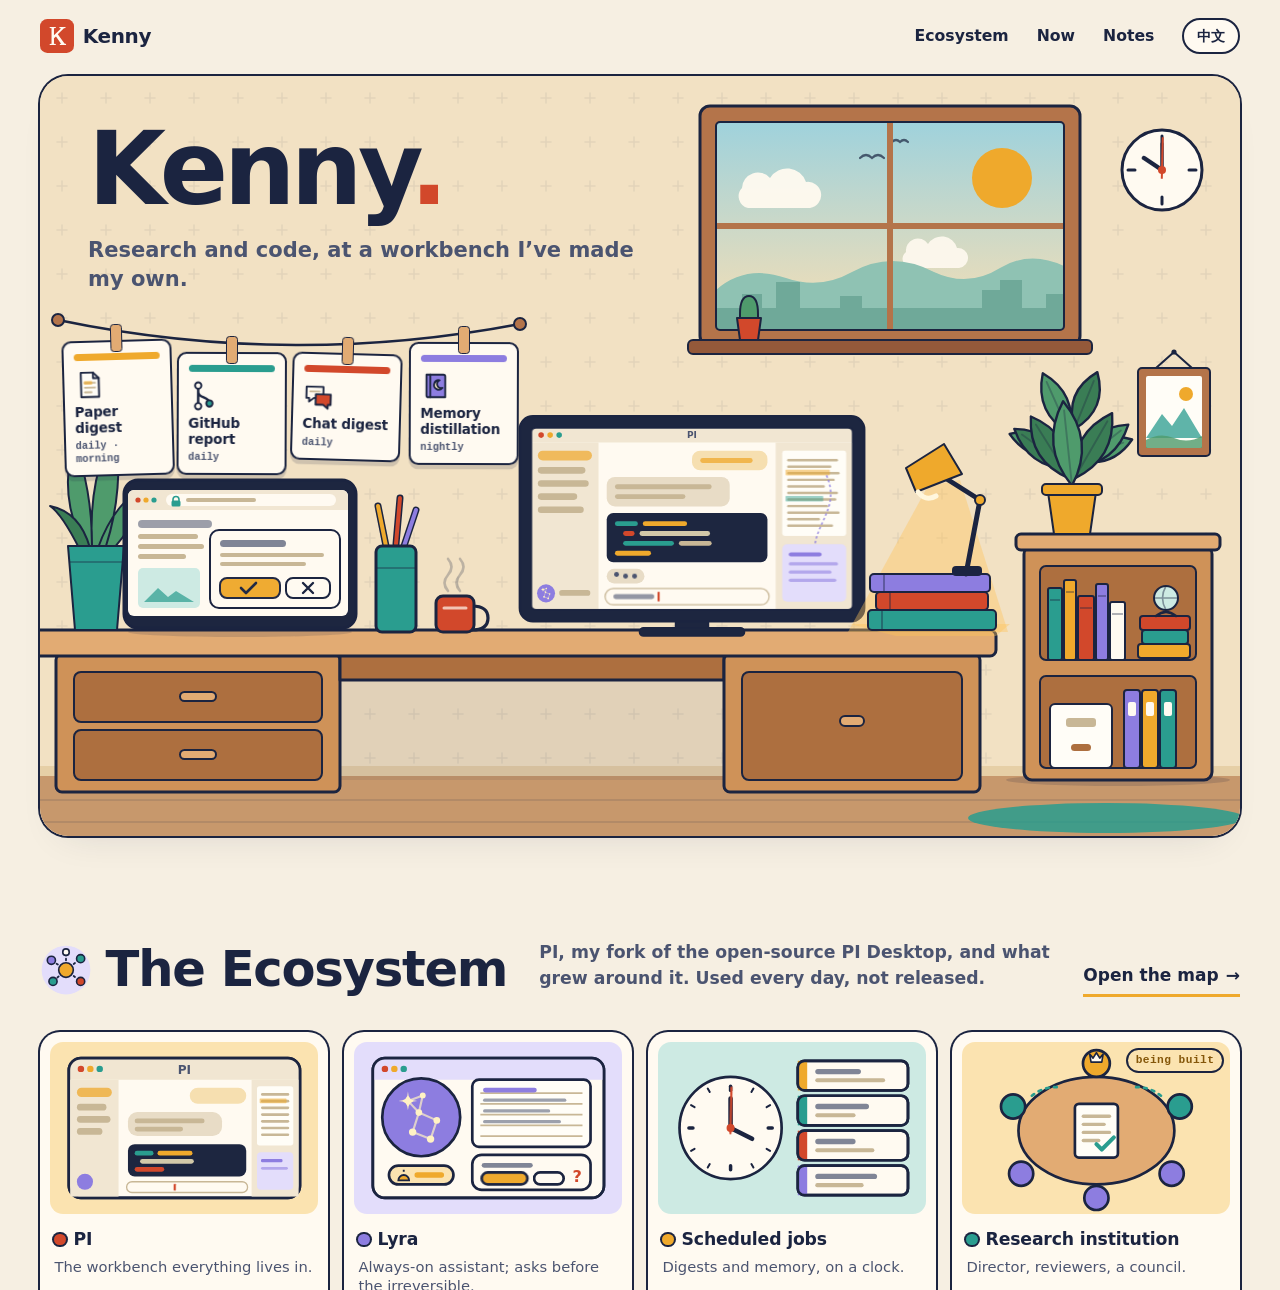
==== commit 17cbb0ba: "Remove PR metrics and promotional contribution displays" ====
--- a/contributions/index.html
+++ b/contributions/index.html
@@ -1,272 +1,14 @@
 <!doctype html>
-<html lang="en" data-lang="en" data-title-en="Open source · Kenny" data-title-zh="开源 · Kenny">
+<html lang="en">
 <head>
   <meta charset="utf-8">
   <meta name="viewport" content="width=device-width, initial-scale=1">
-  <title>Open source · Kenny</title>
-  <meta name="description" content="Every merged upstream pull request: 41 across 37 public repositories (snapshot 2026-11-03). 全部已合并的上游 PR。">
-  <meta name="color-scheme" content="light dark">
-  <meta name="theme-color" content="#f6efe2" media="(prefers-color-scheme: light)">
-  <meta name="theme-color" content="#0d1628" media="(prefers-color-scheme: dark)">
-  <link rel="canonical" href="https://kennymcsimpson.github.io/contributions/">
-  <meta property="og:type" content="website">
-  <meta property="og:title" content="Open source · Kenny">
-  <meta property="og:description" content="Every merged upstream pull request: 41 across 37 public repositories (snapshot 2026-11-03). 全部已合并的上游 PR。">
-  <meta property="og:url" content="https://kennymcsimpson.github.io/contributions/">
-  <link rel="icon" href="/assets/favicon.svg" type="image/svg+xml">
-  <link rel="alternate" type="application/rss+xml" title="Kenny — Notes" href="/feed.xml">
-  <script src="/prefs.js"></script>
-  <link rel="stylesheet" href="/styles.css">
-  <script src="/site.js" defer></script>
+  <meta name="robots" content="noindex">
+  <meta http-equiv="refresh" content="0; url=/">
+  <link rel="canonical" href="https://kennymcsimpson.github.io/">
+  <title>Kenny</title>
 </head>
 <body>
-  <a class="skip" href="#main"><span data-l="en">Skip to content</span><span data-l="zh" lang="zh-CN">跳到正文</span></a>
-  <header class="site-head wrap">
-    <a class="wordmark" href="/"><svg class="seal" viewBox="4 4 56 56" aria-hidden="true" focusable="false"><rect x="4" y="4" width="56" height="56" rx="12"/><path d="M20 17h10v1.8l-3 .6v11.3l11.6-11.2-2.6-.7V17h10v1.8l-2.6.6-10.1 9.7 11 15.3 2.6.7V47H36.7v-1.8l2-.6-8.4-11.9-3.3 3.1v8.8l3 .6V47H20v-1.8l3-.6V19.4l-3-.6z"/></svg>Kenny</a>
-    <nav class="site-nav" aria-label="Site">
-      <a href="/ecosystem/">Ecosystem</a>
-      <a href="/contributions/" aria-current="page"><span data-l="en">Open source</span><span data-l="zh" lang="zh-CN">开源</span></a>
-      <a href="/now/"><span data-l="en">Now</span><span data-l="zh" lang="zh-CN">此刻</span></a>
-      <a href="/notes/"><span data-l="en">Notes</span><span data-l="zh" lang="zh-CN">手记</span></a>
-    </nav>
-    <button class="lang" type="button" data-lang-toggle aria-label="切换到中文"><span data-l="en" lang="zh-CN">中文</span><span data-l="zh" lang="en">EN</span></button>
-  </header>
-
-  <main id="main" class="wrap">
-    <header class="page-head">
-      <div>
-        <p class="kicker"><span data-l="en">Open source</span><span data-l="zh" lang="zh-CN">开源</span> · <span data-l="en">snapshot</span><span data-l="zh" lang="zh-CN">快照</span> 2026-11-03</p>
-        <h1><span data-l="en">Small fixes, sent upstream.</span><span data-l="zh" lang="zh-CN">小修复，交回上游。</span></h1>
-        <p data-l="en">Every PR I’ve had merged into a project I don’t own.</p><p data-l="zh" lang="zh-CN">合并进别人项目里的每一个 PR。</p>
-      </div>
-      <svg viewBox="0 0 64 64" class="art art" aria-hidden="true" focusable="false"><circle cx="32" cy="32" r="30" class="f-amber-soft"/><path d="M20 14v36M20 26c0 10 24 6 24 18" class="nf s-out" stroke-width="3.2" stroke-linecap="round"/><circle cx="20" cy="14" r="6" class="f-teal o2"/><circle cx="20" cy="50" r="6" class="f-teal o2"/><circle cx="44" cy="46" r="6" class="f-verm o2"/><path d="M40 18l4 4l8-8" class="nf s-teal" stroke-width="3" stroke-linecap="round" stroke-linejoin="round"/></svg>
-    </header>
-    <ul class="stats">
-        <li class="stat" style="--tone:var(--amber-soft);--tone-ink:var(--amber-ink)"><b>41</b><span><span data-l="en">pull requests merged</span><span data-l="zh" lang="zh-CN">个 PR 已合并</span></span></li>
-        <li class="stat" style="--tone:var(--teal-soft);--tone-ink:var(--teal-ink)"><b>37</b><span><span data-l="en">repositories</span><span data-l="zh" lang="zh-CN">个仓库</span></span></li>
-        <li class="stat" style="--tone:var(--lav-soft);--tone-ink:var(--lav-ink)"><b>21</b><span><span data-l="en">organisations, plus 10 individual projects</span><span data-l="zh" lang="zh-CN">个组织，另有 10 个个人项目</span></span></li>
-        <li class="stat" style="--tone:var(--verm-soft);--tone-ink:var(--verm-ink)"><b>40</b><span><span data-l="en">of them in October</span><span data-l="zh" lang="zh-CN">个在十月</span></span></li>
-      </ul>
-    <div class="board">
-        <div class="board-head"><h3><span data-l="en">Where they landed</span><span data-l="zh" lang="zh-CN">落在了哪里</span></h3><p data-l="en">31 owners · hover, focus or tap a logo</p><p data-l="zh" lang="zh-CN">31 个所有者 · 悬停、聚焦或点按头像</p></div>
-        <ul class="wall">
-        <li class="logo">
-          <button type="button" aria-expanded="false"><span class="n" aria-hidden="true">4</span><span class="av" aria-hidden="true">H<img src="https://avatars.githubusercontent.com/u/118165258?s=120&v=4" alt="" width="60" height="60" decoding="async" style="position:absolute;inset:0"></span><span class="who">HKUDS</span><span class="sr-only"><span data-l="en">, 4 merged pull requests</span><span data-l="zh" lang="zh-CN">，4 个已合并 PR</span></span></button>
-          <div class="pop"><strong>HKUDS · Data Intelligence Lab@HKU</strong><ul><li><a href="https://github.com/HKUDS/nanobot/pull/6013" rel="noopener"><b>nanobot #6013</b><span>Use JSON equality for enum validation</span></a></li><li><a href="https://github.com/HKUDS/DeepCode/pull/253" rel="noopener"><b>DeepCode #253</b><span>Preserve non-LF characters in structured diffs</span></a></li><li><a href="https://github.com/HKUDS/DeepTutor/pull/1790" rel="noopener"><b>DeepTutor #1790</b><span>Allow editing legacy objective counts</span></a></li><li><a href="https://github.com/HKUDS/RAG-Anything/pull/379" rel="noopener"><b>RAG-Anything #379</b><span>Keep literal Markdown images in text</span></a></li></ul></div>
-        </li>
-        <li class="logo">
-          <button type="button" aria-expanded="false"><span class="n" aria-hidden="true">3</span><span class="av" aria-hidden="true">J<img src="https://avatars.githubusercontent.com/u/99960777?s=120&v=4" alt="" width="60" height="60" decoding="async" style="position:absolute;inset:0"></span><span class="who">jmespath-community</span><span class="sr-only"><span data-l="en">, 3 merged pull requests</span><span data-l="zh" lang="zh-CN">，3 个已合并 PR</span></span></button>
-          <div class="pop"><strong>jmespath-community</strong><ul><li><a href="https://github.com/jmespath-community/typescript-jmespath/pull/110" rel="noopener"><b>typescript-jmespath #110</b><span>Keep empty strided slices empty</span></a></li><li><a href="https://github.com/jmespath-community/typescript-jmespath/pull/104" rel="noopener"><b>typescript-jmespath #104</b><span>Reject repeated numbers in slice components</span></a></li><li><a href="https://github.com/jmespath-community/typescript-jmespath/pull/100" rel="noopener"><b>typescript-jmespath #100</b><span>Run CLI artifact checks without shell quoting</span></a></li></ul></div>
-        </li>
-        <li class="logo">
-          <button type="button" aria-expanded="false"><span class="n" aria-hidden="true">2</span><span class="av" aria-hidden="true">T<img src="https://avatars.githubusercontent.com/u/20345659?s=120&v=4" alt="" width="60" height="60" decoding="async" style="position:absolute;inset:0"></span><span class="who">tox-dev</span><span class="sr-only"><span data-l="en">, 2 merged pull requests</span><span data-l="zh" lang="zh-CN">，2 个已合并 PR</span></span></button>
-          <div class="pop"><strong>tox-dev · tox development team</strong><ul><li><a href="https://github.com/tox-dev/filelock/pull/875" rel="noopener"><b>filelock #875</b><span>Check a closed descriptor by errno</span></a></li><li><a href="https://github.com/tox-dev/platformdirs/pull/640" rel="noopener"><b>platformdirs #640</b><span>Honor overridden iter_*_paths in find</span></a></li></ul></div>
-        </li>
-        <li class="logo">
-          <button type="button" aria-expanded="false"><span class="n" aria-hidden="true">2</span><span class="av" aria-hidden="true">S<img src="https://avatars.githubusercontent.com/u/184196?s=120&v=4" alt="" width="60" height="60" decoding="async" style="position:absolute;inset:0"></span><span class="who">stefankoegl</span><span class="sr-only"><span data-l="en">, 2 merged pull requests</span><span data-l="zh" lang="zh-CN">，2 个已合并 PR</span></span></button>
-          <div class="pop"><strong>stefankoegl · Stefan Kögl</strong><ul><li><a href="https://github.com/stefankoegl/python-json-patch/pull/238" rel="noopener"><b>python-json-patch #238</b><span>Use UTF-8 for JSON command-line file I/O</span></a></li><li><a href="https://github.com/stefankoegl/python-json-pointer/pull/95" rel="noopener"><b>python-json-pointer #95</b><span>Read CLI JSON and pointer files as UTF-8</span></a></li></ul></div>
-        </li>
-        <li class="logo">
-          <button type="button" aria-expanded="false"><span class="n" aria-hidden="true">2</span><span class="av" aria-hidden="true">L<img src="https://avatars.githubusercontent.com/u/292754346?s=120&v=4" alt="" width="60" height="60" decoding="async" style="position:absolute;inset:0"></span><span class="who">latent-spaces</span><span class="sr-only"><span data-l="en">, 2 merged pull requests</span><span data-l="zh" lang="zh-CN">，2 个已合并 PR</span></span></button>
-          <div class="pop"><strong>latent-spaces · Latent Spaces</strong><ul><li><a href="https://github.com/latent-spaces/brag/pull/55" rel="noopener"><b>brag #55</b><span>Require contrast audit coverage before rendering</span></a></li><li><a href="https://github.com/latent-spaces/brag/pull/48" rel="noopener"><b>brag #48</b><span>Quote optional audio map in poster command</span></a></li></ul></div>
-        </li>
-        <li class="logo">
-          <button type="button" aria-expanded="false"><span class="n" aria-hidden="true">2</span><span class="av" aria-hidden="true">G<img src="https://avatars.githubusercontent.com/u/242390443?s=120&v=4" alt="" width="60" height="60" decoding="async" style="position:absolute;inset:0"></span><span class="who">genspark-ai</span><span class="sr-only"><span data-l="en">, 2 merged pull requests</span><span data-l="zh" lang="zh-CN">，2 个已合并 PR</span></span></button>
-          <div class="pop"><strong>genspark-ai</strong><ul><li><a href="https://github.com/genspark-ai/genoffice/pull/1945" rel="noopener"><b>genoffice #1945</b><span>Distinguish literal quotes in XLSX number formats</span></a></li><li><a href="https://github.com/genspark-ai/genoffice/pull/1888" rel="noopener"><b>genoffice #1888</b><span>Handle literal semicolons in XLSX formats</span></a></li></ul></div>
-        </li>
-        <li class="logo">
-          <button type="button" aria-expanded="false"><span class="n" aria-hidden="true">2</span><span class="av" aria-hidden="true">T<img src="https://avatars.githubusercontent.com/u/18461506?s=120&v=4" alt="" width="60" height="60" decoding="async" style="position:absolute;inset:0"></span><span class="who">Tencent</span><span class="sr-only"><span data-l="en">, 2 merged pull requests</span><span data-l="zh" lang="zh-CN">，2 个已合并 PR</span></span></button>
-          <div class="pop"><strong>Tencent</strong><ul><li><a href="https://github.com/Tencent/BrowserSkill/pull/403" rel="noopener"><b>BrowserSkill #403</b><span>Avoid fetching nonexistent overlay CSS</span></a></li><li><a href="https://github.com/Tencent/WeKnora/pull/3930" rel="noopener"><b>WeKnora #3930</b><span>Close legacy chat responses on HTTP errors</span></a></li></ul></div>
-        </li>
-        <li class="logo">
-          <button type="button" aria-expanded="false"><span class="av" aria-hidden="true">N<img src="https://avatars.githubusercontent.com/u/180004567?s=120&v=4" alt="" width="60" height="60" decoding="async" style="position:absolute;inset:0"></span><span class="who">NianJiuZst</span><span class="sr-only"><span data-l="en">, 1 merged pull request</span><span data-l="zh" lang="zh-CN">，1 个已合并 PR</span></span></button>
-          <div class="pop"><strong>NianJiuZst · NianJiu</strong><ul><li><a href="https://github.com/NianJiuZst/CodeGraph-Rust/pull/5" rel="noopener"><b>CodeGraph-Rust #5</b><span>Preserve TypeScript initializer types through satisfies</span></a></li></ul></div>
-        </li>
-        <li class="logo">
-          <button type="button" aria-expanded="false"><span class="av" aria-hidden="true">C<img src="https://avatars.githubusercontent.com/u/2126043?s=120&v=4" alt="" width="60" height="60" decoding="async" style="position:absolute;inset:0"></span><span class="who">cpburnz</span><span class="sr-only"><span data-l="en">, 1 merged pull request</span><span data-l="zh" lang="zh-CN">，1 个已合并 PR</span></span></button>
-          <div class="pop"><strong>cpburnz · Caleb P. Burns</strong><ul><li><a href="https://github.com/cpburnz/python-pathspec/pull/170" rel="noopener"><b>python-pathspec #170</b><span>Handle escaped internal separators in gitignore patterns</span></a></li></ul></div>
-        </li>
-        <li class="logo">
-          <button type="button" aria-expanded="false"><span class="av" aria-hidden="true">P<img src="https://avatars.githubusercontent.com/u/17161025?s=120&v=4" alt="" width="60" height="60" decoding="async" style="position:absolute;inset:0"></span><span class="who">python-cmd2</span><span class="sr-only"><span data-l="en">, 1 merged pull request</span><span data-l="zh" lang="zh-CN">，1 个已合并 PR</span></span></button>
-          <div class="pop"><strong>python-cmd2</strong><ul><li><a href="https://github.com/python-cmd2/cmd2/pull/1793" rel="noopener"><b>cmd2 #1793</b><span>Keep direct window title errors with their caller</span></a></li></ul></div>
-        </li>
-        <li class="logo">
-          <button type="button" aria-expanded="false"><span class="av" aria-hidden="true">P<img src="https://avatars.githubusercontent.com/u/41684996?s=120&v=4" alt="" width="60" height="60" decoding="async" style="position:absolute;inset:0"></span><span class="who">petl-developers</span><span class="sr-only"><span data-l="en">, 1 merged pull request</span><span data-l="zh" lang="zh-CN">，1 个已合并 PR</span></span></button>
-          <div class="pop"><strong>petl-developers · PETL developers</strong><ul><li><a href="https://github.com/petl-developers/petl/pull/769" rel="noopener"><b>petl #769</b><span>Handle detached standard stream buffers during import</span></a></li></ul></div>
-        </li>
-        <li class="logo">
-          <button type="button" aria-expanded="false"><span class="av" aria-hidden="true">A<img src="https://avatars.githubusercontent.com/u/153782766?s=120&v=4" alt="" width="60" height="60" decoding="async" style="position:absolute;inset:0"></span><span class="who">alphaXiv</span><span class="sr-only"><span data-l="en">, 1 merged pull request</span><span data-l="zh" lang="zh-CN">，1 个已合并 PR</span></span></button>
-          <div class="pop"><strong>alphaXiv</strong><ul><li><a href="https://github.com/alphaXiv/OpenResearch/pull/595" rel="noopener"><b>OpenResearch #595</b><span>Decode reserved characters in chat file links</span></a></li></ul></div>
-        </li>
-        <li class="logo">
-          <button type="button" aria-expanded="false"><span class="av" aria-hidden="true">P<img src="https://avatars.githubusercontent.com/u/48722593?s=120&v=4" alt="" width="60" height="60" decoding="async" style="position:absolute;inset:0"></span><span class="who">python-poetry</span><span class="sr-only"><span data-l="en">, 1 merged pull request</span><span data-l="zh" lang="zh-CN">，1 个已合并 PR</span></span></button>
-          <div class="pop"><strong>python-poetry · Poetry</strong><ul><li><a href="https://github.com/python-poetry/tomlkit/pull/681" rel="noopener"><b>tomlkit #681</b><span>Keep the Python 3.9 Linux job on Ubuntu 24.04</span></a></li></ul></div>
-        </li>
-        <li class="logo">
-          <button type="button" aria-expanded="false"><span class="av" aria-hidden="true">K<img src="https://avatars.githubusercontent.com/u/521891?s=120&v=4" alt="" width="60" height="60" decoding="async" style="position:absolute;inset:0"></span><span class="who">kayak</span><span class="sr-only"><span data-l="en">, 1 merged pull request</span><span data-l="zh" lang="zh-CN">，1 个已合并 PR</span></span></button>
-          <div class="pop"><strong>kayak · KAYAK</strong><ul><li><a href="https://github.com/kayak/pypika/pull/3546" rel="noopener"><b>pypika #3546</b><span>Quote IP address values in generated SQL</span></a></li></ul></div>
-        </li>
-        <li class="logo">
-          <button type="button" aria-expanded="false"><span class="av" aria-hidden="true">D<img src="https://avatars.githubusercontent.com/u/1251349?s=120&v=4" alt="" width="60" height="60" decoding="async" style="position:absolute;inset:0"></span><span class="who">dgilland</span><span class="sr-only"><span data-l="en">, 1 merged pull request</span><span data-l="zh" lang="zh-CN">，1 个已合并 PR</span></span></button>
-          <div class="pop"><strong>dgilland · Derrick Gilland</strong><ul><li><a href="https://github.com/dgilland/pydash/pull/370" rel="noopener"><b>pydash #370</b><span>Compare literal dictionary keys in is_equal_with</span></a></li></ul></div>
-        </li>
-        <li class="logo">
-          <button type="button" aria-expanded="false"><span class="av" aria-hidden="true">B<img src="https://avatars.githubusercontent.com/u/6240170?s=120&v=4" alt="" width="60" height="60" decoding="async" style="position:absolute;inset:0"></span><span class="who">bw2</span><span class="sr-only"><span data-l="en">, 1 merged pull request</span><span data-l="zh" lang="zh-CN">，1 个已合并 PR</span></span></button>
-          <div class="pop"><strong>bw2 · Ben Weisburd</strong><ul><li><a href="https://github.com/bw2/ConfigArgParse/pull/363" rel="noopener"><b>ConfigArgParse #363</b><span>Respect -- when detecting command-line overrides</span></a></li></ul></div>
-        </li>
-        <li class="logo">
-          <button type="button" aria-expanded="false"><span class="av" aria-hidden="true">S<img src="https://avatars.githubusercontent.com/u/13306152?s=120&v=4" alt="" width="60" height="60" decoding="async" style="position:absolute;inset:0"></span><span class="who">simple-statistics</span><span class="sr-only"><span data-l="en">, 1 merged pull request</span><span data-l="zh" lang="zh-CN">，1 个已合并 PR</span></span></button>
-          <div class="pop"><strong>simple-statistics · simple statistics</strong><ul><li><a href="https://github.com/simple-statistics/simple-statistics/pull/881" rel="noopener"><b>simple-statistics #881</b><span>Return zero silhouettes for coincident clusters</span></a></li></ul></div>
-        </li>
-        <li class="logo">
-          <button type="button" aria-expanded="false"><span class="av" aria-hidden="true">A<img src="https://avatars.githubusercontent.com/u/18664166?s=120&v=4" alt="" width="60" height="60" decoding="async" style="position:absolute;inset:0"></span><span class="who">axuno</span><span class="sr-only"><span data-l="en">, 1 merged pull request</span><span data-l="zh" lang="zh-CN">，1 个已合并 PR</span></span></button>
-          <div class="pop"><strong>axuno</strong><ul><li><a href="https://github.com/axuno/SmartFormat/pull/536" rel="noopener"><b>SmartFormat #536</b><span>Add Uzbek and Kyrgyz plural rules</span></a></li></ul></div>
-        </li>
-        <li class="logo">
-          <button type="button" aria-expanded="false"><span class="av" aria-hidden="true">P<img src="https://avatars.githubusercontent.com/u/8441312?s=120&v=4" alt="" width="60" height="60" decoding="async" style="position:absolute;inset:0"></span><span class="who">pillarjs</span><span class="sr-only"><span data-l="en">, 1 merged pull request</span><span data-l="zh" lang="zh-CN">，1 个已合并 PR</span></span></button>
-          <div class="pop"><strong>pillarjs</strong><ul><li><a href="https://github.com/pillarjs/iconv-lite/pull/427" rel="noopener"><b>iconv-lite #427</b><span>Preserve caller options in UTF-16 and UTF-32 auto encoders</span></a></li></ul></div>
-        </li>
-        <li class="logo">
-          <button type="button" aria-expanded="false"><span class="av" aria-hidden="true">S<img src="https://avatars.githubusercontent.com/u/11528142?s=120&v=4" alt="" width="60" height="60" decoding="async" style="position:absolute;inset:0"></span><span class="who">scott-griffiths</span><span class="sr-only"><span data-l="en">, 1 merged pull request</span><span data-l="zh" lang="zh-CN">，1 个已合并 PR</span></span></button>
-          <div class="pop"><strong>scott-griffiths · Scott Griffiths</strong><ul><li><a href="https://github.com/scott-griffiths/bitstring/pull/370" rel="noopener"><b>bitstring #370</b><span>Fix extended slice assignment from arrays sharing data</span></a></li></ul></div>
-        </li>
-        <li class="logo">
-          <button type="button" aria-expanded="false"><span class="av" aria-hidden="true">A<img src="https://avatars.githubusercontent.com/u/3710007?s=120&v=4" alt="" width="60" height="60" decoding="async" style="position:absolute;inset:0"></span><span class="who">andrewyng</span><span class="sr-only"><span data-l="en">, 1 merged pull request</span><span data-l="zh" lang="zh-CN">，1 个已合并 PR</span></span></button>
-          <div class="pop"><strong>andrewyng · Andrew Ng</strong><ul><li><a href="https://github.com/andrewyng/openworker/pull/724" rel="noopener"><b>openworker #724</b><span>Omit incomplete trajectory cost totals</span></a></li></ul></div>
-        </li>
-        <li class="logo">
-          <button type="button" aria-expanded="false"><span class="av" aria-hidden="true">J<img src="https://avatars.githubusercontent.com/u/57536?s=120&v=4" alt="" width="60" height="60" decoding="async" style="position:absolute;inset:0"></span><span class="who">jfhbrook</span><span class="sr-only"><span data-l="en">, 1 merged pull request</span><span data-l="zh" lang="zh-CN">，1 个已合并 PR</span></span></button>
-          <div class="pop"><strong>jfhbrook · Josh Holbrook</strong><ul><li><a href="https://github.com/jfhbrook/pyee/pull/223" rel="noopener"><b>pyee #223</b><span>Ignore canceled executor futures in completion callbacks</span></a></li></ul></div>
-        </li>
-        <li class="logo">
-          <button type="button" aria-expanded="false"><span class="av" aria-hidden="true">S<img src="https://avatars.githubusercontent.com/u/602889?s=120&v=4" alt="" width="60" height="60" decoding="async" style="position:absolute;inset:0"></span><span class="who">simplejson</span><span class="sr-only"><span data-l="en">, 1 merged pull request</span><span data-l="zh" lang="zh-CN">，1 个已合并 PR</span></span></button>
-          <div class="pop"><strong>simplejson</strong><ul><li><a href="https://github.com/simplejson/simplejson/pull/397" rel="noopener"><b>simplejson #397</b><span>Read UTF-8 files correctly in simplejson.tool</span></a></li></ul></div>
-        </li>
-        <li class="logo">
-          <button type="button" aria-expanded="false"><span class="av" aria-hidden="true">O<img src="https://avatars.githubusercontent.com/u/290567599?s=120&v=4" alt="" width="60" height="60" decoding="async" style="position:absolute;inset:0"></span><span class="who">opensandbox-group</span><span class="sr-only"><span data-l="en">, 1 merged pull request</span><span data-l="zh" lang="zh-CN">，1 个已合并 PR</span></span></button>
-          <div class="pop"><strong>opensandbox-group</strong><ul><li><a href="https://github.com/opensandbox-group/OpenSandbox/pull/2226" rel="noopener"><b>OpenSandbox #2226</b><span>Preserve the first SSE event after a UTF-8 BOM</span></a></li></ul></div>
-        </li>
-        <li class="logo">
-          <button type="button" aria-expanded="false"><span class="av" aria-hidden="true">M<img src="https://avatars.githubusercontent.com/u/6154722?s=120&v=4" alt="" width="60" height="60" decoding="async" style="position:absolute;inset:0"></span><span class="who">microsoft</span><span class="sr-only"><span data-l="en">, 1 merged pull request</span><span data-l="zh" lang="zh-CN">，1 个已合并 PR</span></span></button>
-          <div class="pop"><strong>microsoft · Microsoft</strong><ul><li><a href="https://github.com/microsoft/SkillOpt/pull/304" rel="noopener"><b>SkillOpt #304</b><span>Preserve config limits across encoding upgrades</span></a></li></ul></div>
-        </li>
-        <li class="logo">
-          <button type="button" aria-expanded="false"><span class="av" aria-hidden="true">A<img src="https://avatars.githubusercontent.com/u/276468590?s=120&v=4" alt="" width="60" height="60" decoding="async" style="position:absolute;inset:0"></span><span class="who">ApodexAI</span><span class="sr-only"><span data-l="en">, 1 merged pull request</span><span data-l="zh" lang="zh-CN">，1 个已合并 PR</span></span></button>
-          <div class="pop"><strong>ApodexAI · Apodex</strong><ul><li><a href="https://github.com/ApodexAI/FrontierAgent/pull/65" rel="noopener"><b>FrontierAgent #65</b><span>Parse quoted and extended response filenames</span></a></li></ul></div>
-        </li>
-        <li class="logo">
-          <button type="button" aria-expanded="false"><span class="av" aria-hidden="true">S<img src="https://avatars.githubusercontent.com/u/77180927?s=120&v=4" alt="" width="60" height="60" decoding="async" style="position:absolute;inset:0"></span><span class="who">sansan0</span><span class="sr-only"><span data-l="en">, 1 merged pull request</span><span data-l="zh" lang="zh-CN">，1 个已合并 PR</span></span></button>
-          <div class="pop"><strong>sansan0 · sansan</strong><ul><li><a href="https://github.com/sansan0/TrendRadar/pull/1229" rel="noopener"><b>TrendRadar #1229</b><span>Preserve offsets in fractional ISO timestamps</span></a></li></ul></div>
-        </li>
-        <li class="logo">
-          <button type="button" aria-expanded="false"><span class="av" aria-hidden="true">S<img src="https://avatars.githubusercontent.com/u/166034225?s=120&v=4" alt="" width="60" height="60" decoding="async" style="position:absolute;inset:0"></span><span class="who">simonlin1212</span><span class="sr-only"><span data-l="en">, 1 merged pull request</span><span data-l="zh" lang="zh-CN">，1 个已合并 PR</span></span></button>
-          <div class="pop"><strong>simonlin1212 · Simon Lin</strong><ul><li><a href="https://github.com/simonlin1212/a-stock-data/pull/58" rel="noopener"><b>a-stock-data #58</b><span>Avoid zero digestion years for non-growing earnings</span></a></li></ul></div>
-        </li>
-        <li class="logo">
-          <button type="button" aria-expanded="false"><span class="av" aria-hidden="true">G<img src="https://avatars.githubusercontent.com/u/169361500?s=120&v=4" alt="" width="60" height="60" decoding="async" style="position:absolute;inset:0"></span><span class="who">gosimfoundation</span><span class="sr-only"><span data-l="en">, 1 merged pull request</span><span data-l="zh" lang="zh-CN">，1 个已合并 PR</span></span></button>
-          <div class="pop"><strong>gosimfoundation · GOSIM Foundation</strong><ul><li><a href="https://github.com/gosimfoundation/hackathon-survey26/pull/332" rel="noopener"><b>hackathon-survey26 #332</b><span>Prevent invalidated requests from refilling the cache</span></a></li></ul></div>
-        </li>
-        <li class="logo">
-          <button type="button" aria-expanded="false"><span class="av" aria-hidden="true">H<img src="https://avatars.githubusercontent.com/u/25720743?s=120&v=4" alt="" width="60" height="60" decoding="async" style="position:absolute;inset:0"></span><span class="who">huggingface</span><span class="sr-only"><span data-l="en">, 1 merged pull request</span><span data-l="zh" lang="zh-CN">，1 个已合并 PR</span></span></button>
-          <div class="pop"><strong>huggingface · Hugging Face</strong><ul><li><a href="https://github.com/huggingface/datasets/pull/8737" rel="noopener"><b>datasets #8737</b><span>Decode remote NIfTI files through the bytes path</span></a></li></ul></div>
-        </li>
-        <li class="logo">
-          <button type="button" aria-expanded="false"><span class="av" aria-hidden="true">B<img src="https://avatars.githubusercontent.com/u/4158466?s=120&v=4" alt="" width="60" height="60" decoding="async" style="position:absolute;inset:0"></span><span class="who">bytedance</span><span class="sr-only"><span data-l="en">, 1 merged pull request</span><span data-l="zh" lang="zh-CN">，1 个已合并 PR</span></span></button>
-          <div class="pop"><strong>bytedance · Bytedance Inc.</strong><ul><li><a href="https://github.com/bytedance/deer-flow/pull/6194" rel="noopener"><b>deer-flow #6194</b><span>Exclude indented bold lines from outlines</span></a></li></ul></div>
-        </li>
-        </ul>
-      </div>
-    <div class="board">
-        <div class="board-head"><h3><span data-l="en">Merged, day by day</span><span data-l="zh" lang="zh-CN">按天合并</span></h3><p data-l="en">Oct 4 – Nov 2, 2026 · each square is one PR</p><p data-l="zh" lang="zh-CN">2026 年 10月4日 – 11月2日 · 一格一个 PR</p></div>
-        <p class="sr-only"><span data-l="en">41 pull requests merged between Oct 4 and Nov 2; the busiest day was Oct 24, with 8.</span><span data-l="zh" lang="zh-CN">10月4日 到 11月2日 合并了 41 个 PR；最多的一天是 10月24日，8 个。</span></p>
-        <ol class="tl" style="--days:30" aria-hidden="true"><li class="wk" data-en="Oct 4" data-zh="10月4日"><i style="--c:var(--amber)" title="bytedance/deer-flow #6194"></i></li><li><i style="--c:var(--amber)" title="HKUDS/RAG-Anything #379"></i><i style="--c:var(--teal)" title="huggingface/datasets #8737"></i></li><li><i style="--c:var(--amber)" title="genspark-ai/genoffice #1888"></i><i style="--c:var(--amber)" title="gosimfoundation/hackathon-survey26 #332"></i><i style="--c:var(--amber)" title="latent-spaces/brag #48"></i></li><li><i style="--c:var(--amber)" title="Tencent/WeKnora #3930"></i><i style="--c:var(--amber)" title="HKUDS/DeepTutor #1790"></i></li><li></li><li><i style="--c:var(--amber)" title="Tencent/BrowserSkill #403"></i></li><li></li><li class="wk" data-en="Oct 11" data-zh="10月11日"><i style="--c:var(--amber)" title="simonlin1212/a-stock-data #58"></i></li><li><i style="--c:var(--amber)" title="HKUDS/DeepCode #253"></i><i style="--c:var(--amber)" title="genspark-ai/genoffice #1945"></i></li><li><i style="--c:var(--amber)" title="sansan0/TrendRadar #1229"></i></li><li><i style="--c:var(--amber)" title="ApodexAI/FrontierAgent #65"></i></li><li></li><li></li><li><i style="--c:var(--amber)" title="microsoft/SkillOpt #304"></i></li><li class="wk" data-en="Oct 18" data-zh="10月18日"><i style="--c:var(--amber)" title="HKUDS/nanobot #6013"></i></li><li></li><li></li><li></li><li></li><li><i style="--c:var(--amber)" title="latent-spaces/brag #55"></i></li><li><i style="--c:var(--amber)" title="opensandbox-group/OpenSandbox #2226"></i><i style="--c:var(--teal)" title="stefankoegl/python-json-patch #238"></i><i style="--c:var(--teal)" title="stefankoegl/python-json-pointer #95"></i><i style="--c:var(--teal)" title="simplejson/simplejson #397"></i><i style="--c:var(--lav)" title="jmespath-community/typescript-jmespath #110"></i><i style="--c:var(--lav)" title="jmespath-community/typescript-jmespath #104"></i><i style="--c:var(--lav)" title="jfhbrook/pyee #223"></i><i style="--c:var(--lav)" title="jmespath-community/typescript-jmespath #100"></i></li><li class="wk" data-en="Oct 25" data-zh="10月25日"><i style="--c:var(--amber)" title="andrewyng/openworker #724"></i><i style="--c:var(--teal)" title="scott-griffiths/bitstring #370"></i><i style="--c:var(--teal)" title="pillarjs/iconv-lite #427"></i><i style="--c:var(--teal)" title="axuno/SmartFormat #536"></i></li><li><i style="--c:var(--teal)" title="simple-statistics/simple-statistics #881"></i></li><li><i style="--c:var(--lav)" title="bw2/ConfigArgParse #363"></i><i style="--c:var(--lav)" title="dgilland/pydash #370"></i><i style="--c:var(--lav)" title="kayak/pypika #3546"></i><i style="--c:var(--lav)" title="python-poetry/tomlkit #681"></i></li><li><i style="--c:var(--amber)" title="alphaXiv/OpenResearch #595"></i><i style="--c:var(--teal)" title="petl-developers/petl #769"></i><i style="--c:var(--lav)" title="tox-dev/filelock #875"></i><i style="--c:var(--lav)" title="tox-dev/platformdirs #640"></i></li><li><i style="--c:var(--lav)" title="python-cmd2/cmd2 #1793"></i><i style="--c:var(--lav)" title="cpburnz/python-pathspec #170"></i></li><li></li><li></li><li class="wk" data-en="Nov 1" data-zh="11月1日"></li><li><i style="--c:var(--amber)" title="NianJiuZst/CodeGraph-Rust #5"></i></li></ol>
-        <div class="tl-foot"><ul class="keys"><li style="--c:var(--amber)"><span data-l="en">AI apps &amp; tools</span><span data-l="zh" lang="zh-CN">AI 应用与工具</span> · 20</li><li style="--c:var(--teal)"><span data-l="en">Data &amp; encodings</span><span data-l="zh" lang="zh-CN">数据与编码</span> · 9</li><li style="--c:var(--lav)"><span data-l="en">Libraries &amp; tooling</span><span data-l="zh" lang="zh-CN">库与开发工具</span> · 12</li></ul><span><span data-l="en">Busiest: Oct 24, 8 merged</span><span data-l="zh" lang="zh-CN">最多的一天：10月24日，8 个</span></span></div>
-      </div>
-    <section class="sec" aria-labelledby="all-h" style="padding-top:clamp(2.5rem,6vw,4rem)">
-
-      <div class="sec-head">
-        <div class="t"><svg viewBox="0 0 64 64" class="art sticker" aria-hidden="true" focusable="false"><circle cx="32" cy="32" r="30" class="f-verm" opacity=".18"/><path d="M22 14v36M22 26c0 10 20 4 20 16" class="nf s-out" stroke-width="3" stroke-linecap="round"/><circle cx="22" cy="14" r="5" class="f-card o2"/><circle cx="22" cy="50" r="5" class="f-card o2"/><circle cx="42" cy="44" r="5" class="f-verm o2"/></svg><h2 id="all-h"><span data-l="en">All of them</span><span data-l="zh" lang="zh-CN">全部</span></h2></div>
-        <p data-l="en">Titles are the PRs’ own, prefixes trimmed; non-fixes carry a label.</p><p data-l="zh" lang="zh-CN">标题是 PR 自己的（去掉了 fix: 之类的前缀）；不是修 bug 的会带标签。</p>
-
-      </div>
-      <div class="groups">
-      <section class="board" id="g-apps" aria-labelledby="g-apps-h">
-        <div class="board-head"><h3 id="g-apps-h" style="display:flex;align-items:center;gap:.55rem"><span style="width:14px;height:14px;border-radius:4px;background:var(--amber);display:inline-block"></span><span data-l="en">AI apps &amp; tools</span><span data-l="zh" lang="zh-CN">AI 应用与工具</span></h3><p>20</p></div>
-        <ul class="prs">
-          <li><a class="pr" href="https://github.com/NianJiuZst/CodeGraph-Rust/pull/5" rel="noopener"><img src="https://avatars.githubusercontent.com/u/180004567?s=80&v=4" alt="" width="40" height="40" loading="lazy" decoding="async"><span class="r">NianJiuZst/<b>CodeGraph-Rust</b> #5 · <time datetime="2026-11-02"><span data-l="en">Nov 2</span><span data-l="zh" lang="zh-CN">11月2日</span></time></span><span class="ti" lang="en">Preserve TypeScript initializer types through satisfies</span></a></li>
-          <li><a class="pr" href="https://github.com/alphaXiv/OpenResearch/pull/595" rel="noopener"><img src="https://avatars.githubusercontent.com/u/153782766?s=80&v=4" alt="" width="40" height="40" loading="lazy" decoding="async"><span class="r">alphaXiv/<b>OpenResearch</b> #595 · <time datetime="2026-10-28"><span data-l="en">Oct 28</span><span data-l="zh" lang="zh-CN">10月28日</span></time></span><span class="ti" lang="en">Decode reserved characters in chat file links</span></a></li>
-          <li><a class="pr" href="https://github.com/andrewyng/openworker/pull/724" rel="noopener"><img src="https://avatars.githubusercontent.com/u/3710007?s=80&v=4" alt="" width="40" height="40" loading="lazy" decoding="async"><span class="r">andrewyng/<b>openworker</b> #724 · <time datetime="2026-10-25"><span data-l="en">Oct 25</span><span data-l="zh" lang="zh-CN">10月25日</span></time></span><span class="ti" lang="en">Omit incomplete trajectory cost totals</span></a></li>
-          <li><a class="pr" href="https://github.com/opensandbox-group/OpenSandbox/pull/2226" rel="noopener"><img src="https://avatars.githubusercontent.com/u/290567599?s=80&v=4" alt="" width="40" height="40" loading="lazy" decoding="async"><span class="r">opensandbox-group/<b>OpenSandbox</b> #2226 · <time datetime="2026-10-24"><span data-l="en">Oct 24</span><span data-l="zh" lang="zh-CN">10月24日</span></time></span><span class="ti" lang="en">Preserve the first SSE event after a UTF-8 BOM</span></a></li>
-          <li><a class="pr" href="https://github.com/latent-spaces/brag/pull/55" rel="noopener"><img src="https://avatars.githubusercontent.com/u/292754346?s=80&v=4" alt="" width="40" height="40" loading="lazy" decoding="async"><span class="r">latent-spaces/<b>brag</b> #55 · <time datetime="2026-10-23"><span data-l="en">Oct 23</span><span data-l="zh" lang="zh-CN">10月23日</span></time></span><span class="ti" lang="en">Require contrast audit coverage before rendering <span class="chip k"><span data-l="en">docs</span><span data-l="zh" lang="zh-CN">文档</span></span></span></a></li>
-          <li><a class="pr" href="https://github.com/HKUDS/nanobot/pull/6013" rel="noopener"><img src="https://avatars.githubusercontent.com/u/118165258?s=80&v=4" alt="" width="40" height="40" loading="lazy" decoding="async"><span class="r">HKUDS/<b>nanobot</b> #6013 · <time datetime="2026-10-18"><span data-l="en">Oct 18</span><span data-l="zh" lang="zh-CN">10月18日</span></time></span><span class="ti" lang="en">Use JSON equality for enum validation</span></a></li>
-          <li><a class="pr" href="https://github.com/microsoft/SkillOpt/pull/304" rel="noopener"><img src="https://avatars.githubusercontent.com/u/6154722?s=80&v=4" alt="" width="40" height="40" loading="lazy" decoding="async"><span class="r">microsoft/<b>SkillOpt</b> #304 · <time datetime="2026-10-17"><span data-l="en">Oct 17</span><span data-l="zh" lang="zh-CN">10月17日</span></time></span><span class="ti" lang="en">Preserve config limits across encoding upgrades</span></a></li>
-          <li><a class="pr" href="https://github.com/ApodexAI/FrontierAgent/pull/65" rel="noopener"><img src="https://avatars.githubusercontent.com/u/276468590?s=80&v=4" alt="" width="40" height="40" loading="lazy" decoding="async"><span class="r">ApodexAI/<b>FrontierAgent</b> #65 · <time datetime="2026-10-14"><span data-l="en">Oct 14</span><span data-l="zh" lang="zh-CN">10月14日</span></time></span><span class="ti" lang="en">Parse quoted and extended response filenames</span></a></li>
-          <li><a class="pr" href="https://github.com/sansan0/TrendRadar/pull/1229" rel="noopener"><img src="https://avatars.githubusercontent.com/u/77180927?s=80&v=4" alt="" width="40" height="40" loading="lazy" decoding="async"><span class="r">sansan0/<b>TrendRadar</b> #1229 · <time datetime="2026-10-13"><span data-l="en">Oct 13</span><span data-l="zh" lang="zh-CN">10月13日</span></time></span><span class="ti" lang="en">Preserve offsets in fractional ISO timestamps</span></a></li>
-          <li><a class="pr" href="https://github.com/HKUDS/DeepCode/pull/253" rel="noopener"><img src="https://avatars.githubusercontent.com/u/118165258?s=80&v=4" alt="" width="40" height="40" loading="lazy" decoding="async"><span class="r">HKUDS/<b>DeepCode</b> #253 · <time datetime="2026-10-12"><span data-l="en">Oct 12</span><span data-l="zh" lang="zh-CN">10月12日</span></time></span><span class="ti" lang="en">Preserve non-LF characters in structured diffs</span></a></li>
-          <li><a class="pr" href="https://github.com/genspark-ai/genoffice/pull/1945" rel="noopener"><img src="https://avatars.githubusercontent.com/u/242390443?s=80&v=4" alt="" width="40" height="40" loading="lazy" decoding="async"><span class="r">genspark-ai/<b>genoffice</b> #1945 · <time datetime="2026-10-12"><span data-l="en">Oct 12</span><span data-l="zh" lang="zh-CN">10月12日</span></time></span><span class="ti" lang="en">Distinguish literal quotes in XLSX number formats</span></a></li>
-          <li><a class="pr" href="https://github.com/simonlin1212/a-stock-data/pull/58" rel="noopener"><img src="https://avatars.githubusercontent.com/u/166034225?s=80&v=4" alt="" width="40" height="40" loading="lazy" decoding="async"><span class="r">simonlin1212/<b>a-stock-data</b> #58 · <time datetime="2026-10-11"><span data-l="en">Oct 11</span><span data-l="zh" lang="zh-CN">10月11日</span></time></span><span class="ti" lang="en">Avoid zero digestion years for non-growing earnings</span></a></li>
-          <li><a class="pr" href="https://github.com/Tencent/BrowserSkill/pull/403" rel="noopener"><img src="https://avatars.githubusercontent.com/u/18461506?s=80&v=4" alt="" width="40" height="40" loading="lazy" decoding="async"><span class="r">Tencent/<b>BrowserSkill</b> #403 · <time datetime="2026-10-09"><span data-l="en">Oct 9</span><span data-l="zh" lang="zh-CN">10月9日</span></time></span><span class="ti" lang="en">Avoid fetching nonexistent overlay CSS</span></a></li>
-          <li><a class="pr" href="https://github.com/Tencent/WeKnora/pull/3930" rel="noopener"><img src="https://avatars.githubusercontent.com/u/18461506?s=80&v=4" alt="" width="40" height="40" loading="lazy" decoding="async"><span class="r">Tencent/<b>WeKnora</b> #3930 · <time datetime="2026-10-07"><span data-l="en">Oct 7</span><span data-l="zh" lang="zh-CN">10月7日</span></time></span><span class="ti" lang="en">Close legacy chat responses on HTTP errors</span></a></li>
-          <li><a class="pr" href="https://github.com/HKUDS/DeepTutor/pull/1790" rel="noopener"><img src="https://avatars.githubusercontent.com/u/118165258?s=80&v=4" alt="" width="40" height="40" loading="lazy" decoding="async"><span class="r">HKUDS/<b>DeepTutor</b> #1790 · <time datetime="2026-10-07"><span data-l="en">Oct 7</span><span data-l="zh" lang="zh-CN">10月7日</span></time></span><span class="ti" lang="en">Allow editing legacy objective counts</span></a></li>
-          <li><a class="pr" href="https://github.com/genspark-ai/genoffice/pull/1888" rel="noopener"><img src="https://avatars.githubusercontent.com/u/242390443?s=80&v=4" alt="" width="40" height="40" loading="lazy" decoding="async"><span class="r">genspark-ai/<b>genoffice</b> #1888 · <time datetime="2026-10-06"><span data-l="en">Oct 6</span><span data-l="zh" lang="zh-CN">10月6日</span></time></span><span class="ti" lang="en">Handle literal semicolons in XLSX formats</span></a></li>
-          <li><a class="pr" href="https://github.com/gosimfoundation/hackathon-survey26/pull/332" rel="noopener"><img src="https://avatars.githubusercontent.com/u/169361500?s=80&v=4" alt="" width="40" height="40" loading="lazy" decoding="async"><span class="r">gosimfoundation/<b>hackathon-survey26</b> #332 · <time datetime="2026-10-06"><span data-l="en">Oct 6</span><span data-l="zh" lang="zh-CN">10月6日</span></time></span><span class="ti" lang="en">Prevent invalidated requests from refilling the cache</span></a></li>
-          <li><a class="pr" href="https://github.com/latent-spaces/brag/pull/48" rel="noopener"><img src="https://avatars.githubusercontent.com/u/292754346?s=80&v=4" alt="" width="40" height="40" loading="lazy" decoding="async"><span class="r">latent-spaces/<b>brag</b> #48 · <time datetime="2026-10-06"><span data-l="en">Oct 6</span><span data-l="zh" lang="zh-CN">10月6日</span></time></span><span class="ti" lang="en">Quote optional audio map in poster command <span class="chip k"><span data-l="en">docs</span><span data-l="zh" lang="zh-CN">文档</span></span></span></a></li>
-          <li><a class="pr" href="https://github.com/HKUDS/RAG-Anything/pull/379" rel="noopener"><img src="https://avatars.githubusercontent.com/u/118165258?s=80&v=4" alt="" width="40" height="40" loading="lazy" decoding="async"><span class="r">HKUDS/<b>RAG-Anything</b> #379 · <time datetime="2026-10-05"><span data-l="en">Oct 5</span><span data-l="zh" lang="zh-CN">10月5日</span></time></span><span class="ti" lang="en">Keep literal Markdown images in text</span></a></li>
-          <li><a class="pr" href="https://github.com/bytedance/deer-flow/pull/6194" rel="noopener"><img src="https://avatars.githubusercontent.com/u/4158466?s=80&v=4" alt="" width="40" height="40" loading="lazy" decoding="async"><span class="r">bytedance/<b>deer-flow</b> #6194 · <time datetime="2026-10-04"><span data-l="en">Oct 4</span><span data-l="zh" lang="zh-CN">10月4日</span></time></span><span class="ti" lang="en">Exclude indented bold lines from outlines</span></a></li>
-        </ul>
-      </section>
-      <section class="board" id="g-data" aria-labelledby="g-data-h">
-        <div class="board-head"><h3 id="g-data-h" style="display:flex;align-items:center;gap:.55rem"><span style="width:14px;height:14px;border-radius:4px;background:var(--teal);display:inline-block"></span><span data-l="en">Data &amp; encodings</span><span data-l="zh" lang="zh-CN">数据与编码</span></h3><p>9</p></div>
-        <ul class="prs">
-          <li><a class="pr" href="https://github.com/petl-developers/petl/pull/769" rel="noopener"><img src="https://avatars.githubusercontent.com/u/41684996?s=80&v=4" alt="" width="40" height="40" loading="lazy" decoding="async"><span class="r">petl-developers/<b>petl</b> #769 · <time datetime="2026-10-28"><span data-l="en">Oct 28</span><span data-l="zh" lang="zh-CN">10月28日</span></time></span><span class="ti" lang="en">Handle detached standard stream buffers during import</span></a></li>
-          <li><a class="pr" href="https://github.com/simple-statistics/simple-statistics/pull/881" rel="noopener"><img src="https://avatars.githubusercontent.com/u/13306152?s=80&v=4" alt="" width="40" height="40" loading="lazy" decoding="async"><span class="r">simple-statistics/<b>simple-statistics</b> #881 · <time datetime="2026-10-26"><span data-l="en">Oct 26</span><span data-l="zh" lang="zh-CN">10月26日</span></time></span><span class="ti" lang="en">Return zero silhouettes for coincident clusters</span></a></li>
-          <li><a class="pr" href="https://github.com/scott-griffiths/bitstring/pull/370" rel="noopener"><img src="https://avatars.githubusercontent.com/u/11528142?s=80&v=4" alt="" width="40" height="40" loading="lazy" decoding="async"><span class="r">scott-griffiths/<b>bitstring</b> #370 · <time datetime="2026-10-25"><span data-l="en">Oct 25</span><span data-l="zh" lang="zh-CN">10月25日</span></time></span><span class="ti" lang="en">Fix extended slice assignment from arrays sharing data</span></a></li>
-          <li><a class="pr" href="https://github.com/pillarjs/iconv-lite/pull/427" rel="noopener"><img src="https://avatars.githubusercontent.com/u/8441312?s=80&v=4" alt="" width="40" height="40" loading="lazy" decoding="async"><span class="r">pillarjs/<b>iconv-lite</b> #427 · <time datetime="2026-10-25"><span data-l="en">Oct 25</span><span data-l="zh" lang="zh-CN">10月25日</span></time></span><span class="ti" lang="en">Preserve caller options in UTF-16 and UTF-32 auto encoders</span></a></li>
-          <li><a class="pr" href="https://github.com/axuno/SmartFormat/pull/536" rel="noopener"><img src="https://avatars.githubusercontent.com/u/18664166?s=80&v=4" alt="" width="40" height="40" loading="lazy" decoding="async"><span class="r">axuno/<b>SmartFormat</b> #536 · <time datetime="2026-10-25"><span data-l="en">Oct 25</span><span data-l="zh" lang="zh-CN">10月25日</span></time></span><span class="ti" lang="en">Add Uzbek and Kyrgyz plural rules <span class="chip k"><span data-l="en">feature</span><span data-l="zh" lang="zh-CN">新功能</span></span></span></a></li>
-          <li><a class="pr" href="https://github.com/stefankoegl/python-json-patch/pull/238" rel="noopener"><img src="https://avatars.githubusercontent.com/u/184196?s=80&v=4" alt="" width="40" height="40" loading="lazy" decoding="async"><span class="r">stefankoegl/<b>python-json-patch</b> #238 · <time datetime="2026-10-24"><span data-l="en">Oct 24</span><span data-l="zh" lang="zh-CN">10月24日</span></time></span><span class="ti" lang="en">Use UTF-8 for JSON command-line file I/O</span></a></li>
-          <li><a class="pr" href="https://github.com/stefankoegl/python-json-pointer/pull/95" rel="noopener"><img src="https://avatars.githubusercontent.com/u/184196?s=80&v=4" alt="" width="40" height="40" loading="lazy" decoding="async"><span class="r">stefankoegl/<b>python-json-pointer</b> #95 · <time datetime="2026-10-24"><span data-l="en">Oct 24</span><span data-l="zh" lang="zh-CN">10月24日</span></time></span><span class="ti" lang="en">Read CLI JSON and pointer files as UTF-8</span></a></li>
-          <li><a class="pr" href="https://github.com/simplejson/simplejson/pull/397" rel="noopener"><img src="https://avatars.githubusercontent.com/u/602889?s=80&v=4" alt="" width="40" height="40" loading="lazy" decoding="async"><span class="r">simplejson/<b>simplejson</b> #397 · <time datetime="2026-10-24"><span data-l="en">Oct 24</span><span data-l="zh" lang="zh-CN">10月24日</span></time></span><span class="ti" lang="en">Read UTF-8 files correctly in simplejson.tool</span></a></li>
-          <li><a class="pr" href="https://github.com/huggingface/datasets/pull/8737" rel="noopener"><img src="https://avatars.githubusercontent.com/u/25720743?s=80&v=4" alt="" width="40" height="40" loading="lazy" decoding="async"><span class="r">huggingface/<b>datasets</b> #8737 · <time datetime="2026-10-05"><span data-l="en">Oct 5</span><span data-l="zh" lang="zh-CN">10月5日</span></time></span><span class="ti" lang="en">Decode remote NIfTI files through the bytes path</span></a></li>
-        </ul>
-      </section>
-      <section class="board" id="g-libs" aria-labelledby="g-libs-h">
-        <div class="board-head"><h3 id="g-libs-h" style="display:flex;align-items:center;gap:.55rem"><span style="width:14px;height:14px;border-radius:4px;background:var(--lav);display:inline-block"></span><span data-l="en">Libraries &amp; tooling</span><span data-l="zh" lang="zh-CN">库与开发工具</span></h3><p>12</p></div>
-        <ul class="prs">
-          <li><a class="pr" href="https://github.com/python-cmd2/cmd2/pull/1793" rel="noopener"><img src="https://avatars.githubusercontent.com/u/17161025?s=80&v=4" alt="" width="40" height="40" loading="lazy" decoding="async"><span class="r">python-cmd2/<b>cmd2</b> #1793 · <time datetime="2026-10-29"><span data-l="en">Oct 29</span><span data-l="zh" lang="zh-CN">10月29日</span></time></span><span class="ti" lang="en">Keep direct window title errors with their caller</span></a></li>
-          <li><a class="pr" href="https://github.com/cpburnz/python-pathspec/pull/170" rel="noopener"><img src="https://avatars.githubusercontent.com/u/2126043?s=80&v=4" alt="" width="40" height="40" loading="lazy" decoding="async"><span class="r">cpburnz/<b>python-pathspec</b> #170 · <time datetime="2026-10-29"><span data-l="en">Oct 29</span><span data-l="zh" lang="zh-CN">10月29日</span></time></span><span class="ti" lang="en">Handle escaped internal separators in gitignore patterns</span></a></li>
-          <li><a class="pr" href="https://github.com/tox-dev/filelock/pull/875" rel="noopener"><img src="https://avatars.githubusercontent.com/u/20345659?s=80&v=4" alt="" width="40" height="40" loading="lazy" decoding="async"><span class="r">tox-dev/<b>filelock</b> #875 · <time datetime="2026-10-28"><span data-l="en">Oct 28</span><span data-l="zh" lang="zh-CN">10月28日</span></time></span><span class="ti" lang="en">Check a closed descriptor by errno <span class="chip k"><span data-l="en">test</span><span data-l="zh" lang="zh-CN">测试</span></span></span></a></li>
-          <li><a class="pr" href="https://github.com/tox-dev/platformdirs/pull/640" rel="noopener"><img src="https://avatars.githubusercontent.com/u/20345659?s=80&v=4" alt="" width="40" height="40" loading="lazy" decoding="async"><span class="r">tox-dev/<b>platformdirs</b> #640 · <time datetime="2026-10-28"><span data-l="en">Oct 28</span><span data-l="zh" lang="zh-CN">10月28日</span></time></span><span class="ti" lang="en">Honor overridden iter_*_paths in find</span></a></li>
-          <li><a class="pr" href="https://github.com/bw2/ConfigArgParse/pull/363" rel="noopener"><img src="https://avatars.githubusercontent.com/u/6240170?s=80&v=4" alt="" width="40" height="40" loading="lazy" decoding="async"><span class="r">bw2/<b>ConfigArgParse</b> #363 · <time datetime="2026-10-27"><span data-l="en">Oct 27</span><span data-l="zh" lang="zh-CN">10月27日</span></time></span><span class="ti" lang="en">Respect -- when detecting command-line overrides</span></a></li>
-          <li><a class="pr" href="https://github.com/dgilland/pydash/pull/370" rel="noopener"><img src="https://avatars.githubusercontent.com/u/1251349?s=80&v=4" alt="" width="40" height="40" loading="lazy" decoding="async"><span class="r">dgilland/<b>pydash</b> #370 · <time datetime="2026-10-27"><span data-l="en">Oct 27</span><span data-l="zh" lang="zh-CN">10月27日</span></time></span><span class="ti" lang="en">Compare literal dictionary keys in is_equal_with</span></a></li>
-          <li><a class="pr" href="https://github.com/kayak/pypika/pull/3546" rel="noopener"><img src="https://avatars.githubusercontent.com/u/521891?s=80&v=4" alt="" width="40" height="40" loading="lazy" decoding="async"><span class="r">kayak/<b>pypika</b> #3546 · <time datetime="2026-10-27"><span data-l="en">Oct 27</span><span data-l="zh" lang="zh-CN">10月27日</span></time></span><span class="ti" lang="en">Quote IP address values in generated SQL</span></a></li>
-          <li><a class="pr" href="https://github.com/python-poetry/tomlkit/pull/681" rel="noopener"><img src="https://avatars.githubusercontent.com/u/48722593?s=80&v=4" alt="" width="40" height="40" loading="lazy" decoding="async"><span class="r">python-poetry/<b>tomlkit</b> #681 · <time datetime="2026-10-27"><span data-l="en">Oct 27</span><span data-l="zh" lang="zh-CN">10月27日</span></time></span><span class="ti" lang="en">Keep the Python 3.9 Linux job on Ubuntu 24.04 <span class="chip k"><span data-l="en">CI</span><span data-l="zh" lang="zh-CN">CI</span></span></span></a></li>
-          <li><a class="pr" href="https://github.com/jmespath-community/typescript-jmespath/pull/110" rel="noopener"><img src="https://avatars.githubusercontent.com/u/99960777?s=80&v=4" alt="" width="40" height="40" loading="lazy" decoding="async"><span class="r">jmespath-community/<b>typescript-jmespath</b> #110 · <time datetime="2026-10-24"><span data-l="en">Oct 24</span><span data-l="zh" lang="zh-CN">10月24日</span></time></span><span class="ti" lang="en">Keep empty strided slices empty</span></a></li>
-          <li><a class="pr" href="https://github.com/jmespath-community/typescript-jmespath/pull/104" rel="noopener"><img src="https://avatars.githubusercontent.com/u/99960777?s=80&v=4" alt="" width="40" height="40" loading="lazy" decoding="async"><span class="r">jmespath-community/<b>typescript-jmespath</b> #104 · <time datetime="2026-10-24"><span data-l="en">Oct 24</span><span data-l="zh" lang="zh-CN">10月24日</span></time></span><span class="ti" lang="en">Reject repeated numbers in slice components</span></a></li>
-          <li><a class="pr" href="https://github.com/jfhbrook/pyee/pull/223" rel="noopener"><img src="https://avatars.githubusercontent.com/u/57536?s=80&v=4" alt="" width="40" height="40" loading="lazy" decoding="async"><span class="r">jfhbrook/<b>pyee</b> #223 · <time datetime="2026-10-24"><span data-l="en">Oct 24</span><span data-l="zh" lang="zh-CN">10月24日</span></time></span><span class="ti" lang="en">Ignore canceled executor futures in completion callbacks</span></a></li>
-          <li><a class="pr" href="https://github.com/jmespath-community/typescript-jmespath/pull/100" rel="noopener"><img src="https://avatars.githubusercontent.com/u/99960777?s=80&v=4" alt="" width="40" height="40" loading="lazy" decoding="async"><span class="r">jmespath-community/<b>typescript-jmespath</b> #100 · <time datetime="2026-10-24"><span data-l="en">Oct 24</span><span data-l="zh" lang="zh-CN">10月24日</span></time></span><span class="ti" lang="en">Run CLI artifact checks without shell quoting <span class="chip k"><span data-l="en">test</span><span data-l="zh" lang="zh-CN">测试</span></span></span></a></li>
-        </ul>
-      </section>
-      </div>
-      <p class="foot-note" data-l="en">A merged PR puts a “Contributor” label next to my name in that repository: the project accepted a change, nothing more. Newer ones show up in <a href="https://github.com/search?q=author%3AKennyMcSimpson+is%3Apr+is%3Amerged&amp;type=pullrequests" rel="noopener">this GitHub search</a>.</p><p class="foot-note" data-l="zh" lang="zh-CN">PR 合并后，我在那个仓库的名字旁会有 “Contributor” 标签：意思是项目接受了一个改动，仅此而已。更新的 PR 见<a href="https://github.com/search?q=author%3AKennyMcSimpson+is%3Apr+is%3Amerged&amp;type=pullrequests" rel="noopener">这个 GitHub 搜索</a>。</p>
-    </section>
-  </main>
-
-  <footer class="site-foot">
-    <div class="inner wrap">
-      <nav aria-label="Elsewhere">
-        <a href="mailto:kenny@kojoo.co">kenny@kojoo.co</a>
-        <a href="https://github.com/KennyMcSimpson" rel="me noopener">GitHub</a>
-        <a href="/uses/"><span data-l="en">Uses</span><span data-l="zh" lang="zh-CN">工具</span></a>
-        <a href="/feed.xml">RSS</a>
-      </nav>
-      <div class="theme" role="group" aria-label="Theme">
-        <span><span data-l="en">Theme</span><span data-l="zh" lang="zh-CN">主题</span></span>
-        <button type="button" data-theme-set="auto" aria-pressed="true"><span data-l="en">auto</span><span data-l="zh" lang="zh-CN">自动</span></button>
-        <button type="button" data-theme-set="light" aria-pressed="false"><span data-l="en">light</span><span data-l="zh" lang="zh-CN">浅色</span></button>
-        <button type="button" data-theme-set="dark" aria-pressed="false"><span data-l="en">dark</span><span data-l="zh" lang="zh-CN">深色</span></button>
-      </div>
-      <p class="meta-line"><span data-l="en">Updated 2026-11-03 · drawn by hand in SVG · no trackers · <a href="https://github.com/KennyMcSimpson/kennymcsimpson.github.io" rel="noopener">source</a></span><span data-l="zh" lang="zh-CN">更新于 2026-11-03 · SVG 手绘 · 无统计 · <a href="https://github.com/KennyMcSimpson/kennymcsimpson.github.io" rel="noopener">源码</a></span></p>
-    </div>
-  </footer>
+  <p><a href="/">Continue / 继续</a></p>
 </body>
 </html>
